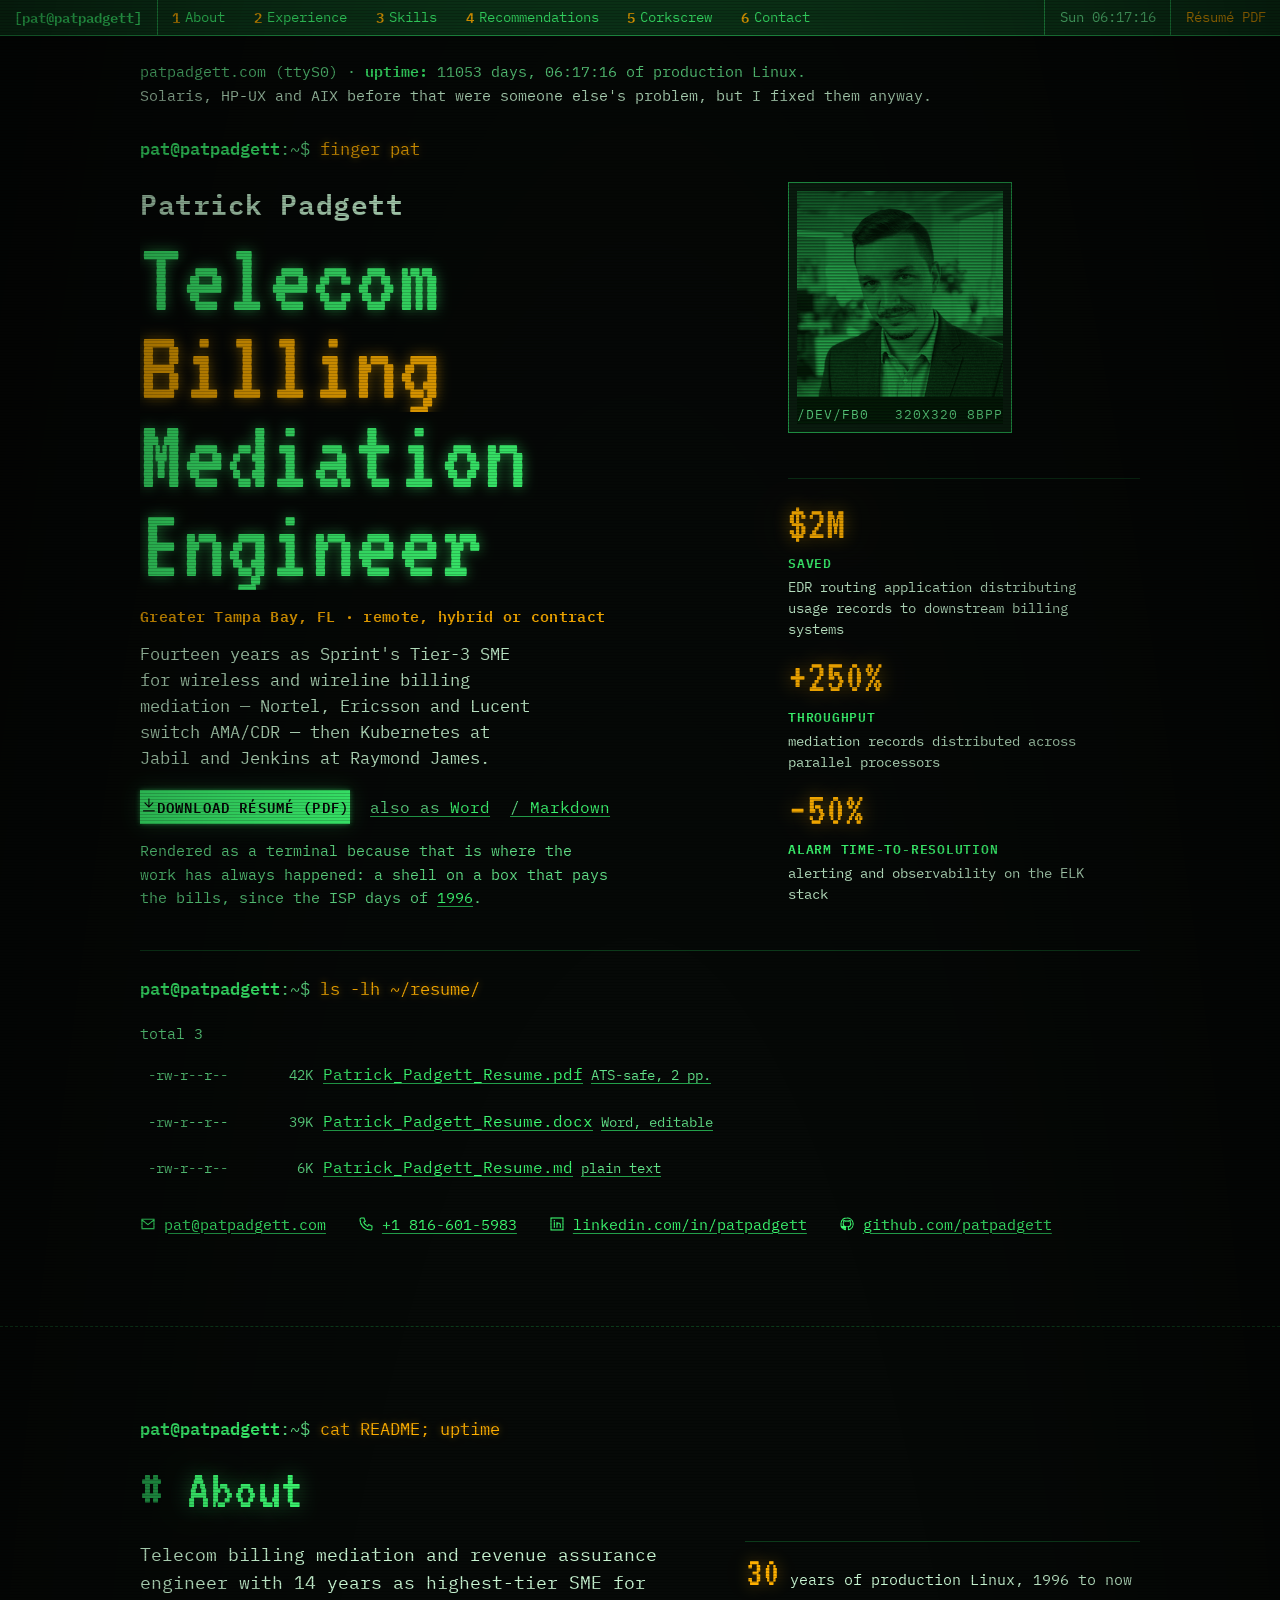
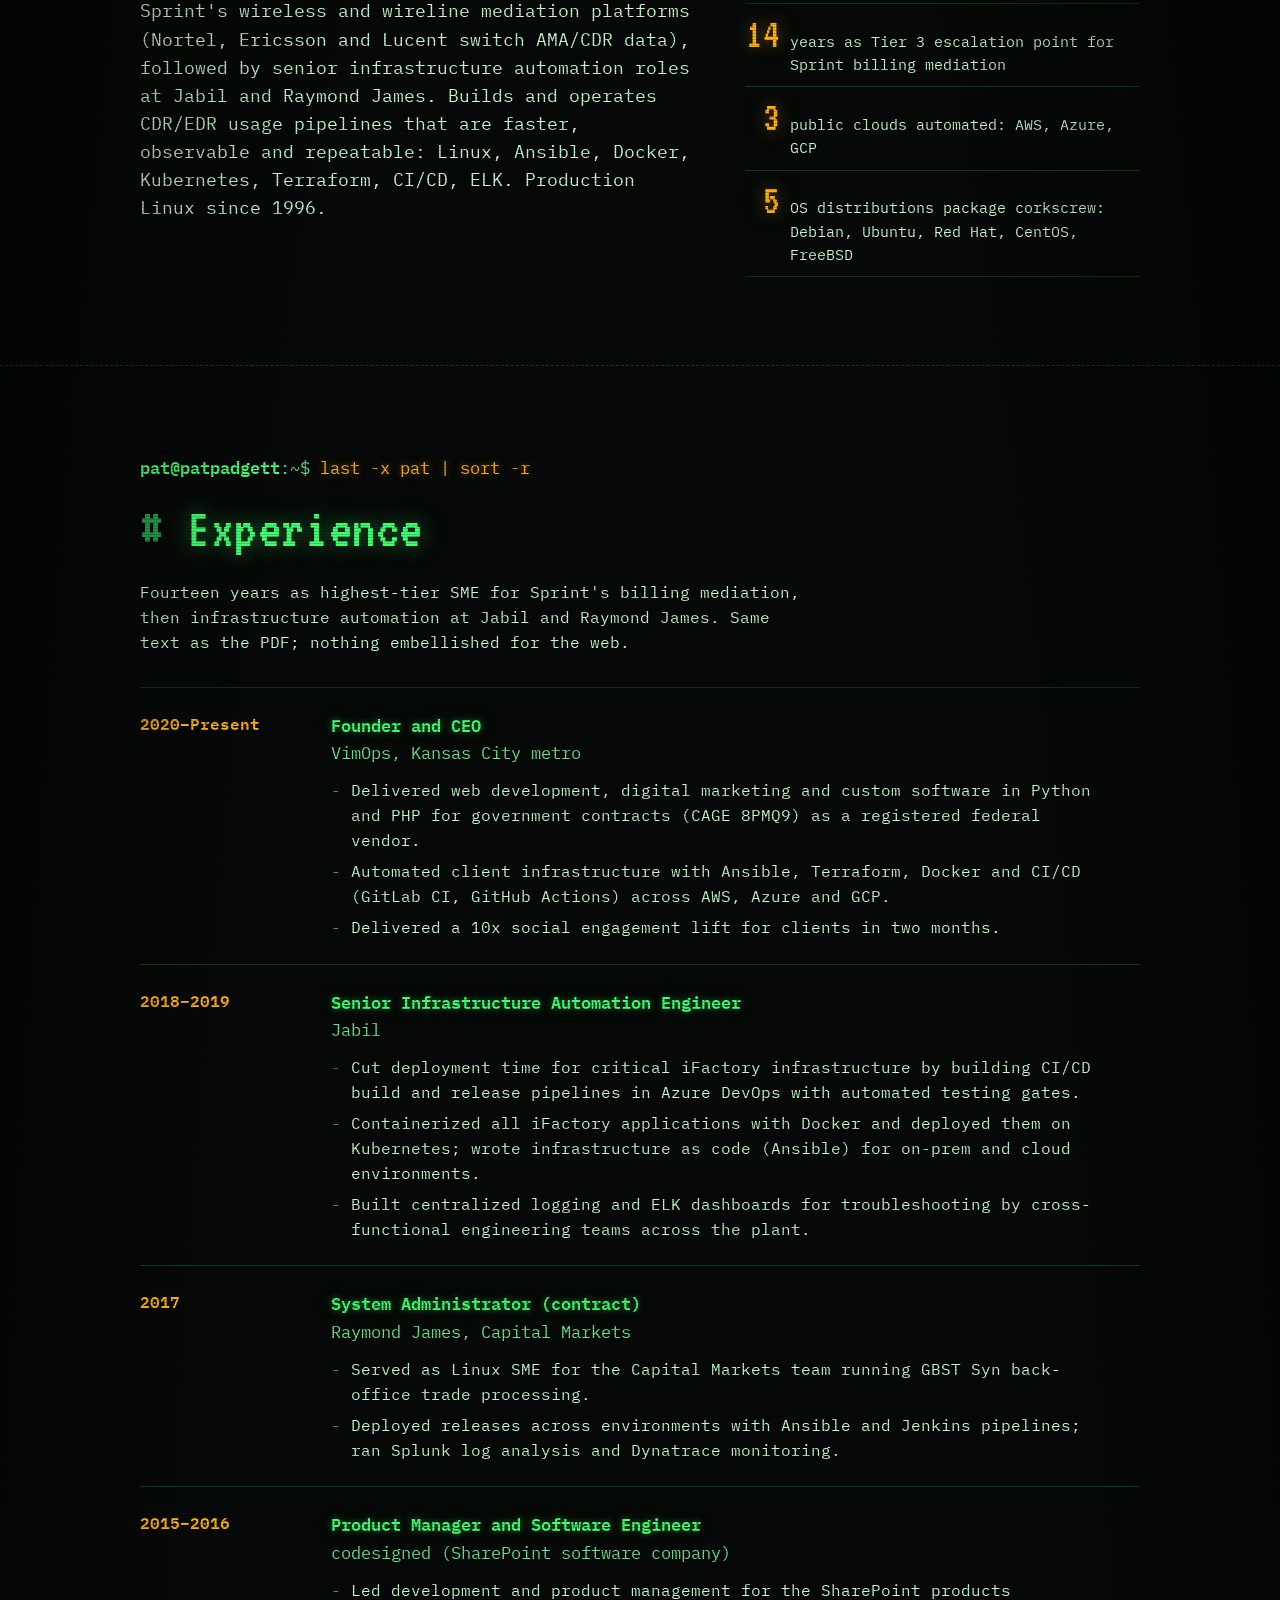
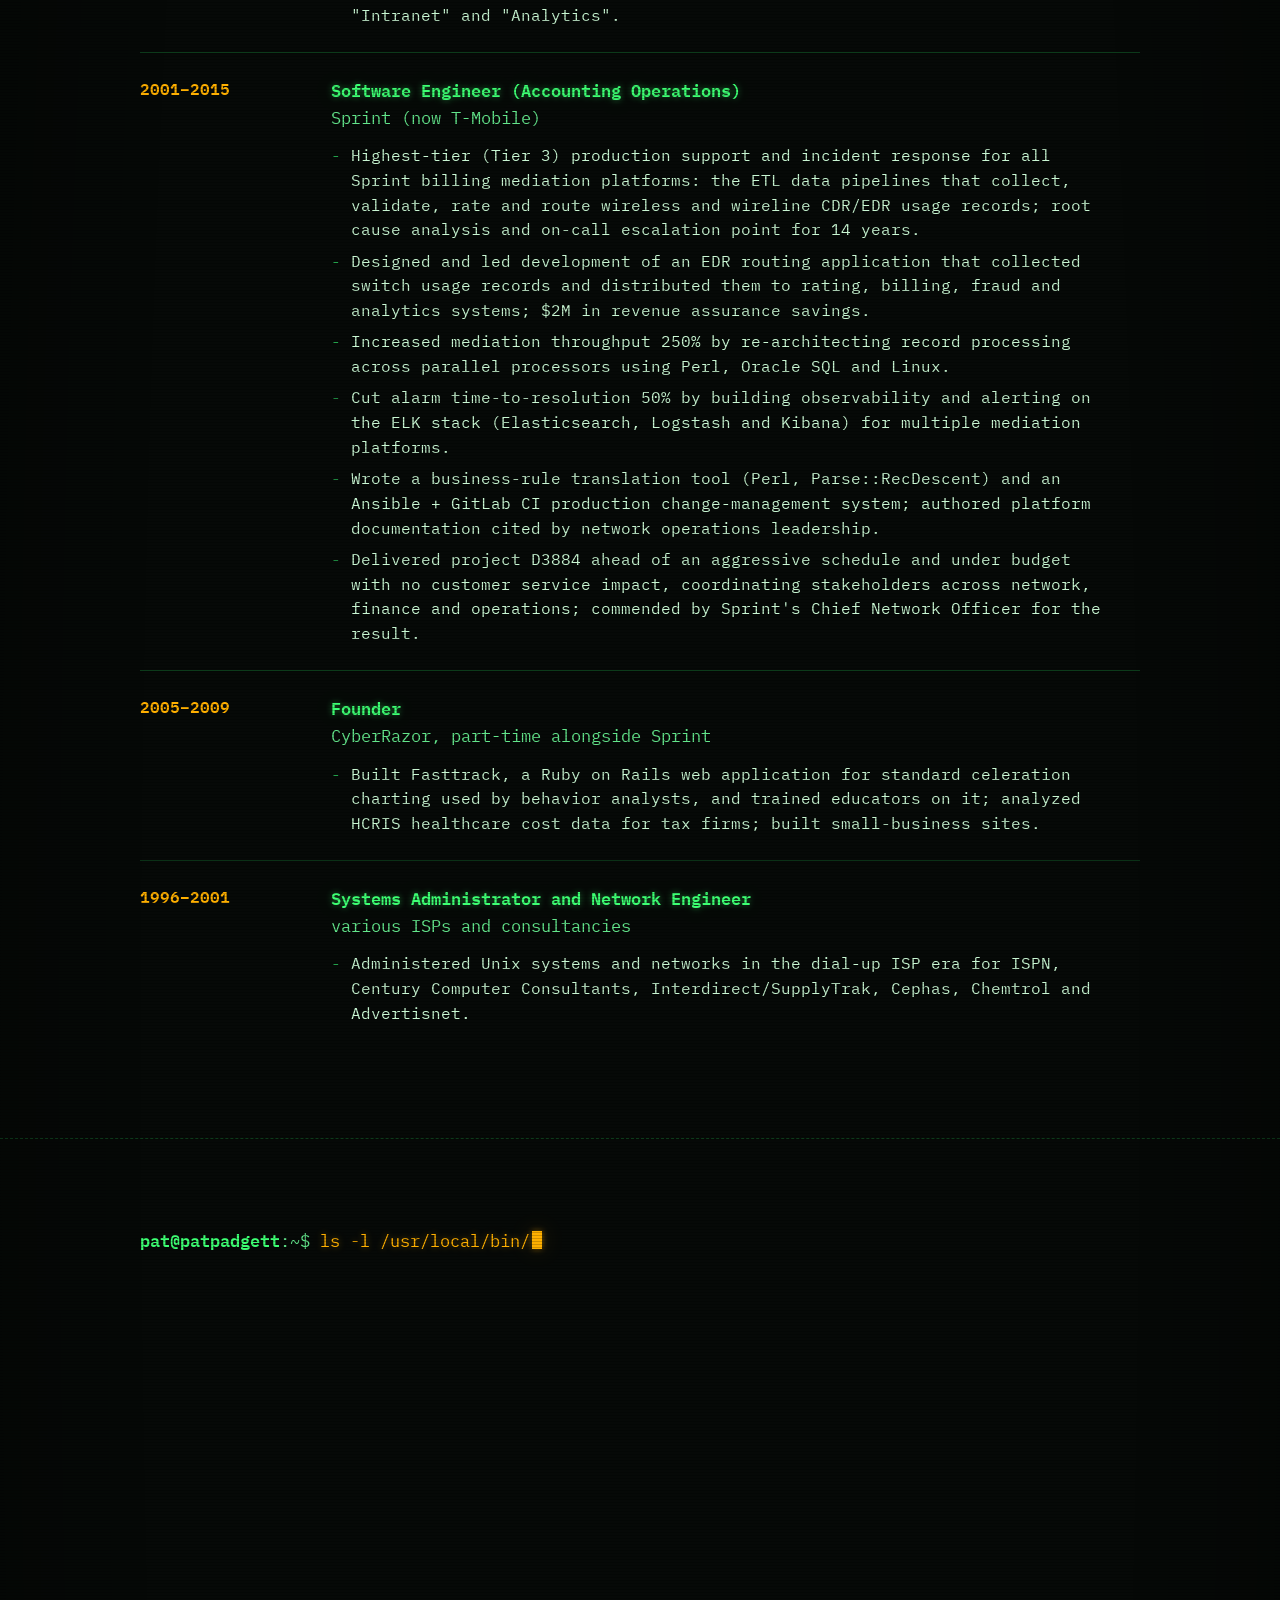
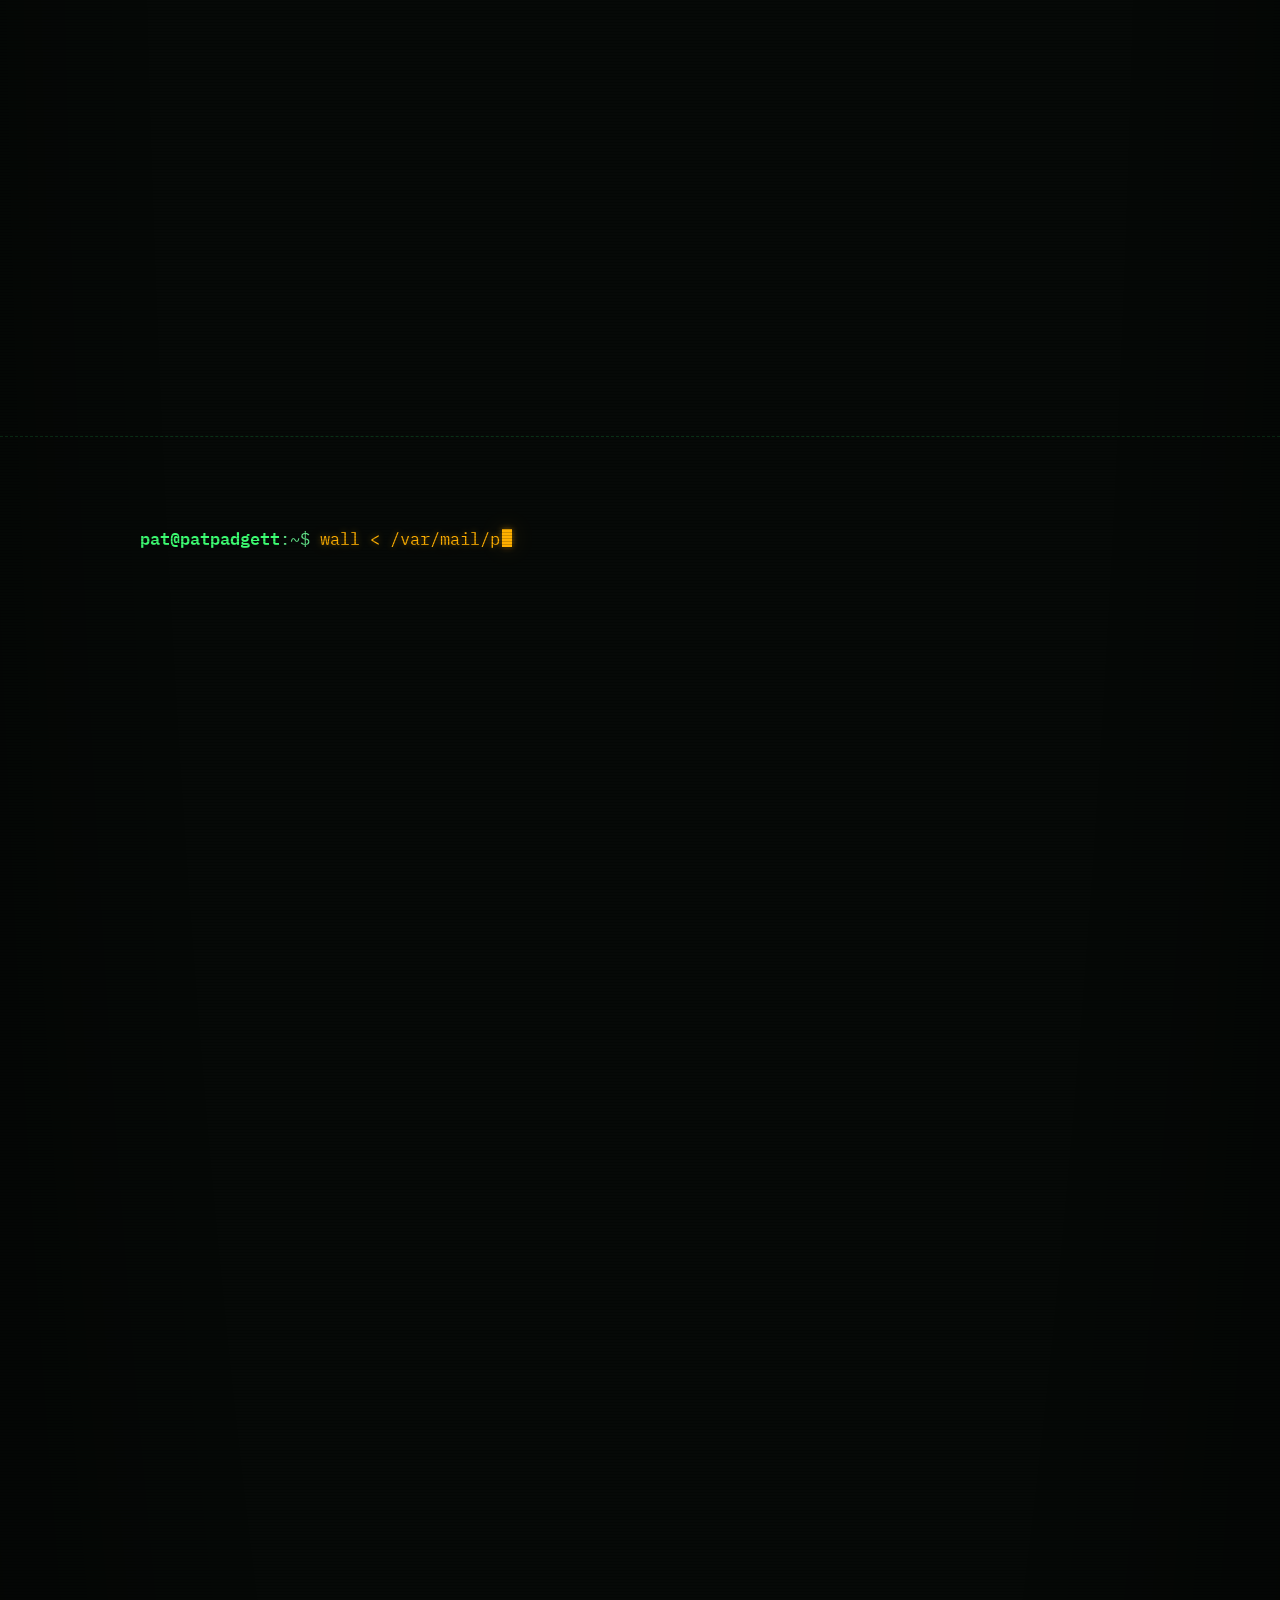
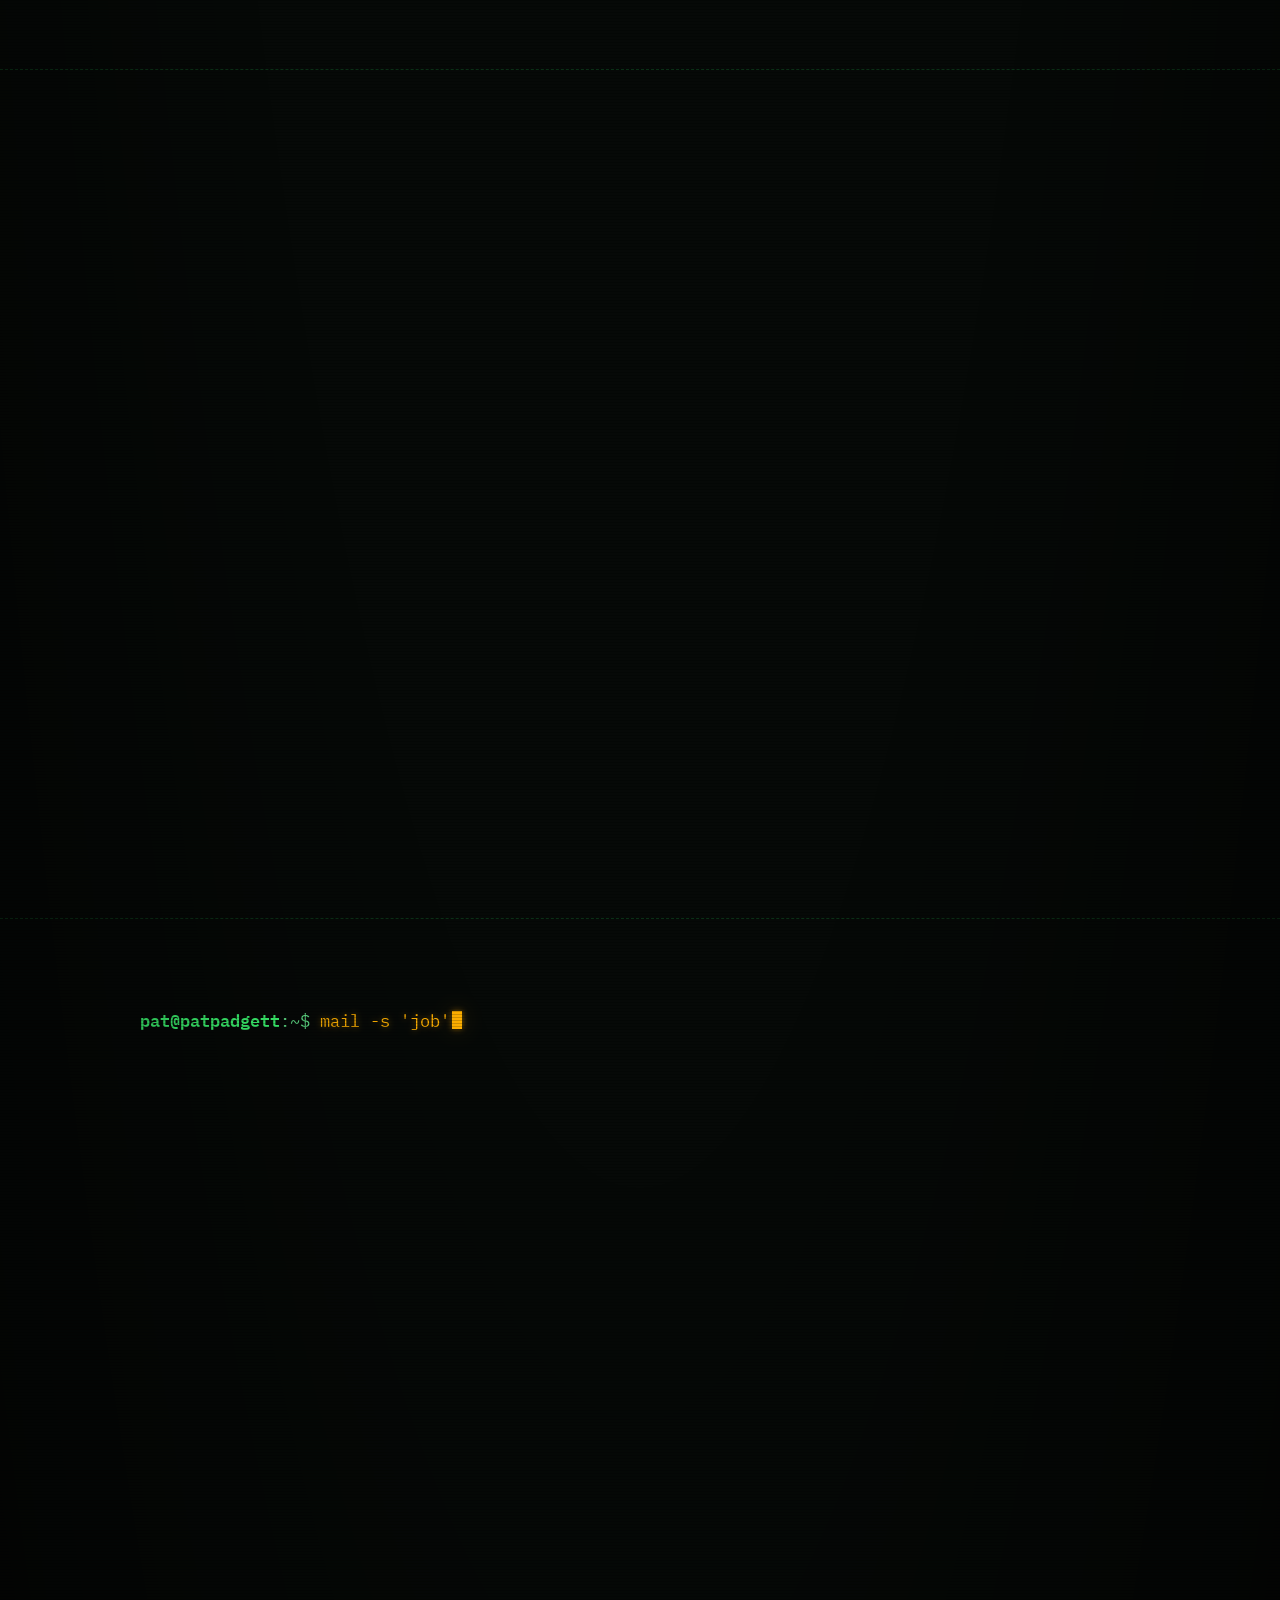
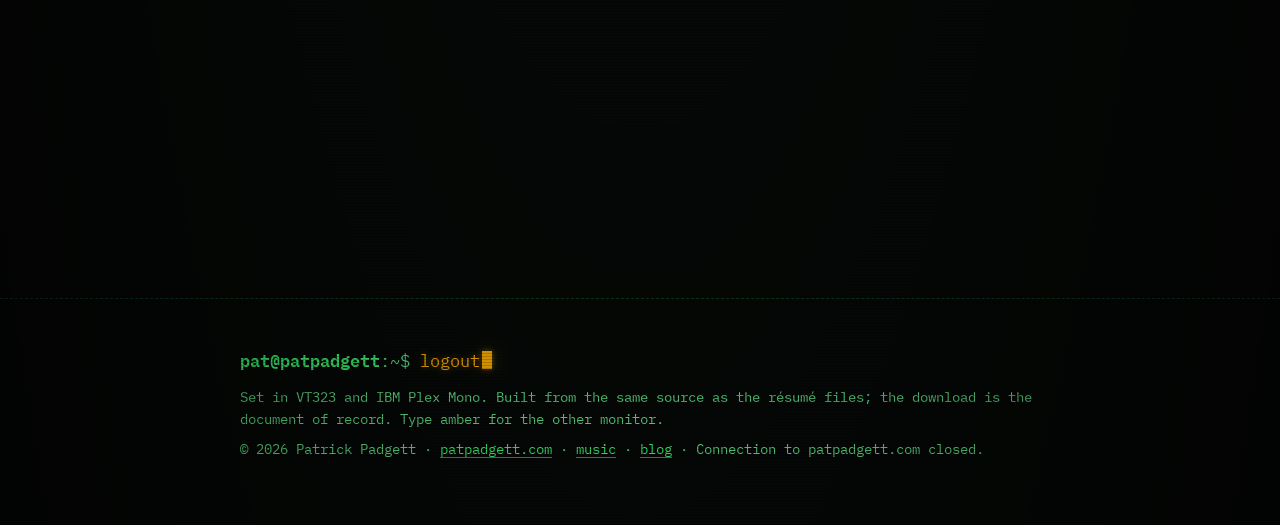
==== index.html @ c60d14aa "SEO floor: favicon set, 404, canonical/og/twitter/JSON-LD where missing, cross-links" ====
<!doctype html>
<html lang="en">
<head>
<meta charset="utf-8">
<meta name="viewport" content="width=device-width, initial-scale=1">
<title>Patrick Padgett — Telecom Billing Mediation &amp; Infrastructure Automation Engineer</title>
<meta name="description" content="Telecom billing mediation engineer: 14 years as Sprint's top-tier SME (Nortel, Ericsson, Lucent AMA). $2M saved, +250% throughput. Résumé in PDF, DOCX, Markdown.">
<meta property="og:title" content="Patrick Padgett — Telecom Billing Mediation Engineer">
<meta property="og:description" content="Patrick Padgett: telecom billing mediation engineer (14 years, Sprint) and infrastructure automation engineer. $2M saved, +250% throughput, -50% alarm time-to-resolution. Résumé in PDF, DOCX and Markdown.">
<meta property="og:image" content="https://work.patpadgett.com/assets/avatar@2x.jpg">
<meta property="og:url" content="https://work.patpadgett.com/">
<meta name="twitter:card" content="summary">
<meta name="twitter:title" content="Patrick Padgett — Telecom Billing Mediation Engineer">
<meta name="twitter:image" content="https://work.patpadgett.com/assets/avatar@2x.jpg">
<meta property="og:type" content="profile">
<link rel="icon" href="/favicon.ico" sizes="32x32"><link rel="icon" type="image/png" sizes="512x512" href="/assets/icon-512.png"><link rel="apple-touch-icon" href="/assets/apple-touch-icon.png"><link rel="icon" href="/assets/favicon.svg" type="image/svg+xml"><link rel="canonical" href="https://work.patpadgett.com/">

<script type="application/ld+json">{"@context": "https://schema.org", "@type": "Person", "name": "Patrick Padgett", "jobTitle": "Telecom Billing Mediation Engineer", "email": "mailto:pat@patpadgett.com", "telephone": "+1-816-601-5983", "url": "https://work.patpadgett.com/", "mainEntityOfPage": "https://work.patpadgett.com/", "image": "https://work.patpadgett.com/assets/avatar@2x.jpg", "address": {"@type": "PostalAddress", "addressRegion": "FL", "addressLocality": "Tampa Bay", "addressCountry": "US"}, "sameAs": ["https://patpadgett.com", "https://www.linkedin.com/in/patpadgett", "https://github.com/patpadgett", "https://music.patpadgett.com", "https://blog.patpadgett.com", "https://en.wikipedia.org/wiki/Corkscrew_(program)"], "hasOccupation": [{"@type": "Occupation", "name": "Telecom Billing Mediation Engineer", "skills": "Billing mediation, revenue assurance, CDR/AMA processing, Nortel DMS, Ericsson AXE, Lucent 5ESS, Perl, Python, shell"}, {"@type": "Occupation", "name": "Infrastructure Automation Engineer", "skills": "Kubernetes, Jenkins, Ansible, Linux, Ruby on Rails, CI/CD"}], "knowsAbout": ["Telecom billing mediation", "Revenue assurance", "AMA / CDR data", "Nortel DMS switch data", "Ericsson AXE", "Lucent 5ESS", "Kubernetes", "Jenkins", "Linux systems administration", "corkscrew (SSH over HTTP proxy)"], "worksFor": {"@type": "Organization", "name": "VimOps"}, "alumniOf": [{"@type": "EducationalOrganization", "name": "Lake Area Vo-Tech, Camdenton MO"}, {"@type": "Organization", "name": "Sprint / T-Mobile"}, {"@type": "Organization", "name": "Jabil"}, {"@type": "Organization", "name": "Raymond James"}], "subjectOf": {"@type": "SoftwareApplication", "name": "corkscrew", "url": "https://github.com/patpadgett/corkscrew", "sameAs": "https://en.wikipedia.org/wiki/Corkscrew_(program)", "applicationCategory": "Networking", "operatingSystem": "Linux, BSD, Unix", "author": {"@type": "Person", "name": "Patrick Padgett"}}}</script>
<style>
@font-face {
  font-family: 'VT323';
  font-style: normal;
  font-weight: 400;
  font-display: swap;
  src: url(assets/fonts/VT323-normal-400.woff2) format('woff2');
  unicode-range: U+0000-00FF, U+0131, U+0152-0153, U+02BB-02BC, U+02C6, U+02DA, U+02DC, U+0304, U+0308, U+0329, U+2000-206F, U+20AC, U+2122, U+2191, U+2193, U+2212, U+2215, U+FEFF, U+FFFD;
}
@font-face {
  font-family: 'IBM Plex Mono';
  font-style: italic;
  font-weight: 400;
  font-display: swap;
  src: url(assets/fonts/IBMPlexMono-italic-400.woff2) format('woff2');
  unicode-range: U+0000-00FF, U+0131, U+0152-0153, U+02BB-02BC, U+02C6, U+02DA, U+02DC, U+0304, U+0308, U+0329, U+2000-206F, U+20AC, U+2122, U+2191, U+2193, U+2212, U+2215, U+FEFF, U+FFFD;
}
@font-face {
  font-family: 'IBM Plex Mono';
  font-style: normal;
  font-weight: 400;
  font-display: swap;
  src: url(assets/fonts/IBMPlexMono-normal-400.woff2) format('woff2');
  unicode-range: U+0000-00FF, U+0131, U+0152-0153, U+02BB-02BC, U+02C6, U+02DA, U+02DC, U+0304, U+0308, U+0329, U+2000-206F, U+20AC, U+2122, U+2191, U+2193, U+2212, U+2215, U+FEFF, U+FFFD;
}
@font-face {
  font-family: 'IBM Plex Mono';
  font-style: normal;
  font-weight: 600;
  font-display: swap;
  src: url(assets/fonts/IBMPlexMono-normal-600.woff2) format('woff2');
  unicode-range: U+0000-00FF, U+0131, U+0152-0153, U+02BB-02BC, U+02C6, U+02DA, U+02DC, U+0304, U+0308, U+0329, U+2000-206F, U+20AC, U+2122, U+2191, U+2193, U+2212, U+2215, U+FEFF, U+FFFD;
}

/* patpadgett.com — The Session. A UNIX terminal on a machine Patrick has been root on since 1996.
   Generated into index.html by build_site.py. */
:root {
  --crt: #060907;
  --crt-2: #0a0f0b;
  --ph: #3dff73;          /* P1 phosphor, bright */
  --ph-70: #63e68b;
  --ph-40: #22a04a;
  --ph-15: #0c3a1a;
  --ph-06: #0a1f10;
  --fg: #c9f7d3;          /* body text: green-white */
  --amber: #ffb000;       /* P3 phosphor, the other monitor */
  --amber-dim: #a86f00;
  --mono: 'IBM Plex Mono', ui-monospace, Menlo, Consolas, monospace;
  --vt: 'VT323', var(--mono);
  --col: 100ch;
  --pad: clamp(1rem, 4vw, 3.5rem);
  --glow: 0 0 .35em rgba(61, 255, 115, .45), 0 0 1.4em rgba(61, 255, 115, .18);
  --aglow: 0 0 .35em rgba(255, 176, 0, .45), 0 0 1.4em rgba(255, 176, 0, .18);
}
* { box-sizing: border-box; margin: 0; }
html { color-scheme: dark; scroll-behavior: smooth; scroll-padding-top: 3.25rem; -webkit-text-size-adjust: 100%; background: var(--crt); }
body {
  font-family: var(--mono); font-size: 1rem; line-height: 1.55; color: var(--fg); background: var(--crt);
  font-variant-numeric: tabular-nums; min-height: 100vh;
}
::selection { background: var(--ph); color: var(--crt); }
a { color: var(--ph); text-decoration: underline; text-decoration-color: var(--ph-40); text-underline-offset: .2em; text-decoration-thickness: 1px; }
a:hover { color: var(--crt); background: var(--ph); text-decoration: none; text-shadow: none; }
:focus-visible { outline: 2px solid var(--amber); outline-offset: 2px; }
img { display: block; max-width: 100%; }
ul, ol { padding: 0; list-style: none; }
h1, h2, h3, p, dl, pre { margin: 0; }
pre, code, kbd { font-family: inherit; }
.nowrap { white-space: nowrap; }
.skip { position: absolute; left: 1rem; top: -4rem; padding: .5rem 1rem; background: var(--amber); color: #000; z-index: 60; }
.skip:focus { top: 3.5rem; }

/* ---- the tube: scanlines, vignette, refresh band, power-on ---- */
.tube::before {
  content: ""; position: fixed; inset: 0; z-index: 50; pointer-events: none;
  background:
    repeating-linear-gradient(0deg, rgba(0, 0, 0, .18) 0 1px, transparent 1px 3px),
    radial-gradient(ellipse at center, transparent 55%, rgba(0, 0, 0, .55) 100%);
  mix-blend-mode: multiply;
}
.tube::after {
  content: ""; position: fixed; left: 0; right: 0; top: -20%; height: 18%; z-index: 51; pointer-events: none;
  background: linear-gradient(180deg, transparent, rgba(61, 255, 115, .045) 50%, transparent);
  animation: refresh 9s linear infinite;
}
@keyframes refresh { to { transform: translateY(700%); } }
.js .tube { animation: poweron 1.1s cubic-bezier(.2, .9, .3, 1) both; transform-origin: 50% 50%; }
@keyframes poweron {
  0% { transform: scaleY(.004) scaleX(.6); filter: brightness(6); }
  35% { transform: scaleY(.006) scaleX(1); filter: brightness(4); }
  60% { transform: scaleY(1) scaleX(1); filter: brightness(1.8); }
  100% { transform: none; filter: none; }
}

/* ---- status line (nav), screen/tmux style ---- */
.status {
  position: sticky; top: 0; z-index: 40; display: flex; align-items: stretch; gap: 0; height: 2.25rem;
  background: var(--ph-15); color: var(--ph); border-bottom: 1px solid var(--ph-40); font-size: .9rem; overflow: hidden;
}
.status ul { display: flex; flex: 1; min-width: 0; overflow-x: auto; scrollbar-width: none; -webkit-overflow-scrolling: touch; }
@media (max-width: 62rem) {
  .status { height: 2.75rem; }
  html { scroll-padding-top: 3.75rem; }
  .status ul { overflow-x: auto; scroll-snap-type: x proximity; }
  .status ul.is-overflowing::after { content: '\203A'; flex: none; display: flex; align-items: center; padding: 0 .5rem 0 .2rem; color: var(--amber); position: sticky; right: 0; background: linear-gradient(90deg, transparent, var(--ph-15) 40%); }
  .status ul a { padding: 0 .7rem; font-size: .85rem; scroll-snap-align: start; }
  .status .win-home { display: none; }
  .status .win-dl { padding: 0 .9rem 0 .7rem; }
}
.status ul li { flex: none; }
.status ul::-webkit-scrollbar { display: none; }
.status a { display: flex; align-items: center; padding: 0 .9rem; color: var(--ph); text-decoration: none; white-space: nowrap; height: 100%; position: relative; }
.status a b { font-weight: 600; margin-right: .35em; color: var(--amber); }
.status a:hover, .status a:focus-visible { background: var(--ph); color: var(--crt); outline: none; }
.status a:focus-visible { box-shadow: inset 0 -3px 0 var(--amber); }
.status a:hover b, .status a.is-active b { color: inherit; }
.status a.is-active { background: var(--ph); color: var(--crt); }
.status a.is-active::after { content: "*"; margin-left: .15em; }
.status .win-home { border-right: 1px solid var(--ph-40); font-weight: 600; }
.status .win-dl { border-left: 1px solid var(--ph-40); color: var(--amber); }
.status .clock { display: none; align-items: center; padding: 0 .9rem; color: var(--ph-70); border-left: 1px solid var(--ph-40); white-space: nowrap; }
@media (min-width: 60rem) { .status .clock { display: flex; } }

.wrap { width: min(100% - 2 * var(--pad), var(--col)); margin-inline: auto; }

/* ---- prompt + typed command ---- */
.cmd { display: block; font-size: 1.05rem; color: var(--amber); text-shadow: var(--aglow); margin-bottom: 1.25rem; overflow-wrap: anywhere; }
.cmd .ps1 { color: var(--ph-70); text-shadow: none; }
.cmd .ps1 b { color: var(--ph); font-weight: 600; }
.cmd .typed { color: var(--amber); }
.cur { display: inline-block; width: .6em; height: 1.1em; vertical-align: -.15em; background: var(--ph); margin-left: .1em; box-shadow: var(--glow); }
.js .cur { animation: blink 1.06s steps(1, end) infinite; }
.cmd .cur { background: var(--amber); box-shadow: var(--aglow); }
@keyframes blink { 50% { opacity: 0; } }
.js .cmd .typed { visibility: hidden; }
.js .cmd.is-typing .typed, .js .cmd.is-done .typed { visibility: visible; }
.js .cmd.is-done .cur { display: none; }

/* output reveal: lines print one after another */
.js .out > * { opacity: 0; }
.js .out.is-on > * { opacity: 1; animation: print .05s linear both; animation-delay: calc(var(--i, 0) * 55ms); }
@keyframes print { from { opacity: 0; } to { opacity: 1; } }
.js .out.is-on .ln-fx { animation: printfx .5s steps(6, end) both; animation-delay: calc(var(--i, 0) * 55ms); }
@keyframes printfx { 0% { opacity: 0; clip-path: inset(0 100% 0 0); } 1% { opacity: 1; } 100% { opacity: 1; clip-path: inset(0 0 0 0); } }

/* ---- sections ---- */
section, header.login { padding: clamp(3rem, 7vw, 5.5rem) 0; border-top: 1px dashed var(--ph-15); position: relative; }
h2 { font-family: var(--vt); font-weight: 400; font-size: clamp(2.6rem, 5vw, 3.6rem); line-height: .95; color: var(--ph); text-shadow: var(--glow); letter-spacing: .01em; margin-bottom: 1.5rem; }
h2::before { content: "# "; color: var(--ph-40); text-shadow: none; }
.section-note { max-width: 66ch; color: var(--fg); margin-bottom: 2rem; }
.dim { color: var(--ph-70); }
.k { color: var(--amber); }
.hi { color: var(--ph); text-shadow: var(--glow); }

/* ---- login / hero ---- */
header.login { border-top: 0; padding-top: 1.5rem; }
.banner { color: var(--ph-70); font-size: .95rem; line-height: 1.5; margin-bottom: 1.75rem; white-space: pre-wrap; }
.banner b { color: var(--ph); font-weight: 600; }
.banner .motd { color: var(--fg); }
.hero { display: grid; gap: 2.5rem var(--pad); grid-template-columns: 1fr; align-items: start; }
@media (min-width: 60rem) { .hero { grid-template-columns: minmax(0, 1fr) 22rem; } .hero .fb { grid-column: 2; grid-row: 1; } .hero .gauges { grid-column: 2; grid-row: 2; grid-template-columns: 1fr; gap: 1rem; margin-top: 0; } .hero-copy { grid-row: 1 / span 2; } }
h1 .name { display: block; color: var(--fg); font-size: clamp(1.35rem, 2.2vw, 1.75rem); font-weight: 600; letter-spacing: .02em; margin-bottom: .6rem; }
.display { display: block; font-family: var(--vt); font-weight: 400; line-height: .84; font-size: clamp(3.4rem, 9vw, 6.6rem); color: var(--ph); text-shadow: 0 0 .12em rgba(61, 255, 115, .55); letter-spacing: .01em; }
.display .w { display: block; }
.display .w:nth-child(2) { color: var(--amber); text-shadow: 0 0 .12em rgba(255, 176, 0, .55); }

.js .display .w { opacity: 0; animation: printfx .45s steps(8, end) both; animation-delay: calc(1.1s + var(--n) * .18s); }
.where { margin-top: 1rem; color: var(--amber); font-weight: 600; font-size: .95rem; letter-spacing: .02em; }
.subline { margin-top: .75rem; max-width: 48ch; font-size: 1.05rem; text-wrap: balance; }
.js .where { opacity: 0; animation: print .01s both; animation-delay: 1.9s; }
@media (max-width: 30rem) { .banner .motd { display: none; } .banner { margin-bottom: .75rem; font-size: .85rem; } .login .cmd { margin-bottom: .35rem; } h1 .name { margin-bottom: .3rem; } header.login { padding-top: 1rem; } .display { font-size: 2.85rem; } .display { font-size: 3rem; } .where { margin-top: .75rem; } .subline { font-size: .95rem; margin-top: .5rem; } .dl { margin-top: .85rem; } .dl .btn-dl { padding: .65rem 1rem; } }
.dl { margin-top: 1.5rem; display: flex; flex-wrap: wrap; align-items: center; gap: .75rem 1.25rem; }
.dl .btn-dl { text-decoration: none; }
.dl-alt { color: var(--ph); text-decoration: underline; text-decoration-color: var(--ph-40); text-underline-offset: .2em; padding: .5rem 0; display: inline-block; }
.dl-alt::before { content: "also as "; color: var(--ph-70); }
.dl-alt + .dl-alt::before { content: "/ "; }
.js .dl { opacity: 0; animation: print .01s both; animation-delay: 2.05s; }
.frame-note { margin-top: 1.25rem; max-width: 52ch; color: var(--ph-70); font-size: .95rem; }
.js .subline, .js .frame-note { opacity: 0; animation: print .01s both; animation-delay: 1.95s; }
.js .frame-note { animation-delay: 2.25s; }

/* portrait as a framebuffer dump */
.fb { position: relative; width: min(14rem, 100%); background: var(--ph-06); border: 1px solid var(--ph-40); padding: .5rem; }
.fb img { width: 100%; height: auto; filter: grayscale(1) contrast(1.15) brightness(.95); mix-blend-mode: screen; }
.fb::before { content: ""; position: absolute; inset: .5rem; background: linear-gradient(180deg, var(--ph-40), var(--ph)); mix-blend-mode: multiply; z-index: 1; pointer-events: none; }
.fb::after { content: ""; position: absolute; inset: .5rem; background: repeating-linear-gradient(0deg, rgba(0, 0, 0, .35) 0 1px, transparent 1px 3px); z-index: 2; pointer-events: none; }
.fb figcaption { position: relative; z-index: 3; margin-top: .5rem; font-size: .8rem; color: var(--ph-70); text-transform: uppercase; letter-spacing: .08em; display: flex; justify-content: space-between; }
.js .fb { animation: fbflicker 7s steps(1, end) infinite 3s; }
@keyframes fbflicker { 0%, 100% { opacity: 1; } 91% { opacity: .55; } 92% { opacity: 1; } 95% { opacity: .75; } 96% { opacity: 1; } }

/* gauges: the three headline results */
.gauges { display: grid; gap: 1.5rem var(--pad); grid-template-columns: repeat(auto-fit, minmax(14rem, 1fr)); margin-top: 1rem; padding-top: 1.5rem; border-top: 1px solid var(--ph-15); }
@media (min-width: 60rem) { .gauges { grid-column: 1; } }
.gauge .num { display: block; font-family: var(--vt); font-size: clamp(2.6rem, 4vw, 3rem); line-height: .9; color: var(--amber); text-shadow: var(--aglow); }
.gauge .bar { display: block; margin: .25rem 0; color: var(--ph); letter-spacing: -.02em; font-size: .95rem; white-space: nowrap; overflow: hidden; text-shadow: var(--glow); }
.gauge .bar .fill { display: inline-block; }
.gauge .bar .rest { color: var(--ph-40); text-shadow: none; }
.gauge .cap { display: block; font-size: .85rem; color: var(--fg); max-width: 40ch; margin-top: .5rem; }
.gauge .cap b { display: block; color: var(--ph); font-weight: 600; text-transform: uppercase; letter-spacing: .06em; font-size: .8rem; margin-bottom: .2rem; }
.js .gauge { opacity: 0; animation: print .01s both; animation-delay: calc(2.2s + var(--n) * .25s); }

/* file listing (downloads) */
.ls { margin-top: 2.5rem; padding-top: 1.5rem; border-top: 1px solid var(--ph-15); }
.ls-head { color: var(--ph-70); font-size: .95rem; margin-bottom: .5rem; }
.files { display: grid; gap: .25rem; }
.file { display: grid; grid-template-columns: 9.5ch 6ch minmax(0,1fr); gap: 1ch; align-items: baseline; padding: .55rem .5rem; margin: 0; color: var(--fg); text-decoration: none; white-space: nowrap; min-height: 2.5rem; }
.file .fn { min-width: 0; overflow-wrap: anywhere; white-space: normal; }
.file .perm { color: var(--ph-70); font-size: .9rem; }
.file .size { color: var(--ph-70); text-align: right; font-size: .9rem; }
.file .fn { color: var(--ph); text-decoration: underline; text-decoration-color: var(--ph-40); text-underline-offset: .2em; }
.file .fn small { color: var(--ph-70); text-decoration: none; margin-left: 1ch; font-size: .85rem; }
.file:hover, .file:focus-visible { background: var(--ph); color: var(--crt); outline: none; }
.file:hover * , .file:focus-visible * { color: var(--crt) !important; text-decoration-color: var(--crt); }
@media (max-width: 30rem) { .file { grid-template-columns: 5ch minmax(0,1fr); gap: 0 1ch; white-space: normal; } .file .perm { display: none; } .file .fn small { display: block; margin-left: 0; } }
.wires { display: flex; flex-wrap: wrap; gap: .5rem 2rem; margin-top: 1.5rem; font-size: .95rem; }
.wires a { display: inline-flex; align-items: center; gap: .5rem; min-height: 2rem; padding: .2rem 0; }
.logout a, .man p a, .form-note a, .hdrs a, .frame-note a, .hero-copy p a, .wires a, #contact > .wrap p a, .section-note a { display: inline-block; padding: .3rem 0; margin: -.3rem 0; line-height: 1.5; min-height: 24px; }
.wires a { display: inline-flex; }
.ic { width: 1.05em; height: 1.05em; flex: none; }

/* ---- proof: README + uptime ---- */
.proof-grid { display: grid; gap: 2rem var(--pad); grid-template-columns: 1fr; }
@media (min-width: 60rem) { .proof-grid { grid-template-columns: minmax(0, 1.4fr) minmax(0, 1fr); } }
.lede { font-size: 1.1rem; line-height: 1.6; max-width: 62ch; }
.uptime div { display: grid; grid-template-columns: 3.5ch 1fr; gap: 1ch; align-items: baseline; padding: .6rem 0; border-top: 1px solid var(--ph-15); }
.uptime div:last-child { border-bottom: 1px solid var(--ph-15); }
.uptime dt { font-family: var(--vt); font-size: 2.6rem; line-height: 1; color: var(--amber); text-shadow: var(--aglow); text-align: right; }
.uptime dd { font-size: .95rem; }

/* ---- record: last -x ---- */
.job { display: grid; grid-template-columns: 1fr; gap: .5rem var(--pad); padding: 1.5rem 0; border-top: 1px solid var(--ph-15); }
@media (min-width: 48rem) { .job { grid-template-columns: 14ch minmax(0, 1fr); } }
.job .dates { color: var(--amber); font-weight: 600; white-space: nowrap; }
.job h3 { font-size: 1.05rem; font-weight: 600; color: var(--ph); text-shadow: var(--glow); }
.job .org { display: block; font-weight: 400; color: var(--ph-70); text-shadow: none; margin-top: .15rem; }
.job ul { margin-top: .75rem; display: grid; gap: .4rem; }
.job li { padding-left: 2ch; position: relative; max-width: 78ch; }
.job li::before { content: "-"; position: absolute; left: 0; color: var(--ph-40); }
.job:hover .dates { text-shadow: var(--aglow); }

/* ---- skills: ls -l ---- */
.skills { display: grid; gap: 0; border-top: 1px solid var(--ph-15); }
.skill-row { display: grid; grid-template-columns: 1fr; gap: .25rem 2ch; padding: .85rem 0; border-bottom: 1px solid var(--ph-15); }
@media (min-width: 48rem) { .skill-row { grid-template-columns: 11ch 22ch minmax(0, 1fr); } }
.skill-row .perm { color: var(--ph-70); font-size: .9rem; display: none; }
@media (min-width: 48rem) { .skill-row .perm { display: block; } }
.skill-row dt { color: var(--amber); font-weight: 600; }
.skill-row dd { color: var(--fg); text-wrap: pretty; }
.skill-row:hover { background: var(--ph-06); }

/* ---- wall: quotes ---- */
.quotes { display: grid; gap: 2rem var(--pad); grid-template-columns: 1fr; }
@media (min-width: 60rem) { .quotes { grid-template-columns: 1fr 1fr; } .quote:nth-child(3), .quote:last-child { grid-column: 1 / -1; } .quote:nth-child(3) p, .quote:last-child p { max-width: 80ch; } }
.quote { border: 1px solid var(--ph-15); padding: 1.25rem 1.5rem; background: var(--crt-2); position: relative; }
.quote .from { font-size: .85rem; color: var(--ph-70); margin-bottom: .85rem; text-wrap: balance; }
.quote .from b { color: var(--amber); font-weight: 600; }
.quote p { font-size: 1.05rem; line-height: 1.55; color: var(--fg); text-wrap: pretty; }
.quote p::before { content: "\201C"; color: var(--ph-40); } .quote p::after { content: "\201D"; color: var(--ph-40); }
.quote figcaption { margin-top: 1rem; font-size: .85rem; color: var(--ph-70); }
.quote::after { content: "^G"; position: absolute; right: .75rem; top: .6rem; color: var(--ph-40); font-size: .8rem; }
.js .quote { opacity: 0; }
.js .quote.is-inked { animation: printfx .7s steps(10, end) both; animation-delay: calc(var(--n) * .15s); }

/* ---- man corkscrew / finger pat ---- */
.cols { display: grid; gap: 3rem var(--pad); grid-template-columns: minmax(0, 1fr); }
.cols > * { min-width: 0; }
@media (min-width: 60rem) { .cols { grid-template-columns: minmax(0, 1fr) minmax(0, 1fr); } }
.man .sh { color: var(--amber); font-weight: 600; margin-top: 1.25rem; letter-spacing: .06em; }
.man .sh:first-child { margin-top: 0; }
.man p, .man pre { padding-left: 4ch; margin-top: .35rem; max-width: 62ch; overflow-wrap: anywhere; }
.man pre { white-space: pre-wrap; overflow-wrap: anywhere; color: var(--ph); text-shadow: var(--glow); }
.man .manhead { display: flex; flex-wrap: wrap; gap: 0 1ch; justify-content: space-between; color: var(--ph-70); font-size: .9rem; margin-bottom: 1.25rem; }
.finger div { display: grid; grid-template-columns: 11ch 1fr; gap: 1ch; padding: .3rem 0; }
.finger dt { color: var(--ph-70); }
.finger dt::after { content: ":"; }
.finger .plan dt::after { content: ""; }
.finger dd { color: var(--fg); }
.finger .plan { margin-top: 1.25rem; grid-template-columns: 1fr; }
.finger .plan dt { display: block; color: var(--amber); font-weight: 600; margin-bottom: .35rem; }
.finger .plan dd { max-width: 62ch; }
.finger .plan dd + dd { margin-top: .5rem; }

/* ---- mail: contact ---- */
.mail { border: 1px solid var(--ph-15); background: var(--crt-2); padding: 1.5rem; }
.mail .hdrs { display: grid; gap: .35rem; color: var(--ph-70); font-size: .95rem; padding-bottom: 1rem; border-bottom: 1px solid var(--ph-15); margin-bottom: 1rem; }
.mail .hdrs b { color: var(--amber); font-weight: 600; }
.mail .field { display: grid; gap: .35rem; margin-bottom: 1.35rem; }
.mail label { display: block; color: var(--ph-70); font-size: .9rem; text-transform: uppercase; letter-spacing: .06em; }
.mail .req { color: var(--amber); }
.mail .opt { text-transform: none; letter-spacing: 0; color: var(--ph-40); margin-left: .5ch; }
.mail .hdrs span:last-child::after { content: " · * required"; color: var(--ph-40); }
.mail input, .mail textarea {
  font: inherit; font-size: 1rem; text-transform: none; letter-spacing: 0; color: var(--ph); background: var(--crt); border: 1px solid var(--ph-15); padding: .6rem .75rem;
  border-radius: 0; caret-color: var(--amber); width: 100%; text-shadow: var(--glow);
}
.mail input:focus, .mail textarea:focus { outline: none; border-color: var(--ph); box-shadow: 0 0 0 1px var(--ph), var(--glow); }
.mail textarea { resize: vertical; min-height: 8rem; }
.mail input:user-invalid, .mail textarea:user-invalid { border-color: var(--amber); }
.mail .err { display: none; text-transform: none; letter-spacing: 0; color: var(--amber); font-size: .9rem; }
.mail.was-submitted input:invalid + .err, .mail.was-submitted textarea:invalid + .err { display: block; }
.form-note { font-size: .95rem; color: var(--fg); margin-bottom: 1.25rem; }
.form-status { font-size: .95rem; color: var(--amber); margin: .85rem 0 0; min-height: 0; }
.form-status:empty { display: none; }
.btn {
  display: inline-flex; align-items: center; gap: .6rem; font: inherit; font-weight: 600; text-transform: uppercase; letter-spacing: .08em; font-size: .9rem;
  color: var(--crt); background: var(--ph); border: 1px solid var(--ph); padding: .75rem 1.25rem; cursor: pointer; text-shadow: none; box-shadow: var(--glow);
}
.btn:hover { background: var(--amber); border-color: var(--amber); box-shadow: var(--aglow); }
.btn:active { transform: translateY(1px); }
.btn .ic { width: 1.1em; height: 1.1em; }

/* ---- logout ---- */
.logout { padding: 3rem 0 4rem; color: var(--ph-70); font-size: .9rem; border-top: 1px dashed var(--ph-15); }
.logout p + p { margin-top: .5rem; }
.logout .cmd { margin-bottom: .75rem; }

/* ---- amber mode: type "amber" anywhere to swap the tube ---- */
html.amber { --ph: #ffb000; --ph-70: #c98a00; --ph-40: #8a5f00; --ph-15: #3a2800; --ph-06: #1f1500; --fg: #ffd98a; --amber: #3dff73; --amber-dim: #178a3a;
  --glow: 0 0 .35em rgba(255, 176, 0, .45), 0 0 1.4em rgba(255, 176, 0, .18); --aglow: 0 0 .35em rgba(61, 255, 115, .45), 0 0 1.4em rgba(61, 255, 115, .18); }
html.amber .tube::after { background: linear-gradient(180deg, transparent, rgba(255, 176, 0, .045) 50%, transparent); }

/* ---- reduced motion: everything visible, nothing moves ---- */
@media (prefers-reduced-motion: reduce) {
  html { scroll-behavior: auto; }
  .js .tube, .js .fb, .js .cur, .tube::after { animation: none !important; }
  .js .out > *, .js .display .w, .js .subline, .js .where, .js .dl, .js .frame-note, .js .gauge, .js .quote { opacity: 1 !important; animation: none !important; clip-path: none !important; }
  .js .cmd .typed { visibility: visible !important; }
  .js .cmd .cur { display: none; }
}

</style>
<link rel="stylesheet" href="print.css" media="print">
</head>
<body>
<a class="skip" href="#proof">Skip to content</a>
<div class="tube">

<nav class="status" aria-label="Sections">
  <a class="win-home" href="#top">[pat@patpadgett]</a>
  <ul><li><a href="#proof" data-target="proof"><b>1</b>About</a></li><li><a href="#record" data-target="record"><b>2</b>Experience</a></li><li><a href="#skills" data-target="skills"><b>3</b>Skills</a></li><li><a href="#vouched" data-target="vouched"><b>4</b>Recommendations</a></li><li><a href="#more" data-target="more"><b>5</b>Corkscrew</a></li><li><a href="#contact" data-target="contact"><b>6</b>Contact</a></li></ul>
  <span class="clock" aria-hidden="true"></span>
  <a class="win-dl" href="assets/Patrick_Padgett_Resume.pdf" download>Résumé PDF</a>
</nav>
<main>

<header class="login" id="top" data-run>
 <div class="wrap">
  <pre class="banner" aria-label="Login banner">patpadgett.com (ttyS0) · <b>uptime:</b> <span data-uptime aria-hidden="true">29 years</span> of production Linux.
<span class="motd">Solaris, HP-UX and AIX before that were someone else's problem, but I fixed them anyway.</span></pre>
  <span class="cmd" aria-hidden="true"><span class="ps1"><b>pat@patpadgett</b>:~$ </span><span class="typed" data-text="finger pat">finger pat</span><span class="cur"></span></span>
  <div class="hero out">
    <div class="hero-copy">
      <h1>
        <span class="name">Patrick Padgett</span>
        <span class="display" aria-label="Telecom billing mediation engineer"><span class="w" style="--n:0">Telecom</span><span class="w" style="--n:1">Billing</span><span class="w" style="--n:2">Mediation</span><span class="w" style="--n:3">Engineer</span></span>
      </h1>
      <p class="where"><span class="nowrap">Greater Tampa Bay, FL</span> · remote, hybrid or contract</p>
      <p class="subline">Fourteen years as Sprint's <span class="nowrap">Tier-3</span> SME for wireless and wireline billing mediation — Nortel, Ericsson and Lucent switch AMA/CDR — then Kubernetes at Jabil and Jenkins at Raymond James.</p>
      <p class="dl" aria-label="Download résumé"><a class="btn btn-dl" href="assets/Patrick_Padgett_Resume.pdf" download><svg class="ic" viewBox="0 0 24 24" fill="none" stroke="currentColor" stroke-width="1.6" stroke-linecap="square" stroke-linejoin="miter" aria-hidden="true"><path d="M12 3v12M6 9l6 6 6-6M4 21h16"/></svg><span>Download résumé (PDF)</span></a><a class="dl-alt" href="assets/Patrick_Padgett_Resume.docx" download>Word</a><a class="dl-alt" href="assets/Patrick_Padgett_Resume.md" download>Markdown</a></p>
      <p class="frame-note">Rendered as a terminal because that is where the work has always happened: a shell on a box that pays the bills, since the ISP days of <a href="#job-6">1996</a>.</p>
    </div>
    <figure class="fb">
      <img src="assets/avatar.jpg" srcset="assets/avatar.jpg 1x, assets/avatar@2x.jpg 2x" width="320" height="320" alt="Portrait of Patrick Padgett">
      <figcaption><span>/dev/fb0</span><span>320x320 8bpp</span></figcaption>
    </figure>
    <ol class="gauges" aria-label="Headline results at Sprint, 2001 to 2015">
      <li class="gauge" style="--n:0">
  <span class="num">$2M</span>
  <span class="cap"><b>saved</b> EDR routing application distributing usage records to downstream billing systems</span>
</li><li class="gauge" style="--n:1">
  <span class="num">+250%</span>
  <span class="cap"><b>throughput</b> mediation records distributed across parallel processors</span>
</li><li class="gauge" style="--n:2">
  <span class="num">−50%</span>
  <span class="cap"><b>alarm time-to-resolution</b> alerting and observability on the ELK stack</span>
</li>
    </ol>
  </div>
  <div class="ls">
    <span class="cmd" aria-hidden="true"><span class="ps1"><b>pat@patpadgett</b>:~$ </span><span class="typed" data-text="ls -lh ~/resume/">ls -lh ~/resume/</span><span class="cur"></span></span>
    <div class="out">
      <p class="ls-head">total 3</p>
      <div class="files"><a class="file" href="assets/Patrick_Padgett_Resume.pdf" download><span class="perm">-rw-r--r--</span><span class="size">42K</span><span class="fn">Patrick_Padgett_Resume.pdf<small>ATS-safe, 2 pp.</small></span></a><a class="file" href="assets/Patrick_Padgett_Resume.docx" download><span class="perm">-rw-r--r--</span><span class="size">39K</span><span class="fn">Patrick_Padgett_Resume.docx<small>Word, editable</small></span></a><a class="file" href="assets/Patrick_Padgett_Resume.md" download><span class="perm">-rw-r--r--</span><span class="size">6K</span><span class="fn">Patrick_Padgett_Resume.md<small>plain text</small></span></a></div>
      <ul class="wires">
        <li><a href="mailto:pat@patpadgett.com"><svg class="ic" viewBox="0 0 24 24" fill="none" stroke="currentColor" stroke-width="1.6" stroke-linecap="square" stroke-linejoin="miter" aria-hidden="true"><path d="M3 5h18v14H3z"/><path d="M3 6l9 7 9-7"/></svg>pat@patpadgett.com</a></li>
        <li><a href="tel:+18166015983"><svg class="ic" viewBox="0 0 24 24" fill="none" stroke="currentColor" stroke-width="1.6" stroke-linecap="square" stroke-linejoin="miter" aria-hidden="true"><path d="M5 3h4l2 5-2.5 1.5a11 11 0 0 0 6 6L16 13l5 2v4a2 2 0 0 1-2 2A16 16 0 0 1 3 5a2 2 0 0 1 2-2z"/></svg>+1 816-601-5983</a></li>
        <li><a href="https://linkedin.com/in/patpadgett" rel="me noopener"><svg class="ic" viewBox="0 0 24 24" fill="none" stroke="currentColor" stroke-width="1.6" stroke-linecap="square" stroke-linejoin="miter" aria-hidden="true"><rect x="3" y="3" width="18" height="18"/><path d="M8 10v7M8 7v.5M12 17v-4a2.5 2.5 0 0 1 5 0v4M12 10v7"/></svg>linkedin.com/in/patpadgett</a></li>
        <li><a href="https://github.com/patpadgett" rel="me noopener"><svg class="ic" viewBox="0 0 24 24" fill="none" stroke="currentColor" stroke-width="1.6" stroke-linecap="square" stroke-linejoin="miter" aria-hidden="true"><path d="M12 3a9 9 0 0 0-2.85 17.54c.45.08.6-.2.6-.43v-1.6c-2.5.54-3.03-1.06-3.03-1.06-.4-1.04-1-1.32-1-1.32-.82-.56.06-.55.06-.55.9.06 1.38.93 1.38.93.8 1.38 2.1.98 2.62.75.08-.58.31-.98.57-1.2-2-.23-4.1-1-4.1-4.45 0-.98.35-1.79.93-2.42-.1-.23-.4-1.15.09-2.4 0 0 .75-.24 2.47.92a8.6 8.6 0 0 1 4.5 0c1.72-1.16 2.47-.92 2.47-.92.49 1.25.18 2.17.09 2.4.58.63.93 1.44.93 2.42 0 3.46-2.1 4.22-4.11 4.44.32.28.61.83.61 1.67v2.48c0 .24.15.52.61.43A9 9 0 0 0 12 3z"/></svg>github.com/patpadgett</a></li>
      </ul>
    </div>
  </div>
 </div>
</header>

<section id="proof" aria-labelledby="h-proof" data-run>
  <div class="wrap">
    <span class="cmd" aria-hidden="true"><span class="ps1"><b>pat@patpadgett</b>:~$ </span><span class="typed" data-text="cat README; uptime">cat README; uptime</span><span class="cur"></span></span>
    <div class="out">
      <h2 id="h-proof">About</h2>
      <div class="proof-grid">
        <p class="lede">Telecom billing mediation and revenue assurance engineer with 14 years as highest-tier SME for Sprint&#x27;s wireless and wireline mediation platforms (Nortel, Ericsson and Lucent switch AMA/CDR data), followed by senior infrastructure automation roles at Jabil and Raymond James. Builds and operates CDR/EDR usage pipelines that are faster, observable and repeatable: Linux, Ansible, Docker, Kubernetes, Terraform, CI/CD, ELK. Production Linux since 1996.</p>
        <dl class="uptime" aria-label="Tenure">
          <div><dt data-years-since="1996">30</dt><dd>years of production Linux, 1996 to now</dd></div>
          <div><dt>14</dt><dd>years as Tier 3 escalation point for Sprint billing mediation</dd></div>
          <div><dt>3</dt><dd>public clouds automated: AWS, Azure, GCP</dd></div>
          <div><dt>5</dt><dd>OS distributions package corkscrew: Debian, Ubuntu, Red Hat, CentOS, FreeBSD</dd></div>
        </dl>
      </div>
    </div>
  </div>
</section>

<section id="record" aria-labelledby="h-record" data-run>
  <div class="wrap">
    <span class="cmd" aria-hidden="true"><span class="ps1"><b>pat@patpadgett</b>:~$ </span><span class="typed" data-text="last -x pat | sort -r">last -x pat | sort -r</span><span class="cur"></span></span>
    <div class="out">
      <h2 id="h-record">Experience</h2>
      <p class="section-note">Fourteen years as highest-tier SME for Sprint's billing mediation, then infrastructure automation at Jabil and Raymond James. Same text as the PDF; nothing embellished for the web.</p>
      <div class="jobs">
      <article class="job" id="job-0">
        <p class="dates"><time><span class="nowrap">2020–Present</span></time></p>
        <div class="job-body">
          <h3>Founder and CEO <span class="org">VimOps, Kansas City metro</span></h3>
          <ul><li>Delivered web development, digital marketing and custom software in Python and PHP for government contracts (CAGE 8PMQ9) as a registered federal vendor.</li><li>Automated client infrastructure with Ansible, Terraform, Docker and CI/CD (GitLab CI, GitHub Actions) across AWS, Azure and GCP.</li><li>Delivered a 10x social engagement lift for clients in two months.</li></ul>
        </div>
      </article>
      <article class="job" id="job-1">
        <p class="dates"><time><span class="nowrap">2018–2019</span></time></p>
        <div class="job-body">
          <h3>Senior Infrastructure Automation Engineer <span class="org">Jabil</span></h3>
          <ul><li>Cut deployment time for critical iFactory infrastructure by building CI/CD build and release pipelines in Azure DevOps with automated testing gates.</li><li>Containerized all iFactory applications with Docker and deployed them on Kubernetes; wrote infrastructure as code (Ansible) for on-prem and cloud environments.</li><li>Built centralized logging and ELK dashboards for troubleshooting by cross-functional engineering teams across the plant.</li></ul>
        </div>
      </article>
      <article class="job" id="job-2">
        <p class="dates"><time><span class="nowrap">2017</span></time></p>
        <div class="job-body">
          <h3>System Administrator (contract) <span class="org">Raymond James, Capital Markets</span></h3>
          <ul><li>Served as Linux SME for the Capital Markets team running GBST Syn back-office trade processing.</li><li>Deployed releases across environments with Ansible and Jenkins pipelines; ran Splunk log analysis and Dynatrace monitoring.</li></ul>
        </div>
      </article>
      <article class="job" id="job-3">
        <p class="dates"><time><span class="nowrap">2015–2016</span></time></p>
        <div class="job-body">
          <h3>Product Manager and Software Engineer <span class="org">codesigned (SharePoint software company)</span></h3>
          <ul><li>Led development and product management for the SharePoint products &quot;Intranet&quot; and &quot;Analytics&quot;.</li></ul>
        </div>
      </article>
      <article class="job" id="job-5">
        <p class="dates"><time><span class="nowrap">2001–2015</span></time></p>
        <div class="job-body">
          <h3>Software Engineer (Accounting Operations) <span class="org">Sprint (now T-Mobile)</span></h3>
          <ul><li>Highest-tier (Tier 3) production support and incident response for all Sprint billing mediation platforms: the ETL data pipelines that collect, validate, rate and route wireless and wireline CDR/EDR usage records; root cause analysis and on-call escalation point for 14 years.</li><li>Designed and led development of an EDR routing application that collected switch usage records and distributed them to rating, billing, fraud and analytics systems; $2M in revenue assurance savings.</li><li>Increased mediation throughput 250% by re-architecting record processing across parallel processors using Perl, Oracle SQL and Linux.</li><li>Cut alarm time-to-resolution 50% by building observability and alerting on the ELK stack (Elasticsearch, Logstash and Kibana) for multiple mediation platforms.</li><li>Wrote a business-rule translation tool (Perl, Parse::RecDescent) and an Ansible + GitLab CI production change-management system; authored platform documentation cited by network operations leadership.</li><li>Delivered project D3884 ahead of an aggressive schedule and under budget with no customer service impact, coordinating stakeholders across network, finance and operations; commended by Sprint&#x27;s Chief Network Officer for the result.</li></ul>
        </div>
      </article>
      <article class="job" id="job-4">
        <p class="dates"><time><span class="nowrap">2005–2009</span></time></p>
        <div class="job-body">
          <h3>Founder <span class="org">CyberRazor, part-time alongside Sprint</span></h3>
          <ul><li>Built Fasttrack, a Ruby on Rails web application for standard celeration charting used by behavior analysts, and trained educators on it; analyzed HCRIS healthcare cost data for tax firms; built small-business sites.</li></ul>
        </div>
      </article>
      <article class="job" id="job-6">
        <p class="dates"><time><span class="nowrap">1996–2001</span></time></p>
        <div class="job-body">
          <h3>Systems Administrator and Network Engineer <span class="org">various ISPs and consultancies</span></h3>
          <ul><li>Administered Unix systems and networks in the dial-up ISP era for ISPN, Century Computer Consultants, Interdirect/SupplyTrak, Cephas, Chemtrol and Advertisnet.</li></ul>
        </div>
      </article></div>
    </div>
  </div>
</section>

<section id="skills" aria-labelledby="h-skills" data-run>
  <div class="wrap">
    <span class="cmd" aria-hidden="true"><span class="ps1"><b>pat@patpadgett</b>:~$ </span><span class="typed" data-text="ls -l /usr/local/bin/">ls -l /usr/local/bin/</span><span class="cur"></span></span>
    <div class="out">
      <h2 id="h-skills">Skills</h2>
      <dl class="skills"><div class="skill-row"><span class="perm">drwxr-xr-x</span><dt>Telecom billing</dt><dd>billing mediation, revenue assurance, CDR/EDR/AMA usage records, ETL data pipelines, Nortel/Ericsson/Lucent switch data, rating, order-to-cash, BSS/OSS</dd></div><div class="skill-row"><span class="perm">drwxr-xr-x</span><dt>Automation and IaC</dt><dd>Ansible, Terraform, CloudFormation, Docker, Kubernetes, GitLab CI, Azure DevOps, GitHub Actions, Jenkins, AWS CodePipeline</dd></div><div class="skill-row"><span class="perm">drwxr-xr-x</span><dt>Observability</dt><dd>ELK (Elasticsearch, Logstash, Kibana), Splunk, Dynatrace, Prometheus</dd></div><div class="skill-row"><span class="perm">drwxr-xr-x</span><dt>Platforms</dt><dd>Linux (RHEL, CentOS, Debian, Ubuntu), Solaris, AWS, Azure, GCP, OpenStack, SAN storage</dd></div><div class="skill-row"><span class="perm">drwxr-xr-x</span><dt>Programming</dt><dd>Perl, Python, PHP, Ruby on Rails, JavaScript, Bash, PowerShell, C/C++, Oracle SQL</dd></div><div class="skill-row"><span class="perm">drwxr-xr-x</span><dt>Networking</dt><dd>TCP/IP, IPv4/IPv6, routing and firewalls, packet analysis (libpcap, sockets), SIP/Asterisk</dd></div><div class="skill-row"><span class="perm">drwxr-xr-x</span><dt>Practices</dt><dd>production support, incident response, root cause analysis, on-call, CI/CD, infrastructure as code, technical documentation, Agile</dd></div></dl>
    </div>
  </div>
</section>

<section id="vouched" aria-labelledby="h-vouched" data-run>
  <div class="wrap">
    <span class="cmd" aria-hidden="true"><span class="ps1"><b>pat@patpadgett</b>:~$ </span><span class="typed" data-text="wall &lt; /var/mail/pat">wall &lt; /var/mail/pat</span><span class="cur"></span></span>
    <div class="out">
      <h2 id="h-vouched">Recommendations</h2>
      <p class="section-note">Verbatim. The first two are from Sprint leadership; the last is a Linux Magazine review of corkscrew.</p>
      <div class="quotes">
      <figure class="quote" style="--n:0">
        <p class="from">Message from <b>Kathryn Walker</b> (Chief Network Officer, Sprint):</p>
        <blockquote><p>Patrick, your display of tenacity, creativity, and dedication through your perseverance and hard work for project D3884 delivered exemplary results! You beat the aggressive schedule, total costs were less than budgeted and service impacts to current customers were avoided.</p></blockquote>
        <figcaption>EOF</figcaption>
      </figure>
      <figure class="quote" style="--n:1">
        <p class="from">Message from <b>Renee Keffer</b> (Director Network Operations, Sprint):</p>
        <blockquote><p>Pat, thanks for the quick response for implementing an alarming solution for the ProDiff files. You have been instrumental in maintaining this project, and your documentation has helped others gain an understanding of the processes involved. Your ingenuity is well known among many here at Sprint and is not going unnoticed.</p></blockquote>
        <figcaption>EOF</figcaption>
      </figure>
      <figure class="quote" style="--n:2">
        <p class="from">Message from <b>Jake Weaver</b> (Founder &amp; CEO, codesigned):</p>
        <blockquote><p>Along with his impressive technical skill set, Pat has been great to work with. He is a positive, upbeat personality that complements any team he is a part of.</p></blockquote>
        <figcaption>EOF</figcaption>
      </figure>
      <figure class="quote" style="--n:3">
        <p class="from">Message from <b>Charly Kühnast</b> (Linux Magazine, September 2014):</p>
        <blockquote><p>The right tool for tunneling SSH through a proxy like Squid, Gauntlet, CacheFlow, Junkbuster, or Apache mod_proxy is Corkscrew. Why? Because the name corkscrew is well chosen, and because the program author introduces himself like this: &#x27;My name is Pat Padgett. I&#x27;m a dork.&#x27; In my experience, such laconic people are great programmers.</p></blockquote>
        <figcaption>EOF</figcaption>
      </figure></div>
    </div>
  </div>
</section>

<section id="more" aria-labelledby="h-more" data-run>
  <div class="wrap cols out">
    <div class="man">
      <span class="cmd" aria-hidden="true"><span class="ps1"><b>pat@patpadgett</b>:~$ </span><span class="typed" data-text="man corkscrew">man corkscrew</span><span class="cur"></span></span>
      <p class="manhead"><span>CORKSCREW(1)</span><span>User Commands</span><span>CORKSCREW(1)</span></p>
      <h2 id="h-more">Corkscrew</h2>
      <p class="sh">NAME</p>
      <p>corkscrew - tunnel OpenSSH through HTTP and HTTPS proxies</p>
      <p class="sh">SYNOPSIS</p>
      <pre aria-label="corkscrew usage line">ProxyCommand corkscrew proxy.example.com 8080 %h %p</pre>
      <p class="sh">DESCRIPTION</p>
      <p>C program that tunnels OpenSSH through HTTP and HTTPS proxies. Packaged in Debian, Ubuntu, Red Hat, CentOS and FreeBSD; reviewed in Linux Magazine and 2600: The Hacker&rsquo;s Quarterly (Vol. 19, Issue&nbsp;2, Summer 2002); has its own <a href="https://en.wikipedia.org/wiki/Corkscrew_(program)" rel="noopener">Wikipedia article</a>. Maintained 2000 to present.</p>
      <p class="sh">SEE ALSO</p>
      <p><a href="https://github.com/patpadgett/corkscrew" rel="noopener"><svg class="ic" viewBox="0 0 24 24" fill="none" stroke="currentColor" stroke-width="1.6" stroke-linecap="square" stroke-linejoin="miter" aria-hidden="true"><path d="M12 3a9 9 0 0 0-2.85 17.54c.45.08.6-.2.6-.43v-1.6c-2.5.54-3.03-1.06-3.03-1.06-.4-1.04-1-1.32-1-1.32-.82-.56.06-.55.06-.55.9.06 1.38.93 1.38.93.8 1.38 2.1.98 2.62.75.08-.58.31-.98.57-1.2-2-.23-4.1-1-4.1-4.45 0-.98.35-1.79.93-2.42-.1-.23-.4-1.15.09-2.4 0 0 .75-.24 2.47.92a8.6 8.6 0 0 1 4.5 0c1.72-1.16 2.47-.92 2.47-.92.49 1.25.18 2.17.09 2.4.58.63.93 1.44.93 2.42 0 3.46-2.1 4.22-4.11 4.44.32.28.61.83.61 1.67v2.48c0 .24.15.52.61.43A9 9 0 0 0 12 3z"/></svg> github.com/patpadgett/corkscrew</a> &middot; <a href="https://en.wikipedia.org/wiki/Corkscrew_(program)" rel="noopener">Corkscrew (program) on Wikipedia</a></p>
    </div>
    <div class="finger">
      <span class="cmd" aria-hidden="true"><span class="ps1"><b>pat@patpadgett</b>:~$ </span><span class="typed" data-text="finger -l pat | tail">finger -l pat | tail</span><span class="cur"></span></span>
      <h2>Education</h2>
      <dl>
        <div><dt>Cert</dt><dd>Certificate, Graphic Arts</dd></div>
        <div><dt>School</dt><dd>Lake Area Vocational Technical School, Camdenton,&nbsp;MO</dd></div>
        <div><dt>Years</dt><dd><span class="nowrap">1996–1998</span></dd></div>
        <div><dt>Langs</dt><dd>English (native); Indonesian (professional working proficiency).</dd></div>
        <div class="plan"><dt>Plan:</dt><dd>2nd place, State of Missouri, VICA (Vocational Industrial Clubs of America) competition in offset lithography, running AB Dick and Ryobi presses.</dd><dd>Learned to keep a press registered before learning to keep a mediation pipeline registered. Same instinct.</dd></div>
      </dl>
    </div>
  </div>
</section>

<section id="contact" aria-labelledby="h-contact" data-run>
  <div class="wrap">
    <span class="cmd" aria-hidden="true"><span class="ps1"><b>pat@patpadgett</b>:~$ </span><span class="typed" data-text="mail -s &#x27;job&#x27; pat@patpadgett.com">mail -s &#x27;job&#x27; pat@patpadgett.com</span><span class="cur"></span></span>
    <div class="cols out">
      <div>
        <h2 id="h-contact">Contact</h2>
        <p class="section-note">Telecom billing mediation, revenue assurance, or infrastructure automation. Remote, hybrid, contract, or full-time. Tampa Bay based.</p>
        <p><a href="mailto:pat@patpadgett.com"><svg class="ic" viewBox="0 0 24 24" fill="none" stroke="currentColor" stroke-width="1.6" stroke-linecap="square" stroke-linejoin="miter" aria-hidden="true"><path d="M3 5h18v14H3z"/><path d="M3 6l9 7 9-7"/></svg> pat@patpadgett.com</a><br><a href="tel:+18166015983"><svg class="ic" viewBox="0 0 24 24" fill="none" stroke="currentColor" stroke-width="1.6" stroke-linecap="square" stroke-linejoin="miter" aria-hidden="true"><path d="M5 3h4l2 5-2.5 1.5a11 11 0 0 0 6 6L16 13l5 2v4a2 2 0 0 1-2 2A16 16 0 0 1 3 5a2 2 0 0 1 2-2z"/></svg> +1 816-601-5983</a></p>
        <p class="ls-head" style="margin-top:1.5rem">Or grab the file and skip the form:</p>
        <div class="files">
          <a class="file" href="assets/Patrick_Padgett_Resume.pdf" download><span class="perm">-rw-r--r--</span><span class="size">42K</span><span class="fn">Patrick_Padgett_Resume.pdf</span></a>
          <a class="file" href="assets/Patrick_Padgett_Resume.docx" download><span class="perm">-rw-r--r--</span><span class="size">39K</span><span class="fn">Patrick_Padgett_Resume.docx</span></a>
          <a class="file" href="assets/Patrick_Padgett_Resume.md" download><span class="perm">-rw-r--r--</span><span class="size">6K</span><span class="fn">Patrick_Padgett_Resume.md</span></a>
        </div>
      </div>
      <form class="mail" method="post" action="#" novalidate aria-describedby="form-note">
        <div class="hdrs"><span><b>To:</b> pat@patpadgett.com</span><span><b>Subject:</b> job</span></div>
        <p class="form-note" id="form-note">Fill this in and it opens a ready-to-send draft in your mail app — or just email <a href="mailto:pat@patpadgett.com">pat@patpadgett.com</a>.</p>
        <div class="field"><label for="f-name">From (name) <span class="req" aria-hidden="true">*</span></label><input id="f-name" type="text" name="name" autocomplete="name" required aria-describedby="e-name"><span class="err" id="e-name">Add your name so the reply has a greeting.</span></div>
        <div class="field"><label for="f-email">Reply-To <span class="req" aria-hidden="true">*</span></label><input id="f-email" type="email" name="email" autocomplete="email" required aria-describedby="e-email"><span class="err" id="e-email">A working email address, so the reply can reach you.</span></div>
        <div class="field"><label for="f-role">Role or company <small class="opt">optional</small></label><input id="f-role" type="text" name="role" autocomplete="organization"></div>
        <div class="field"><label for="f-msg">Body <span class="req" aria-hidden="true">*</span></label><textarea id="f-msg" name="message" rows="5" required aria-describedby="e-msg"></textarea><span class="err" id="e-msg">A line or two about the role is enough.</span></div>
        <button type="submit" class="btn"><svg class="ic" viewBox="0 0 24 24" fill="none" stroke="currentColor" stroke-width="1.6" stroke-linecap="square" stroke-linejoin="miter" aria-hidden="true"><path d="M5 12h14M13 6l6 6-6 6"/></svg><span>Compose email</span></button>
        <p class="form-status" id="form-status" role="status" aria-live="polite"></p>
      </form>
    </div>
  </div>
</section>
</main>

<footer class="logout" data-run>
  <div class="wrap">
    <span class="cmd" aria-hidden="true"><span class="ps1"><b>pat@patpadgett</b>:~$ </span><span class="typed" data-text="logout">logout</span><span class="cur"></span></span>
    <p>Set in VT323 and IBM Plex Mono. Built from the same source as the résumé files; the download is the document of record. Type <kbd>amber</kbd> for the other monitor.</p>
    <p>&copy; 2026 Patrick Padgett &middot; <a href="https://patpadgett.com" rel="noopener">patpadgett.com</a> &middot; <a href="https://music.patpadgett.com" rel="noopener">music</a> &middot; <a href="https://blog.patpadgett.com" rel="noopener">blog</a> &middot; Connection to patpadgett.com closed.</p>
  </div>
</footer>
</div>
<script>
(function () {
  var root = document.documentElement;
  root.classList.add('js');
  var reduce = window.matchMedia && window.matchMedia('(prefers-reduced-motion: reduce)').matches;

  /* ---- clock in the status line, `date` style ---- */
  var clock = document.querySelector('.status .clock');
  function tick() {
    if (!clock) return;
    var d = new Date();
    var p = function (n) { return (n < 10 ? '0' : '') + n; };
    clock.textContent = ['Sun','Mon','Tue','Wed','Thu','Fri','Sat'][d.getDay()] + ' ' + p(d.getHours()) + ':' + p(d.getMinutes()) + ':' + p(d.getSeconds());
  }
  tick(); setInterval(tick, 1000);

  /* ---- nav: end-cap only when the cells overflow; focused cell scrolls into view ---- */
  var navUl = document.querySelector('.status ul');
  function navOverflow() { navUl.classList.toggle('is-overflowing', navUl.scrollWidth > navUl.clientWidth + 1); }
  navOverflow(); addEventListener('resize', navOverflow);
  document.querySelectorAll('.status ul a').forEach(function (a) { a.addEventListener('focus', function () { a.scrollIntoView({ block: 'nearest', inline: 'center' }); }); });

  /* ---- tenure: years since 1996, computed so the copy never goes stale ---- */
  document.querySelectorAll('[data-years-since]').forEach(function (el) { el.textContent = String(new Date().getFullYear() - parseInt(el.getAttribute('data-years-since'), 10)); });

  /* ---- uptime counter in the banner: seconds since 1996-09-01 ---- */
  var up = document.querySelector('[data-uptime]');
  function uptime() {
    if (!up) return;
    var s = Math.floor((Date.now() - Date.UTC(1996, 8, 1)) / 1000);
    var days = Math.floor(s / 86400); s -= days * 86400;
    var h = Math.floor(s / 3600); s -= h * 3600;
    var m = Math.floor(s / 60); s -= m * 60;
    var p = function (n) { return (n < 10 ? '0' : '') + n; };
    up.textContent = days + ' days, ' + p(h) + ':' + p(m) + ':' + p(s);
  }
  uptime(); setInterval(uptime, 1000);

  /* ---- typed commands: each section has a .cmd; type it when the section scrolls in, then print the .out ---- */
  function typeCmd(cmd, done) {
    var typed = cmd.querySelector('.typed');
    if (!typed) { done(); return; }
    var text = typed.getAttribute('data-text') || typed.textContent;
    if (reduce) { typed.textContent = text; cmd.classList.add('is-done'); done(); return; }
    typed.textContent = '';
    cmd.classList.add('is-typing');
    var i = 0;
    (function step() {
      if (i <= text.length) {
        typed.textContent = text.slice(0, i++);
        setTimeout(step, 28 + Math.random() * 46);
      } else {
        setTimeout(function () { cmd.classList.add('is-done'); done(); }, 220);
      }
    })();
  }
  function runSection(sec) {
    if (sec.classList.contains('is-run')) return;
    sec.classList.add('is-run');
    var cmd = sec.querySelector('.cmd');
    var cmds = Array.prototype.slice.call(sec.querySelectorAll('.cmd'));
    var outs = Array.prototype.slice.call(sec.querySelectorAll('.out'));
    var reveal = function (out) {
      Array.prototype.forEach.call(out.children, function (el, i) { el.style.setProperty('--i', i); });
      out.classList.add('is-on');
    };
    /* pair each command with the .out that follows it; extra outs reveal with the last command */
    var k = 0;
    (function next() {
      if (k >= cmds.length) { outs.slice(k).forEach(reveal); fillGauges(sec); return; }
      var c = cmds[k], o = outs[k]; k++;
      typeCmd(c, function () { if (o) reveal(o); if (k === cmds.length) fillGauges(sec); setTimeout(next, reduce ? 0 : 400); });
    })();
    if (!cmds.length) { outs.forEach(reveal); fillGauges(sec); }
  }

  /* ---- gauges: ASCII progress bars fill ---- */
  function fillGauges(scope) {
    var bars = scope.querySelectorAll('.bar[data-pct]');
    Array.prototype.forEach.call(bars, function (bar) {
      var pct = parseFloat(bar.getAttribute('data-pct'));
      var width = parseInt(bar.getAttribute('data-width') || '24', 10);
      var fill = bar.querySelector('.fill'), rest = bar.querySelector('.rest');
      var target = Math.round(width * pct / 100);
      var n = reduce ? target : 0;
      function draw() {
        fill.textContent = '[' + '#'.repeat(n);
        rest.textContent = '.'.repeat(width - n) + '] ' + Math.round(pct * n / Math.max(target, 1)) + '%';
        if (n < target) { n++; setTimeout(draw, 40); }
      }
      draw();
    });
  }

  var sections = Array.prototype.slice.call(document.querySelectorAll('[data-run]'));
  if ('IntersectionObserver' in window) {
    var io = new IntersectionObserver(function (entries) {
      entries.forEach(function (en) { if (en.isIntersecting) { runSection(en.target); io.unobserve(en.target); } });
    }, { rootMargin: '0px 0px -20% 0px', threshold: 0.05 });
    sections.forEach(function (s) { io.observe(s); });
  } else {
    sections.forEach(runSection);
  }
  /* hero runs after power-on */
  var hero = document.querySelector('header.login');
  if (hero) setTimeout(function () { runSection(hero); }, reduce ? 0 : 900);

  /* ---- quotes ink in when seen ---- */
  var quotes = document.querySelectorAll('.quote');
  if ('IntersectionObserver' in window) {
    var qo = new IntersectionObserver(function (entries) {
      entries.forEach(function (en) { if (en.isIntersecting) { en.target.classList.add('is-inked'); qo.unobserve(en.target); } });
    }, { threshold: 0.2 });
    Array.prototype.forEach.call(quotes, function (q) { qo.observe(q); });
  } else {
    Array.prototype.forEach.call(quotes, function (q) { q.classList.add('is-inked'); });
  }

  /* ---- active window in the status line ---- */
  var cells = Array.prototype.slice.call(document.querySelectorAll('.status a[data-target]'));
  var targets = cells.map(function (c) { return document.getElementById(c.getAttribute('data-target')); });
  function setActive(id) {
    cells.forEach(function (c) {
      var on = c.getAttribute('data-target') === id;
      c.classList.toggle('is-active', on);
      if (on) c.setAttribute('aria-current', 'location'); else c.removeAttribute('aria-current');
    });
  }
  if ('IntersectionObserver' in window) {
    var visible = {};
    var so = new IntersectionObserver(function (entries) {
      entries.forEach(function (en) { visible[en.target.id] = en.isIntersecting ? en.intersectionRatio : 0; });
      var best = null, bestV = 0;
      targets.forEach(function (s) { if (s && visible[s.id] > bestV) { bestV = visible[s.id]; best = s.id; } });
      if (best) setActive(best); else if (window.scrollY < 200) setActive(null);
    }, { rootMargin: '-33% 0px -50% 0px', threshold: [0, 0.1, 0.25, 0.5] });
    targets.forEach(function (s) { if (s) so.observe(s); });
  }

  /* ---- konami-lite: typing "root" anywhere flips the phosphor to amber ---- */
  var buf = '';
  document.addEventListener('keydown', function (ev) {
    if (ev.target && /INPUT|TEXTAREA/.test(ev.target.tagName)) return;
    buf = (buf + ev.key).slice(-5);
    if (/amber$/.test(buf)) root.classList.toggle('amber');
  });

  /* ---- mail form ---- */
  var form = document.querySelector('.mail');
  if (form) form.addEventListener('submit', function (ev) {
    form.classList.add('was-submitted');
    if (!form.checkValidity()) { ev.preventDefault(); var bad = form.querySelector(':invalid'); if (bad) bad.focus(); return; }
    if (form.getAttribute('action') === '#') {
      ev.preventDefault();
      var status = form.querySelector('.form-status');
      status.innerHTML = 'Opening a draft in your mail app. If nothing happens, email <a href="mailto:pat@patpadgett.com">pat@patpadgett.com</a> — your text is still here.';
      var d = new FormData(form);
      var body = 'From: ' + d.get('name') + ' <' + d.get('email') + '>\nRole/company: ' + d.get('role') + '\n\n' + d.get('message');
      window.location.href = 'mailto:pat@patpadgett.com?subject=' + encodeURIComponent('[patpadgett.com] ' + (d.get('role') || 'hello from ' + d.get('name'))) + '&body=' + encodeURIComponent(body);
    }
  });
})();

</script>
</body>
</html>
---- print.css ----
/* work.patpadgett.com — print: the résumé as a document */
.tube::before, .tube::after, .status, .skip, .cmd, .clock, .mail, .fb figcaption, .frame-note, .logout .cmd { display: none !important; }
html, body, .tube, main, section, header, footer { background: #fff !important; color: #111 !important; text-shadow: none !important; box-shadow: none !important; animation: none !important; filter: none !important; }
* { color: #111 !important; text-shadow: none !important; box-shadow: none !important; }
.js .out > *, .js .display .w, .js .subline, .js .dl, .js .frame-note, .js .gauge, .js .quote, .out, .quote { opacity: 1 !important; animation: none !important; clip-path: none !important; visibility: visible !important; transform: none !important; }
.wrap { max-width: none; padding: 0; }
section, header { padding: 0 0 1.25rem; border: 0; page-break-inside: auto; }
h2 { page-break-after: avoid; border-bottom: 1px solid #111; padding-bottom: .15rem; }
.job, .quote, .gauge { page-break-inside: avoid; }
.hero { grid-template-columns: 1fr 9rem; gap: 1rem; }
.fb img { width: 9rem; height: 9rem; filter: none; }
.gauges { grid-template-columns: repeat(3, 1fr); }
.btn { border: 1px solid #111; background: #fff; }
a { text-decoration: underline; }
.wires a::after, .dl a::after, .man p a[href^="http"]::after, .logout a::after { content: " (" attr(href) ")"; font-size: .8em; }
.wires a[href^="mailto:"]::after, .wires a[href^="tel:"]::after, .dl a::after { content: none; }
.file .perm, .file .size { display: none; }
.file { grid-template-columns: 1fr; }
.fb img { filter: grayscale(1) contrast(1.1); }
.banner { font-size: .8rem; margin-bottom: .5rem; }
h1 .name { font-size: 1.4rem; font-weight: 700; text-transform: none; letter-spacing: 0; }
h1 .name::before { content: none; }

/* header as a document head, not a landing hero */
.hero { display: grid !important; grid-template-columns: minmax(0,1fr) 8rem !important; grid-template-rows: auto auto !important; gap: 0 1.5rem !important; align-items: start !important; }
.hero-copy { grid-column: 1; grid-row: 1; }
.fb { grid-column: 2 !important; grid-row: 1 !important; width: 8rem; margin: 0; padding: 0 !important; border: 0 !important; background: none !important; }
.gauges { grid-column: 1 / -1 !important; grid-row: 2 !important; }
.fb::before, .fb::after, .tube::before, .tube::after { display: none !important; content: none !important; }
.fb img { width: 8rem !important; height: 8rem !important; filter: grayscale(1) contrast(1.1) !important; mix-blend-mode: normal !important; }
.display { font-size: 2.6rem !important; line-height: .9 !important; text-shadow: none !important; }
.display .w { display: inline !important; }
.display .w + .w::before { content: " "; }
.where { font-weight: 700; }
.dl { display: none !important; }
.gauges { display: flex !important; gap: 2rem; border: 0; padding: .5rem 0 0; }
.gauge .num { font-size: 1.6rem !important; text-shadow: none !important; }
.btn, .btn-dl { display: none !important; }
.wires { margin-top: .5rem; }

/* print: no download furniture; URLs only where the text isn't already the URL */
.ls, #contact .ls-head, #contact .files { display: none !important; }
.wires a::after { content: none !important; }

/* recommendations readable on paper */
.quote { background: #fff !important; border: 1px solid #111 !important; }
.quote::after { display: none !important; }
.quote p::before, .quote p::after { color: #111 !important; }
h2::before { color: #111 !important; }
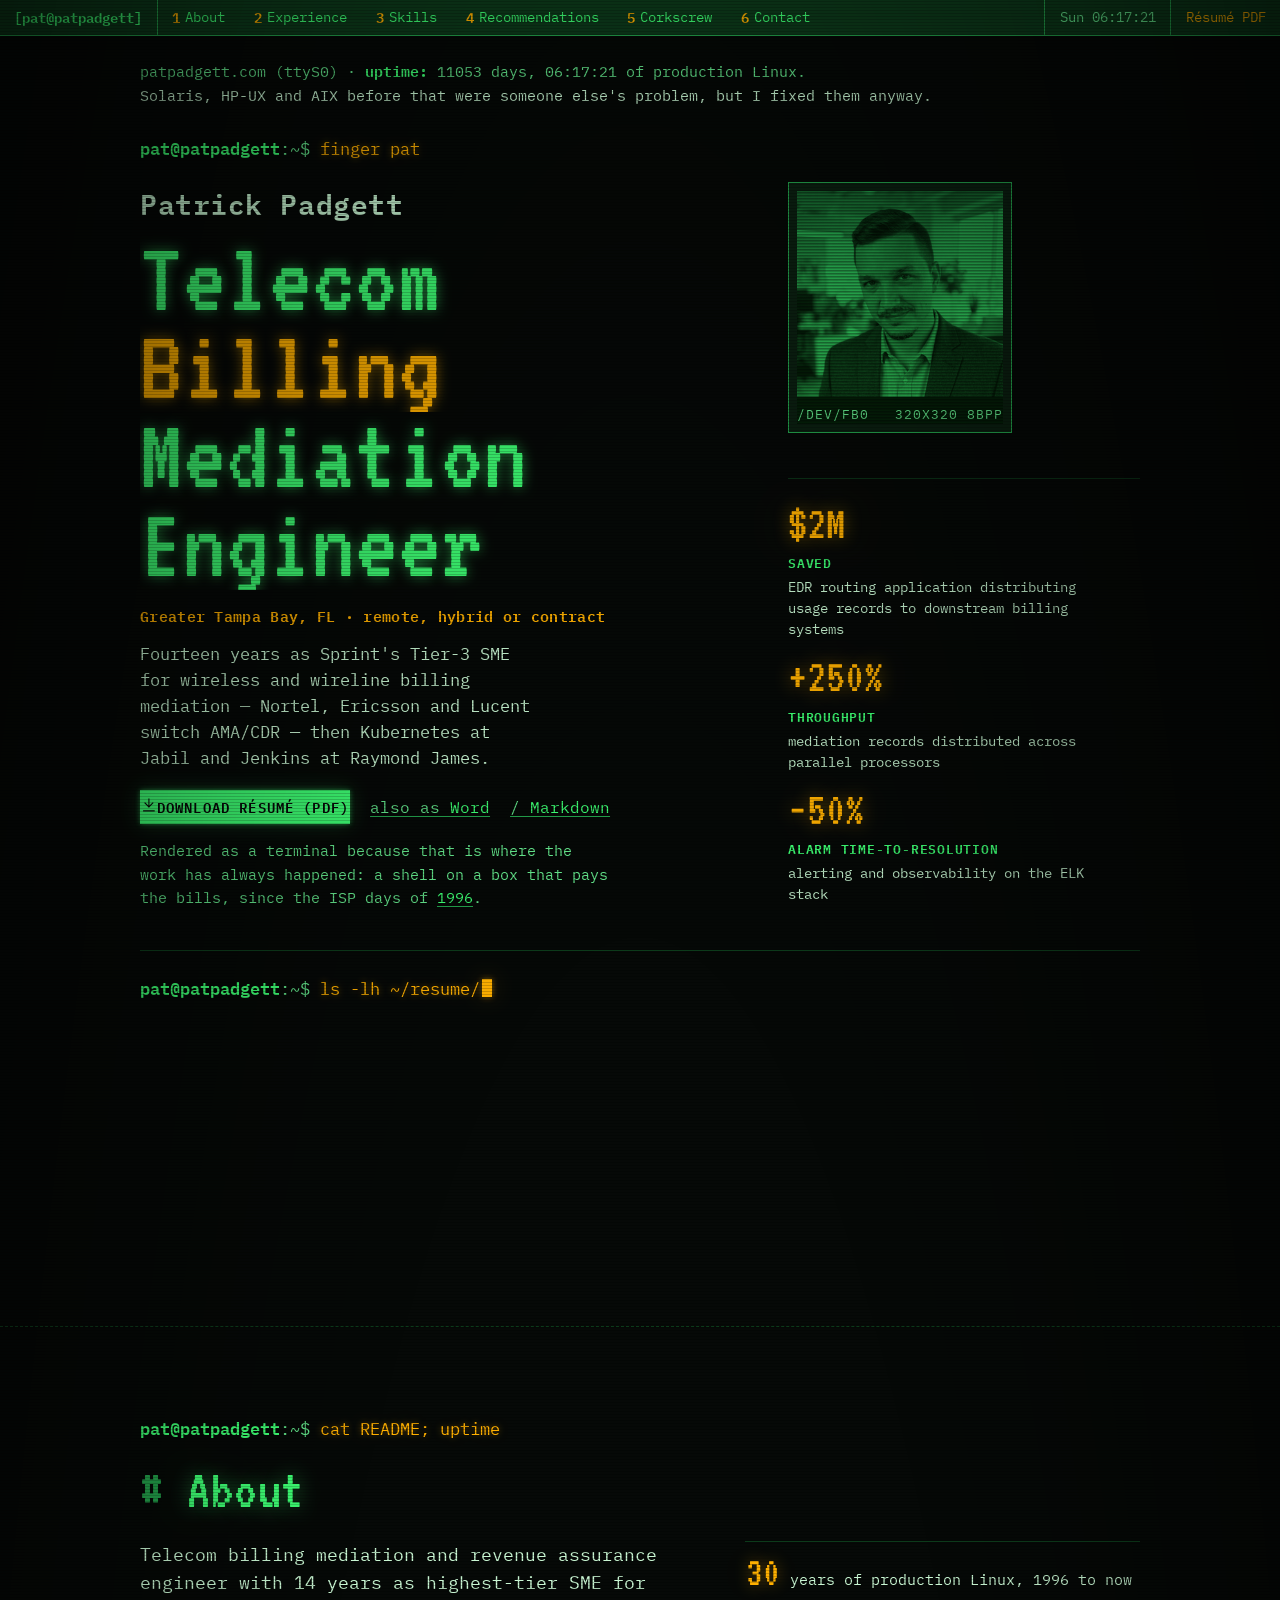
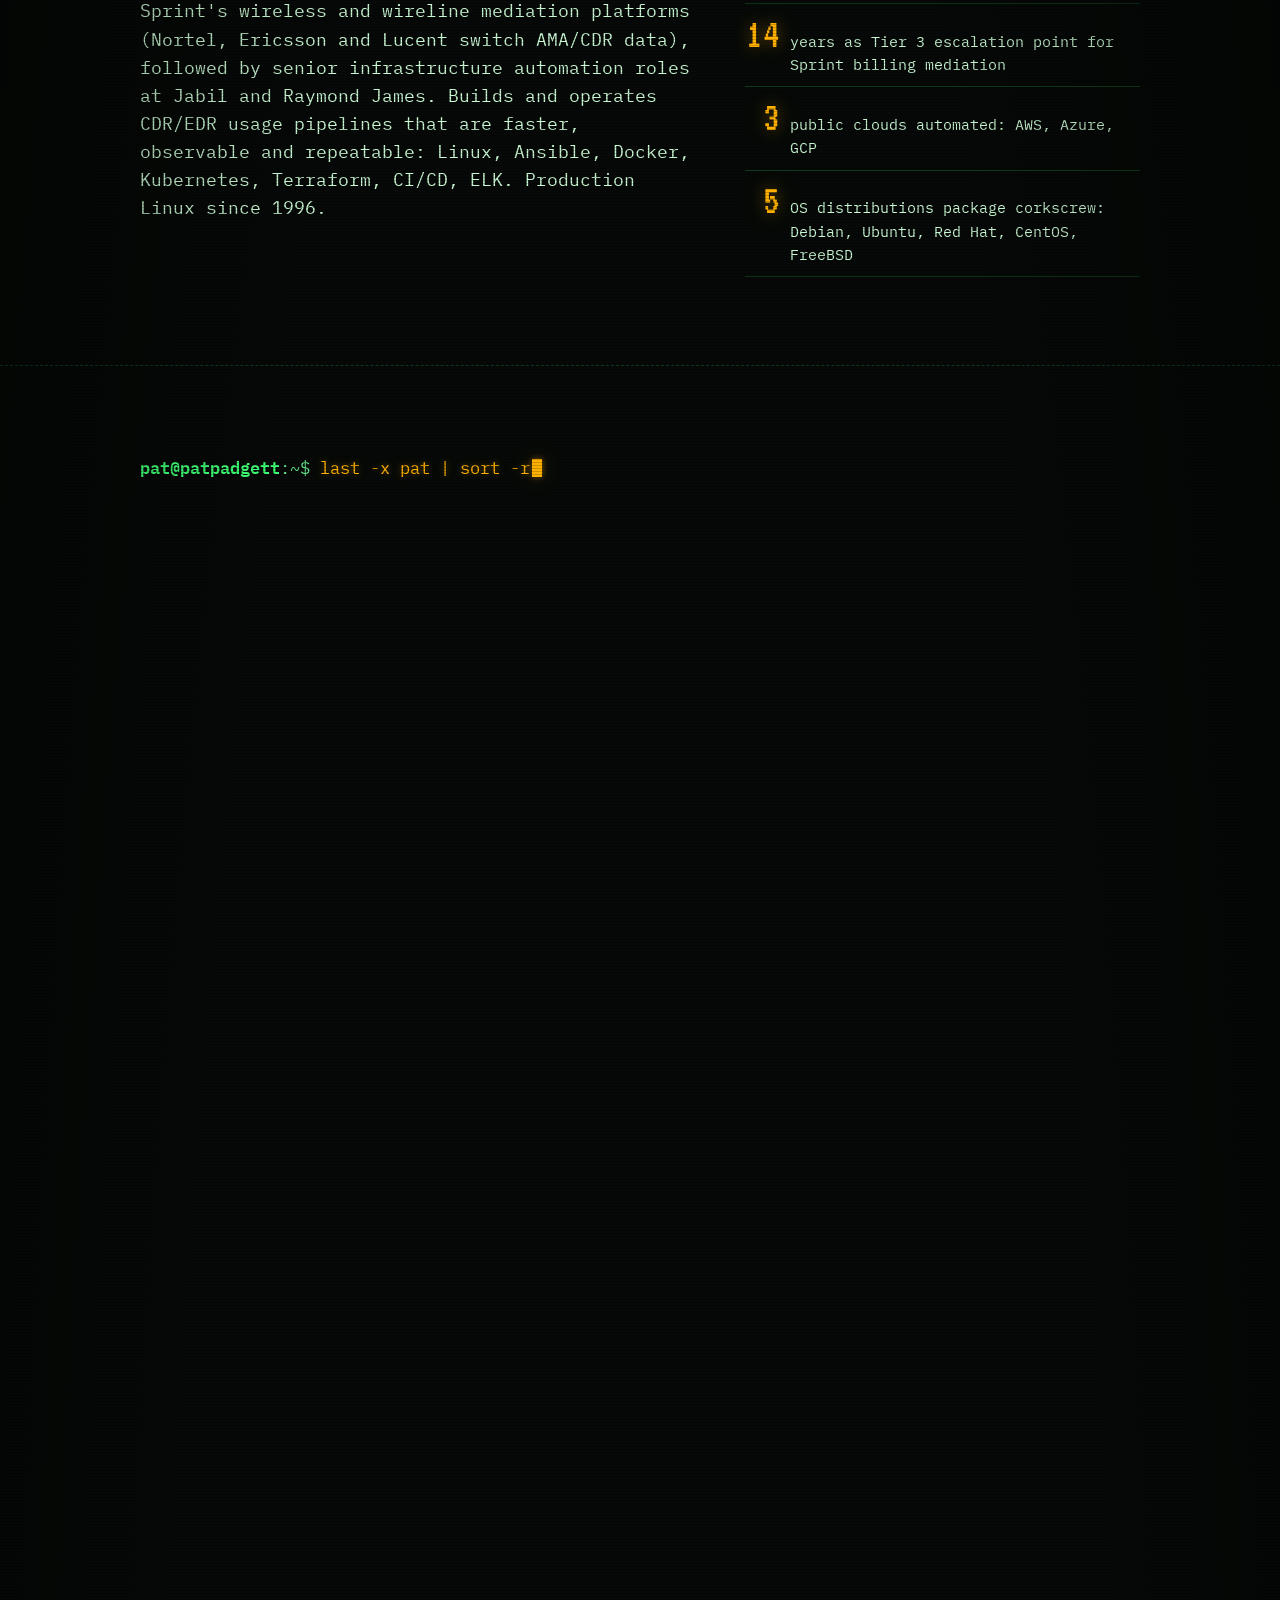
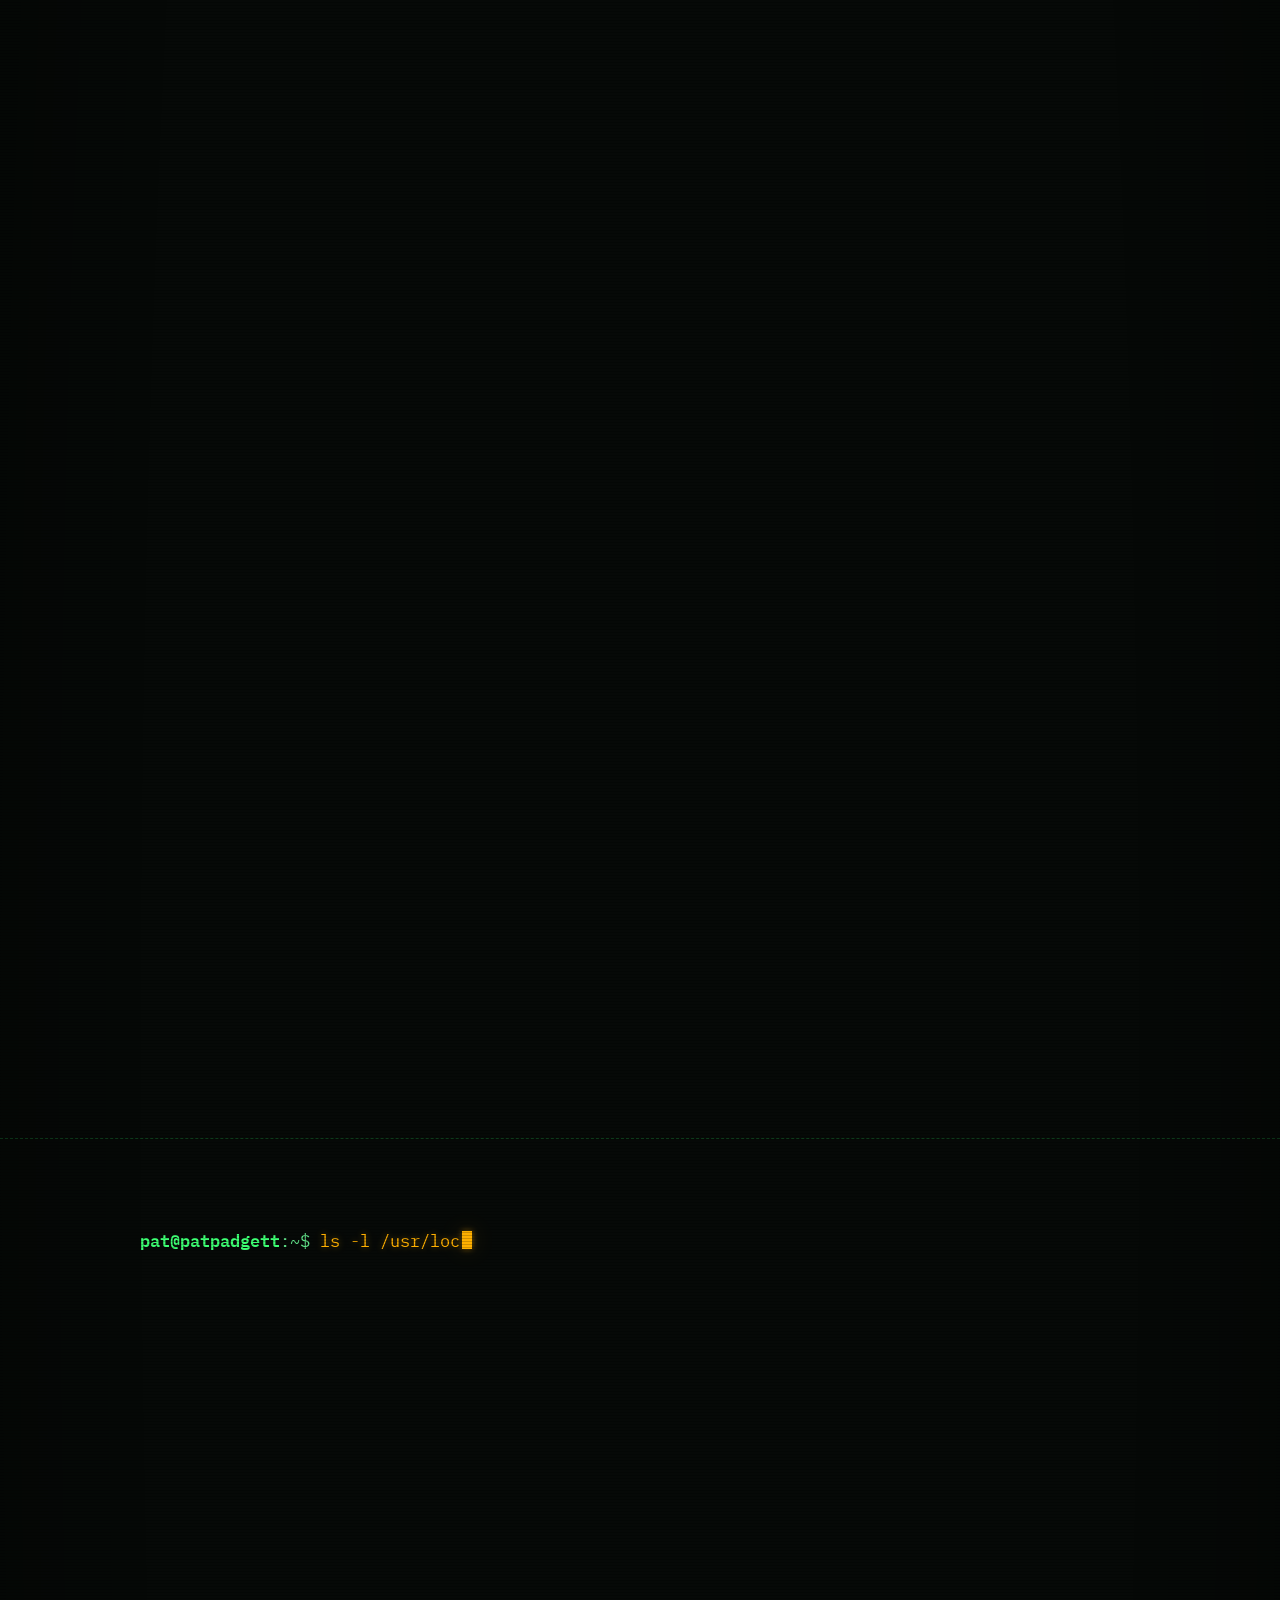
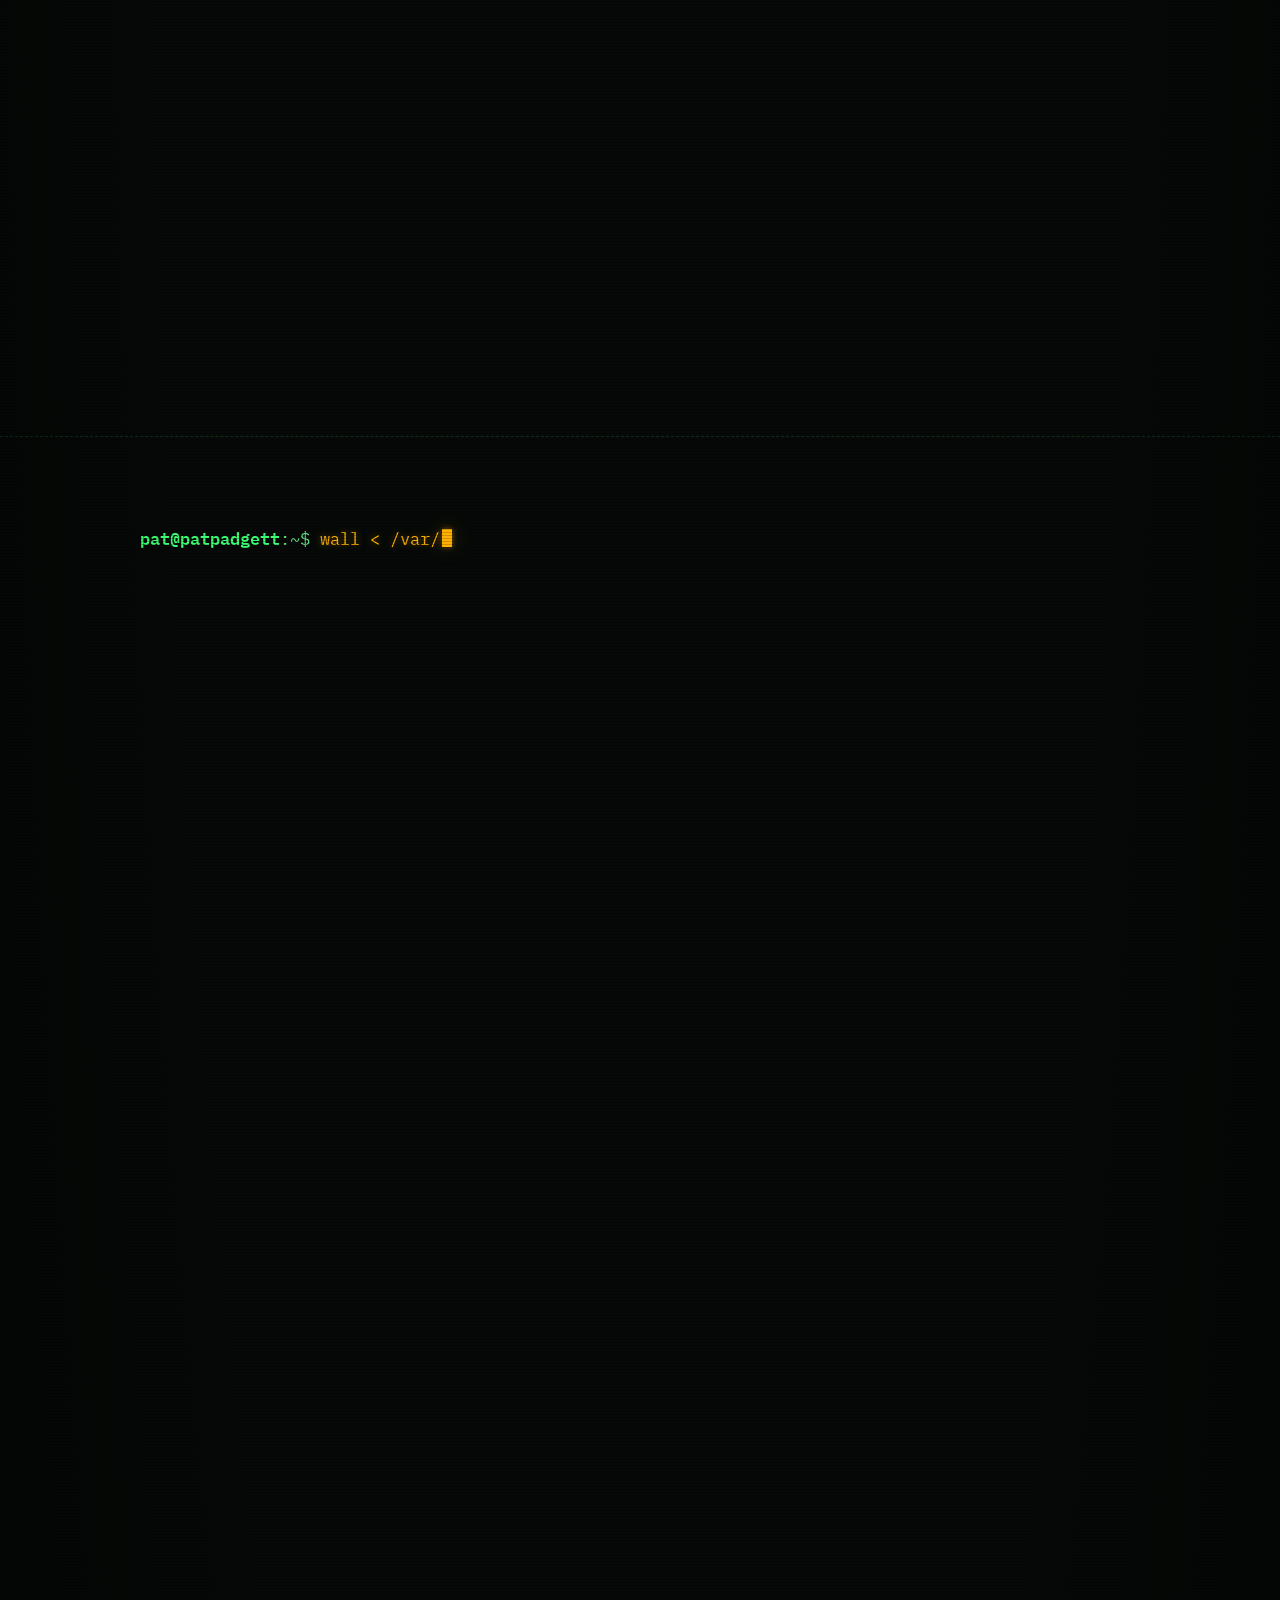
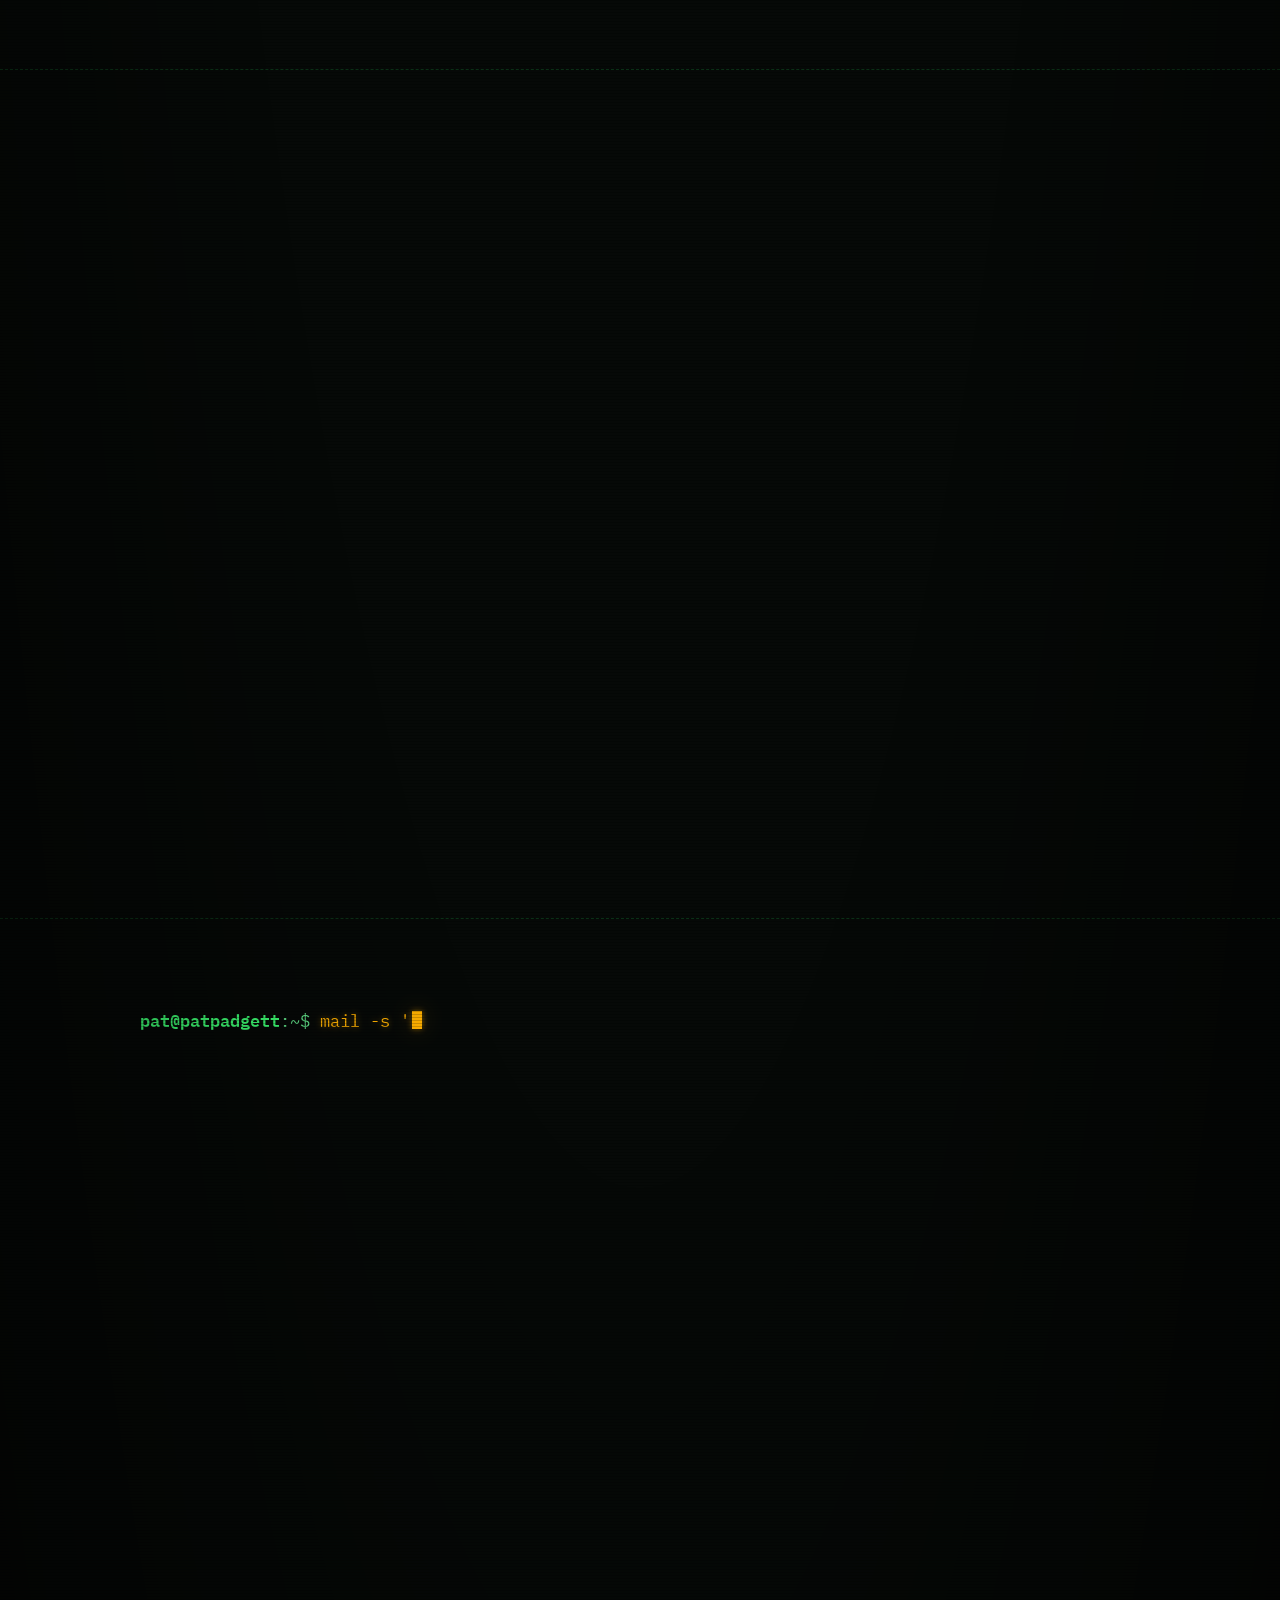
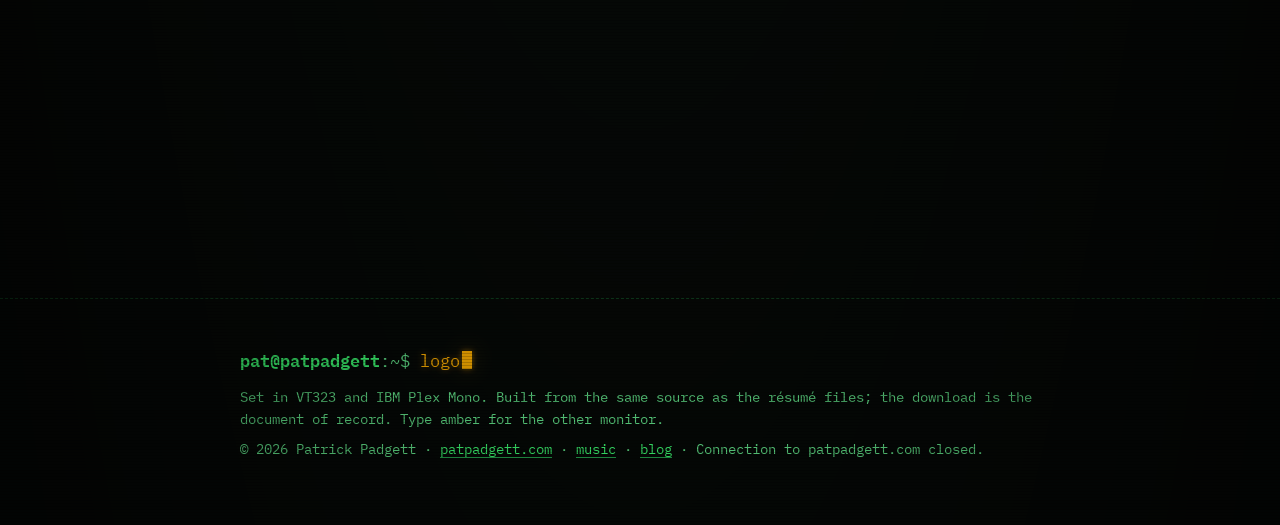
==== commit ae99aa0d: "Add Google Analytics (G-F128M4WQ57)" ====
--- a/index.html
+++ b/index.html
@@ -1,6 +1,9 @@
 <!doctype html>
 <html lang="en">
 <head>
+<!-- Google tag (gtag.js) -->
+<script async src="https://www.googletagmanager.com/gtag/js?id=G-F128M4WQ57"></script>
+<script>window.dataLayer=window.dataLayer||[];function gtag(){dataLayer.push(arguments);}gtag('js',new Date());gtag('config','G-F128M4WQ57');</script>
 <meta charset="utf-8">
 <meta name="viewport" content="width=device-width, initial-scale=1">
 <title>Patrick Padgett — Telecom Billing Mediation &amp; Infrastructure Automation Engineer</title>
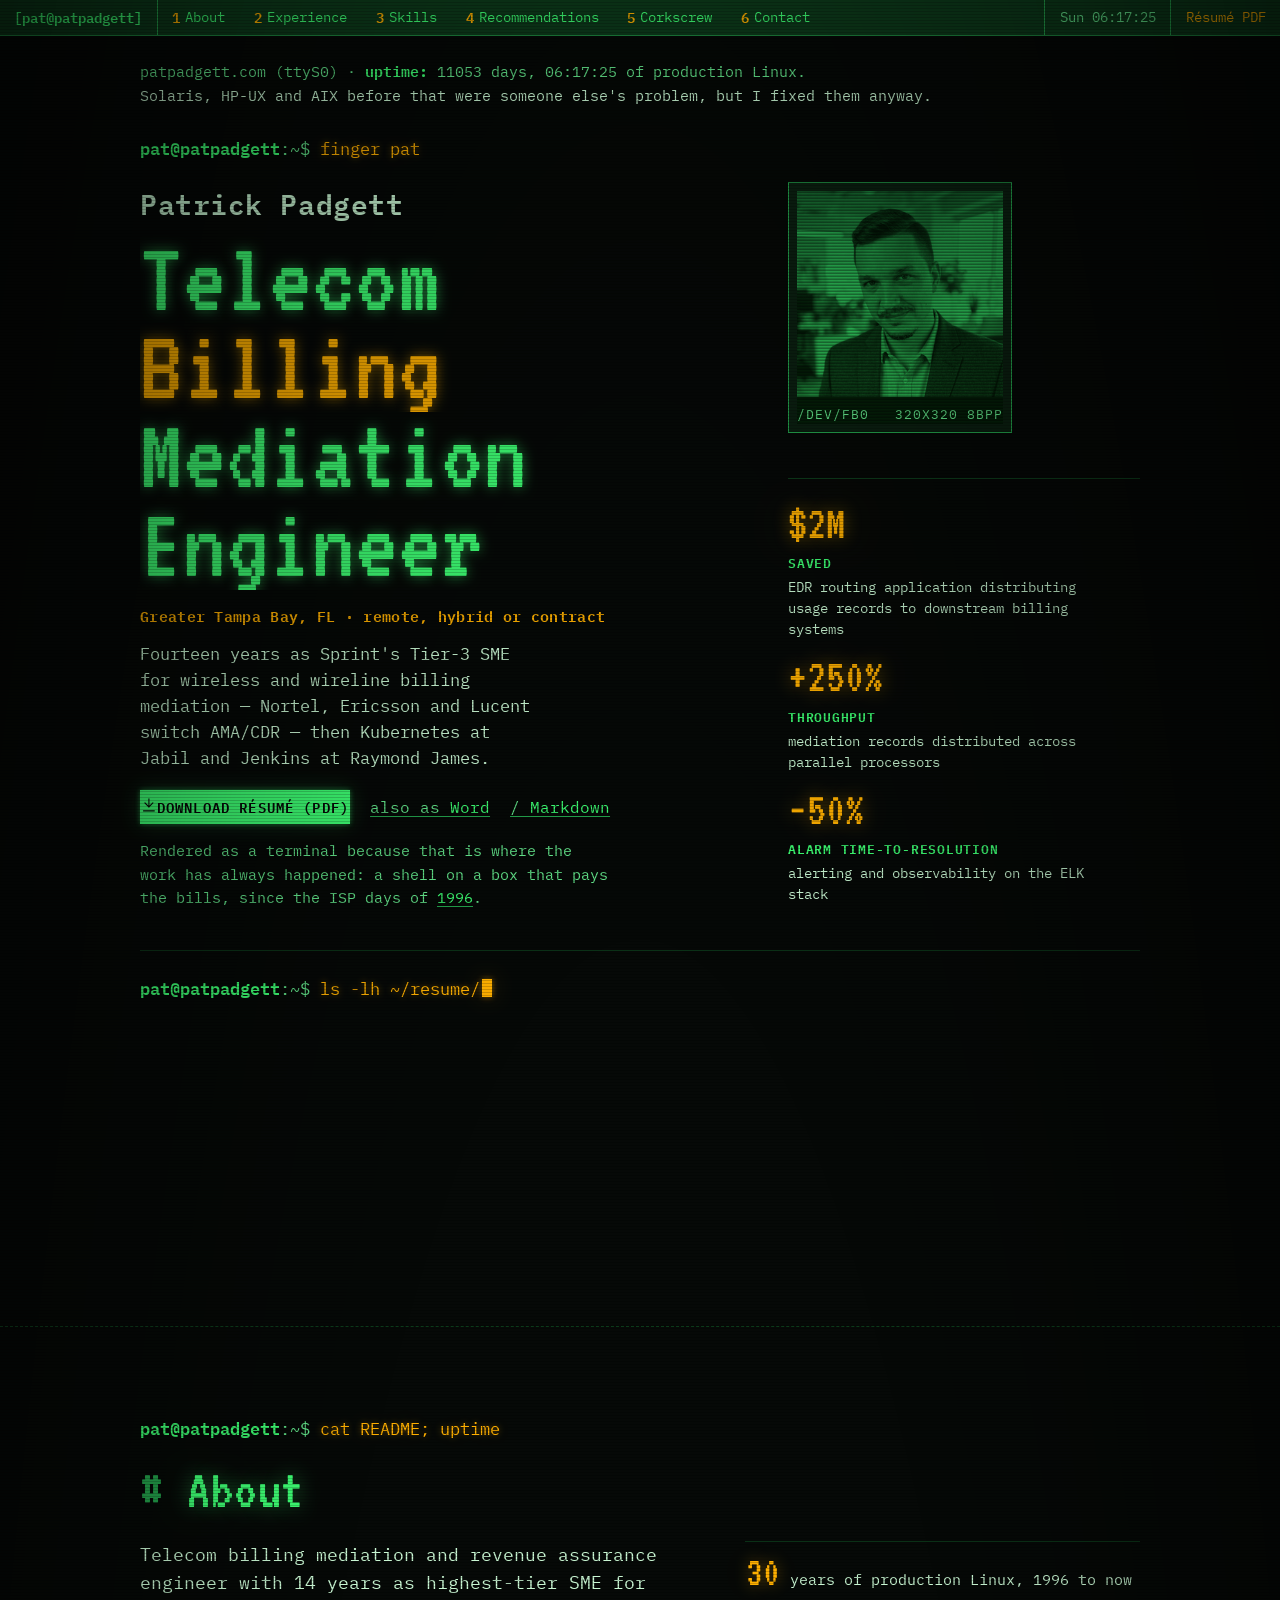
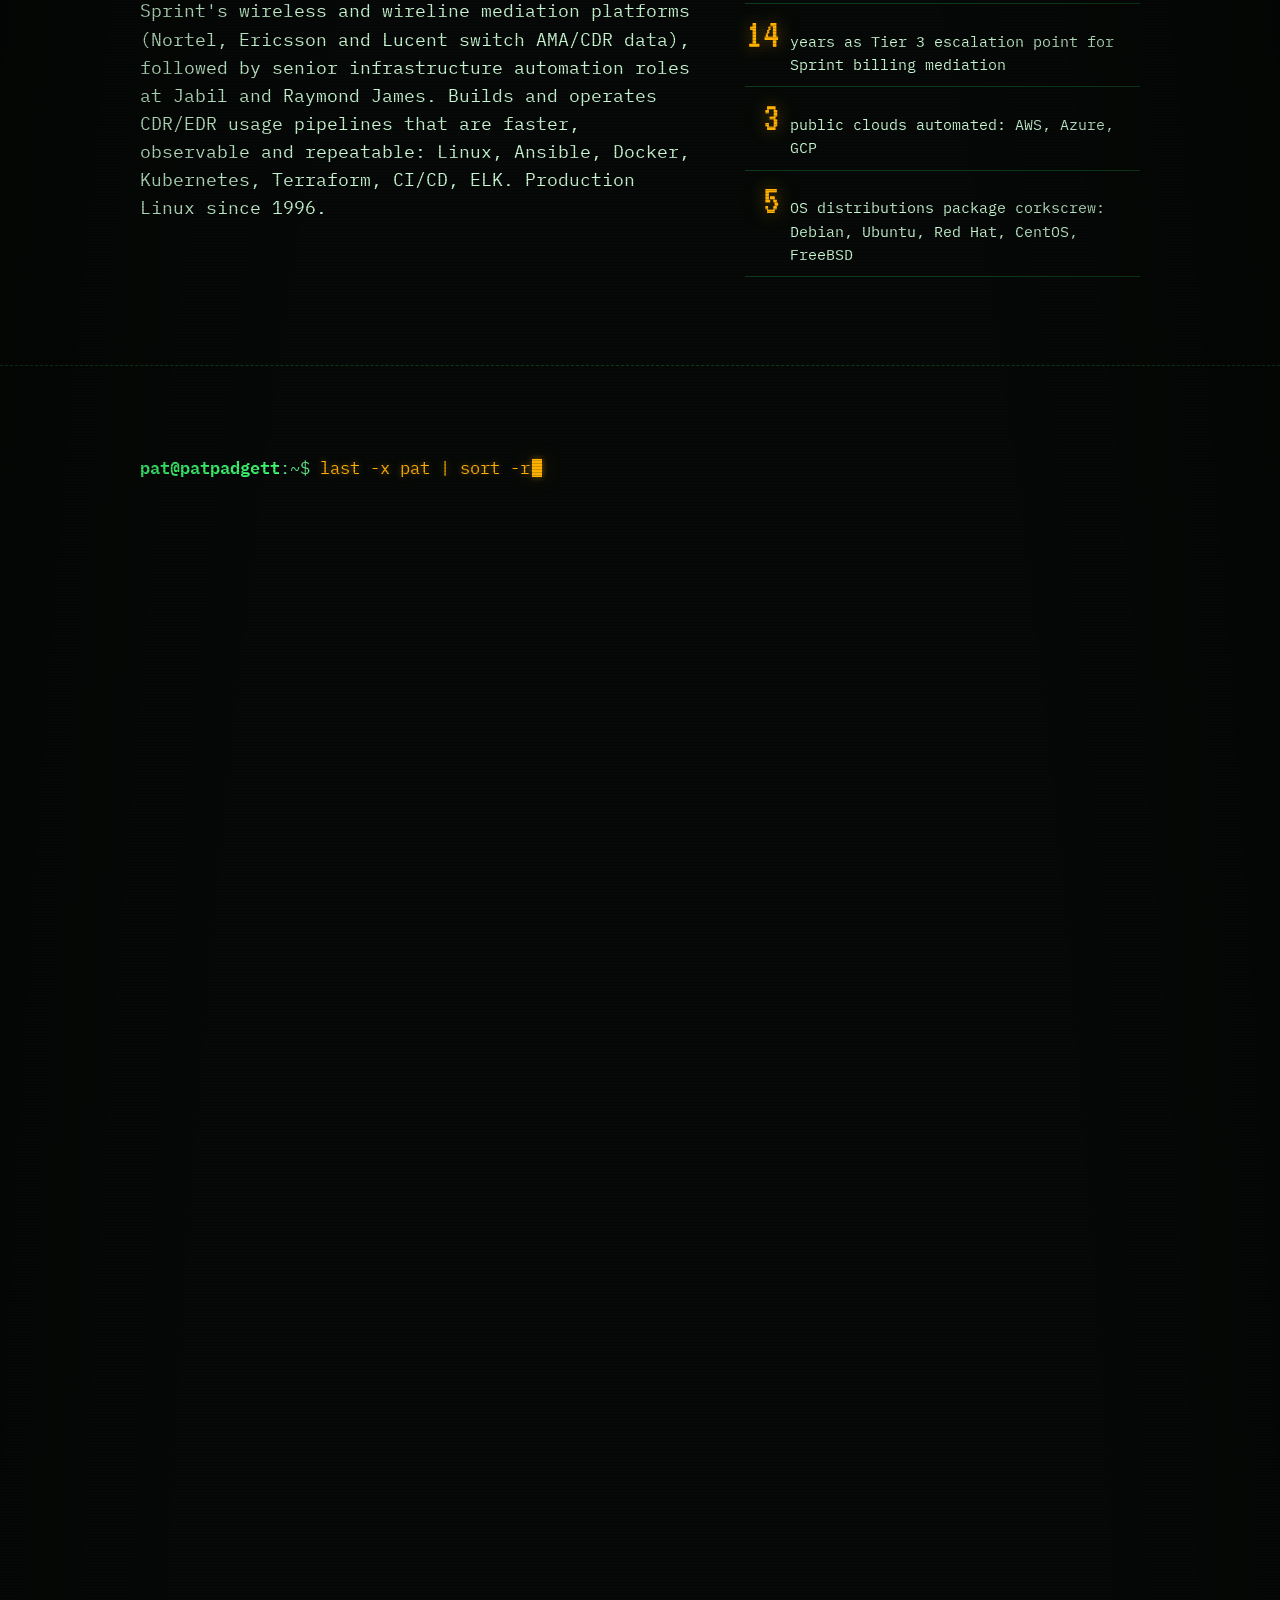
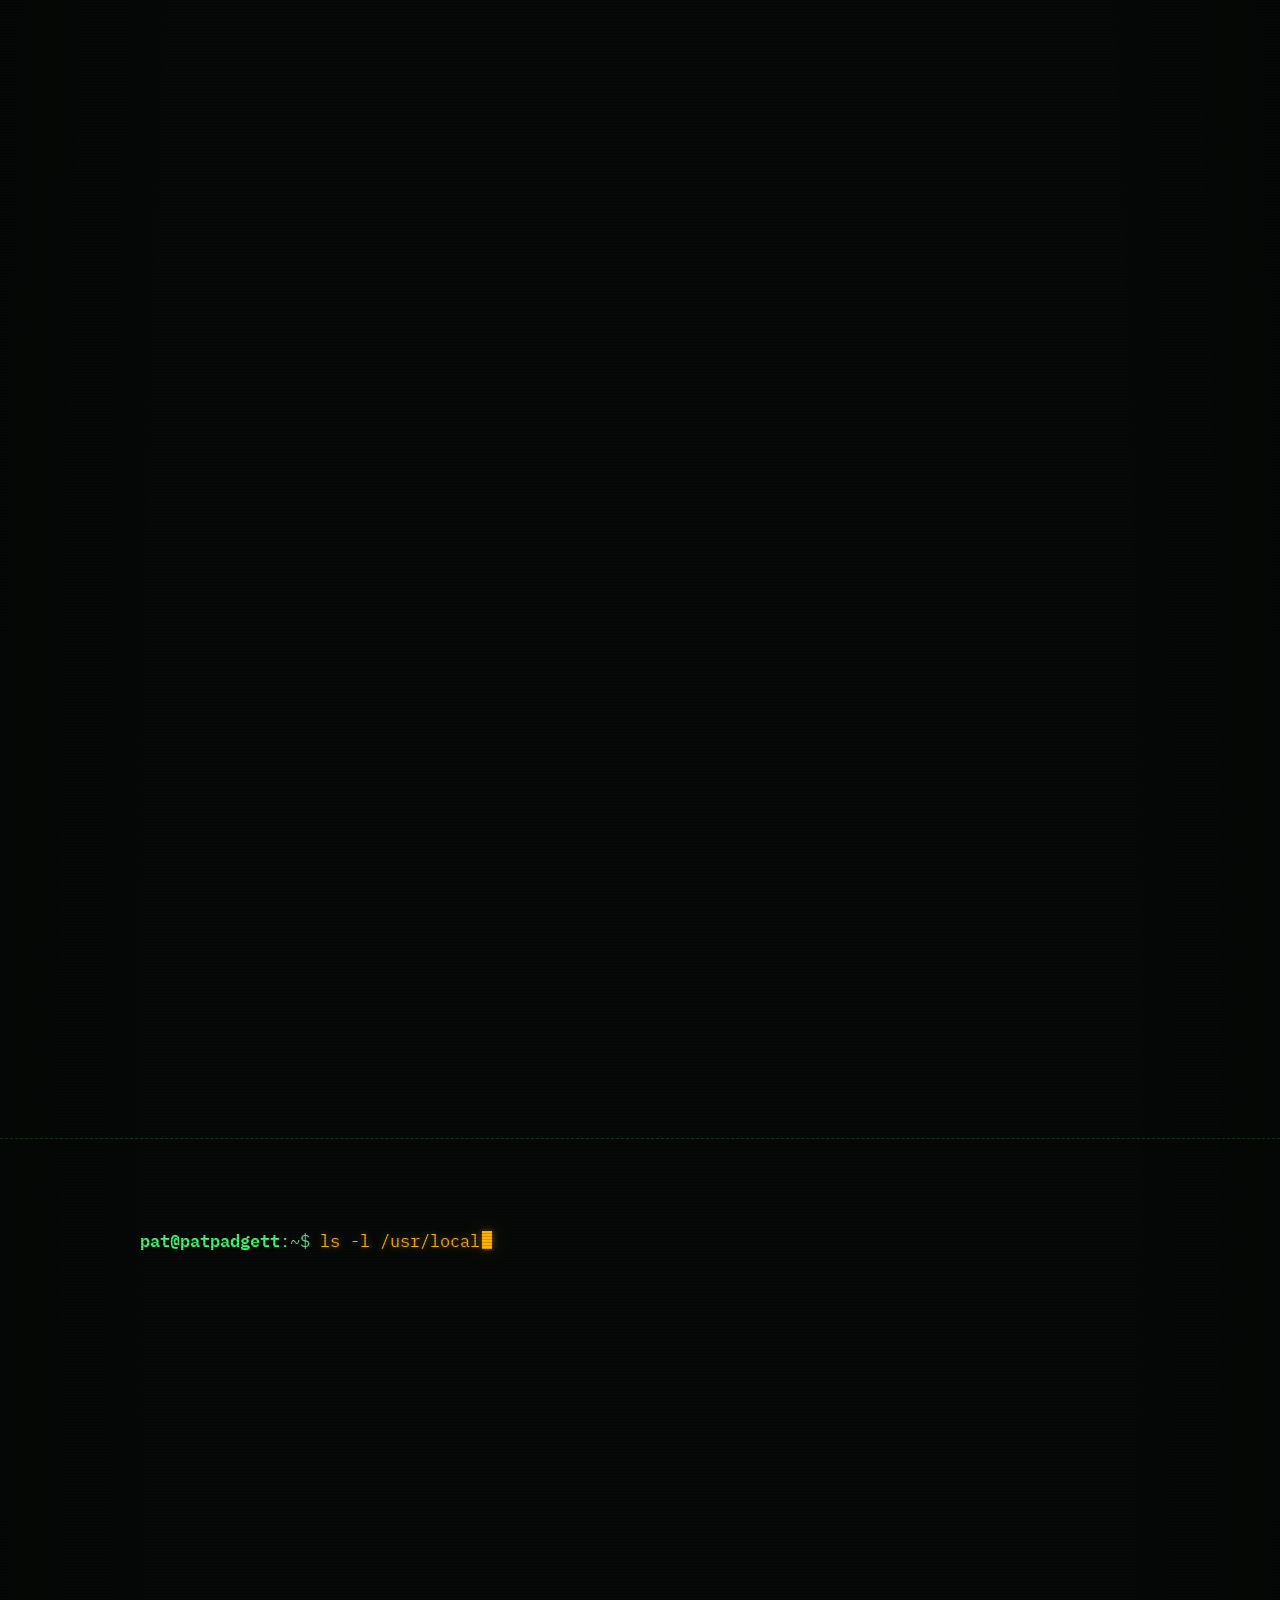
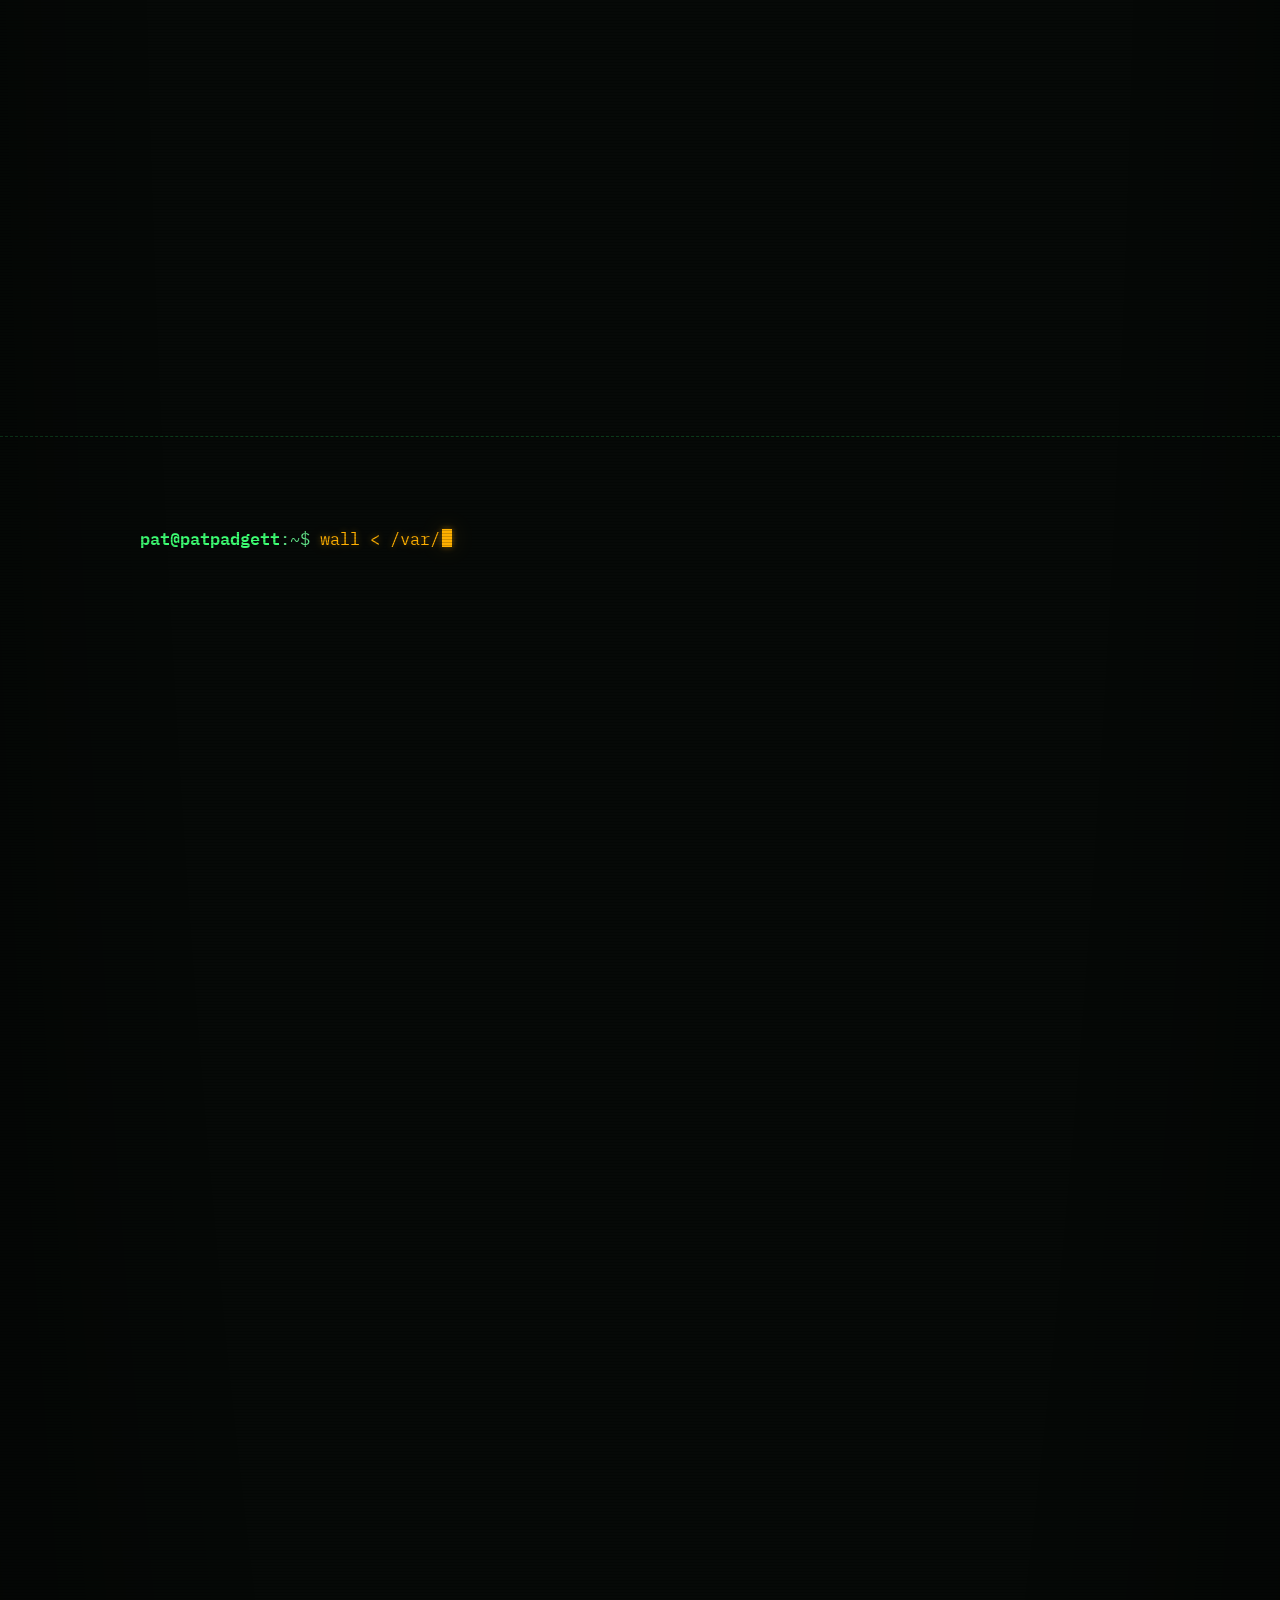
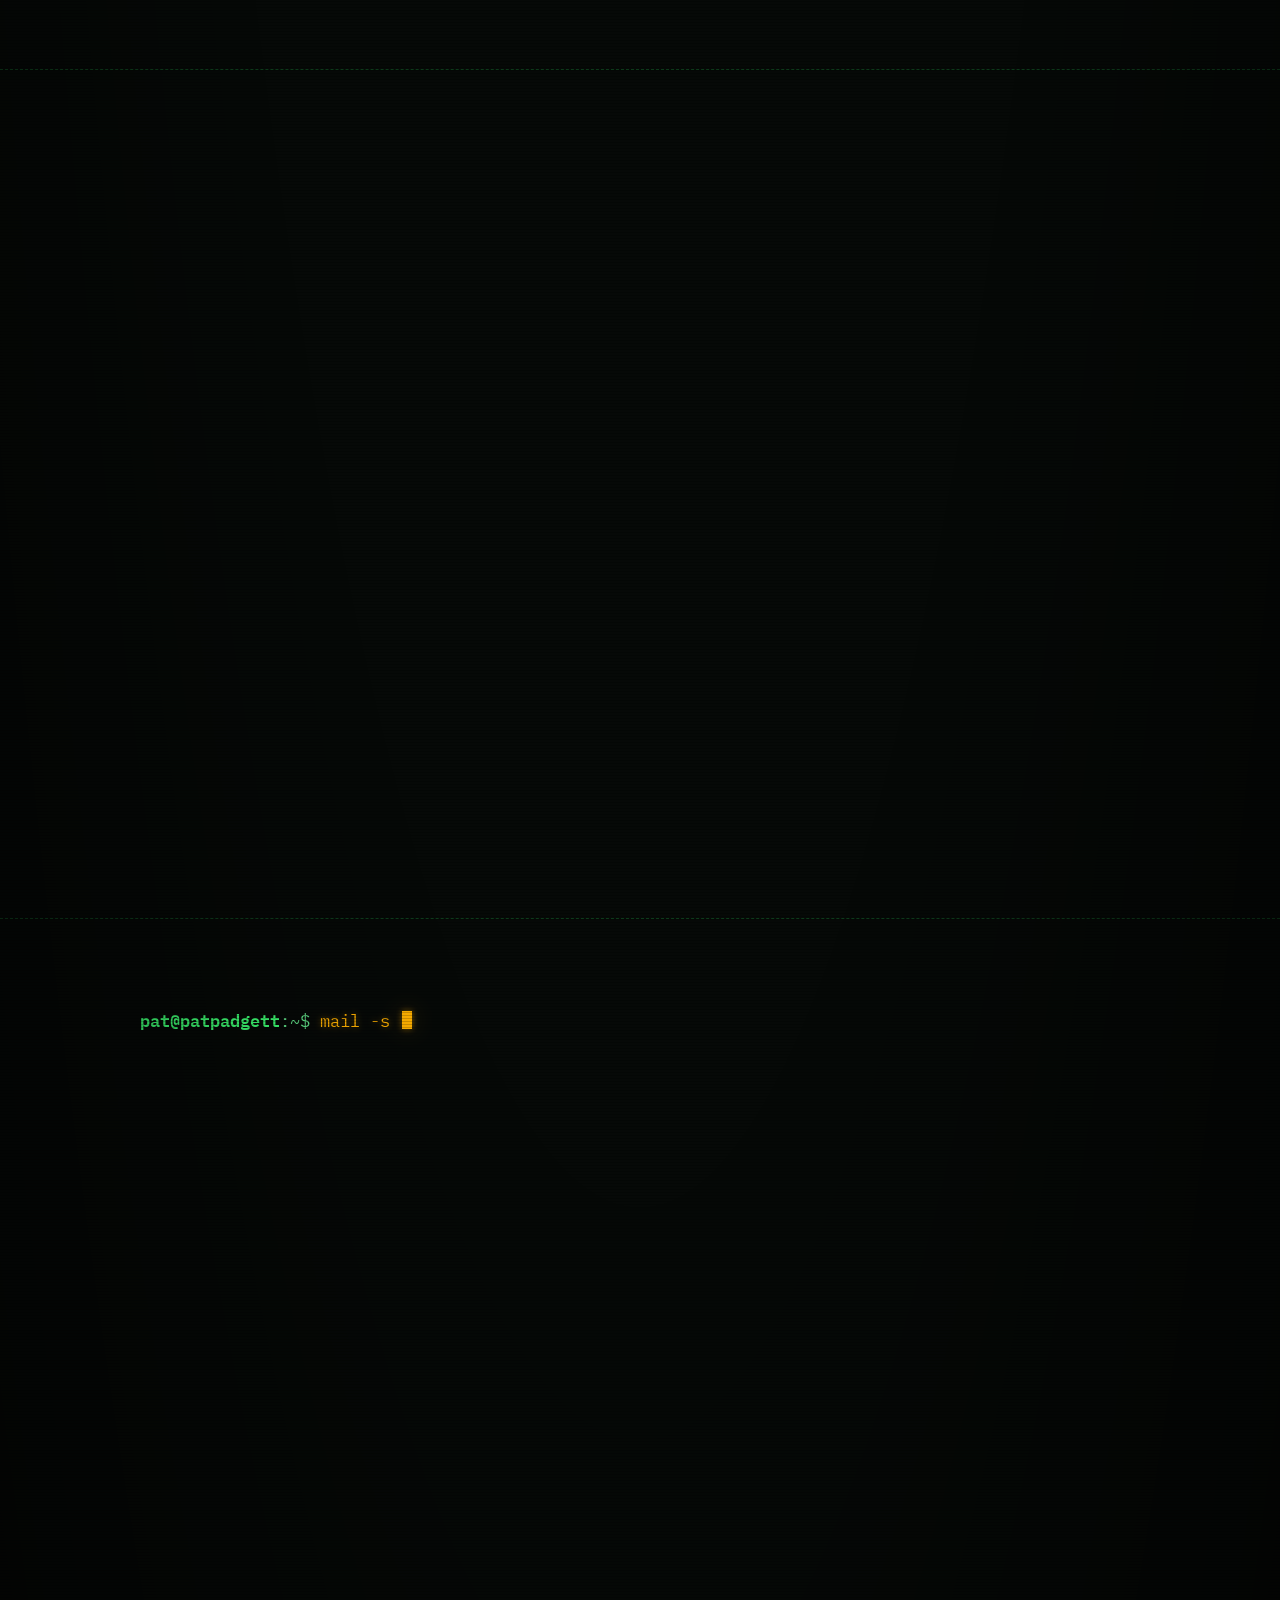
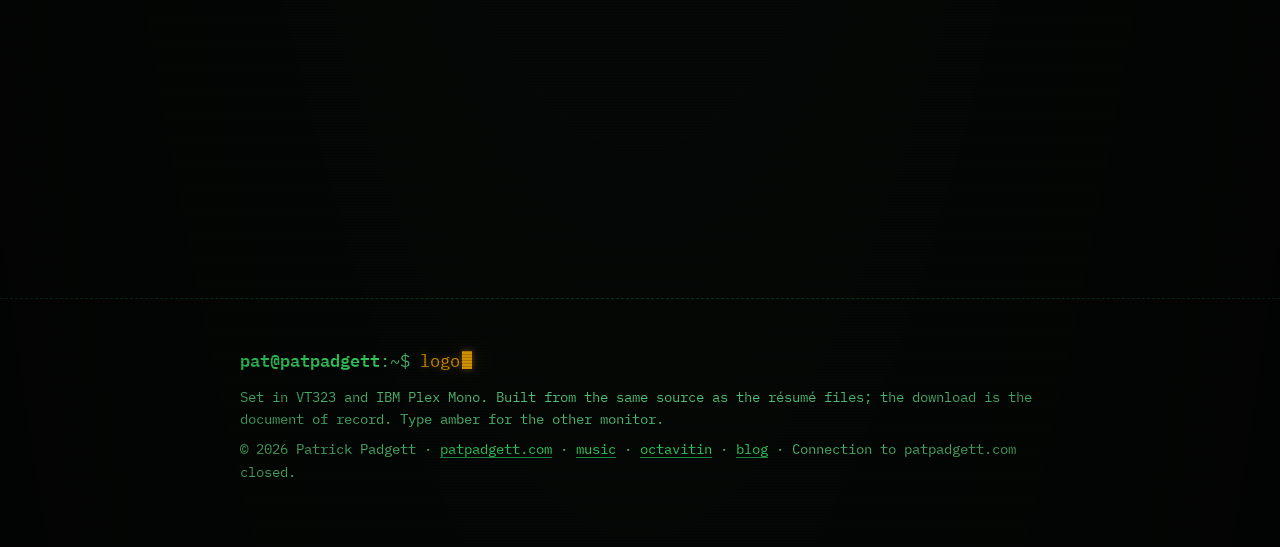
==== commit 30620097: "SEO re-check: octavitin cross-link, description length" ====
--- a/index.html
+++ b/index.html
@@ -595,7 +595,7 @@
   <div class="wrap">
     <span class="cmd" aria-hidden="true"><span class="ps1"><b>pat@patpadgett</b>:~$ </span><span class="typed" data-text="logout">logout</span><span class="cur"></span></span>
     <p>Set in VT323 and IBM Plex Mono. Built from the same source as the résumé files; the download is the document of record. Type <kbd>amber</kbd> for the other monitor.</p>
-    <p>&copy; 2026 Patrick Padgett &middot; <a href="https://patpadgett.com" rel="noopener">patpadgett.com</a> &middot; <a href="https://music.patpadgett.com" rel="noopener">music</a> &middot; <a href="https://blog.patpadgett.com" rel="noopener">blog</a> &middot; Connection to patpadgett.com closed.</p>
+    <p>&copy; 2026 Patrick Padgett &middot; <a href="https://patpadgett.com" rel="noopener">patpadgett.com</a> &middot; <a href="https://music.patpadgett.com" rel="noopener">music</a> · <a href="https://octavitin.patpadgett.com/" rel="noopener">octavitin</a> &middot; <a href="https://blog.patpadgett.com" rel="noopener">blog</a> &middot; Connection to patpadgett.com closed.</p>
   </div>
 </footer>
 </div>
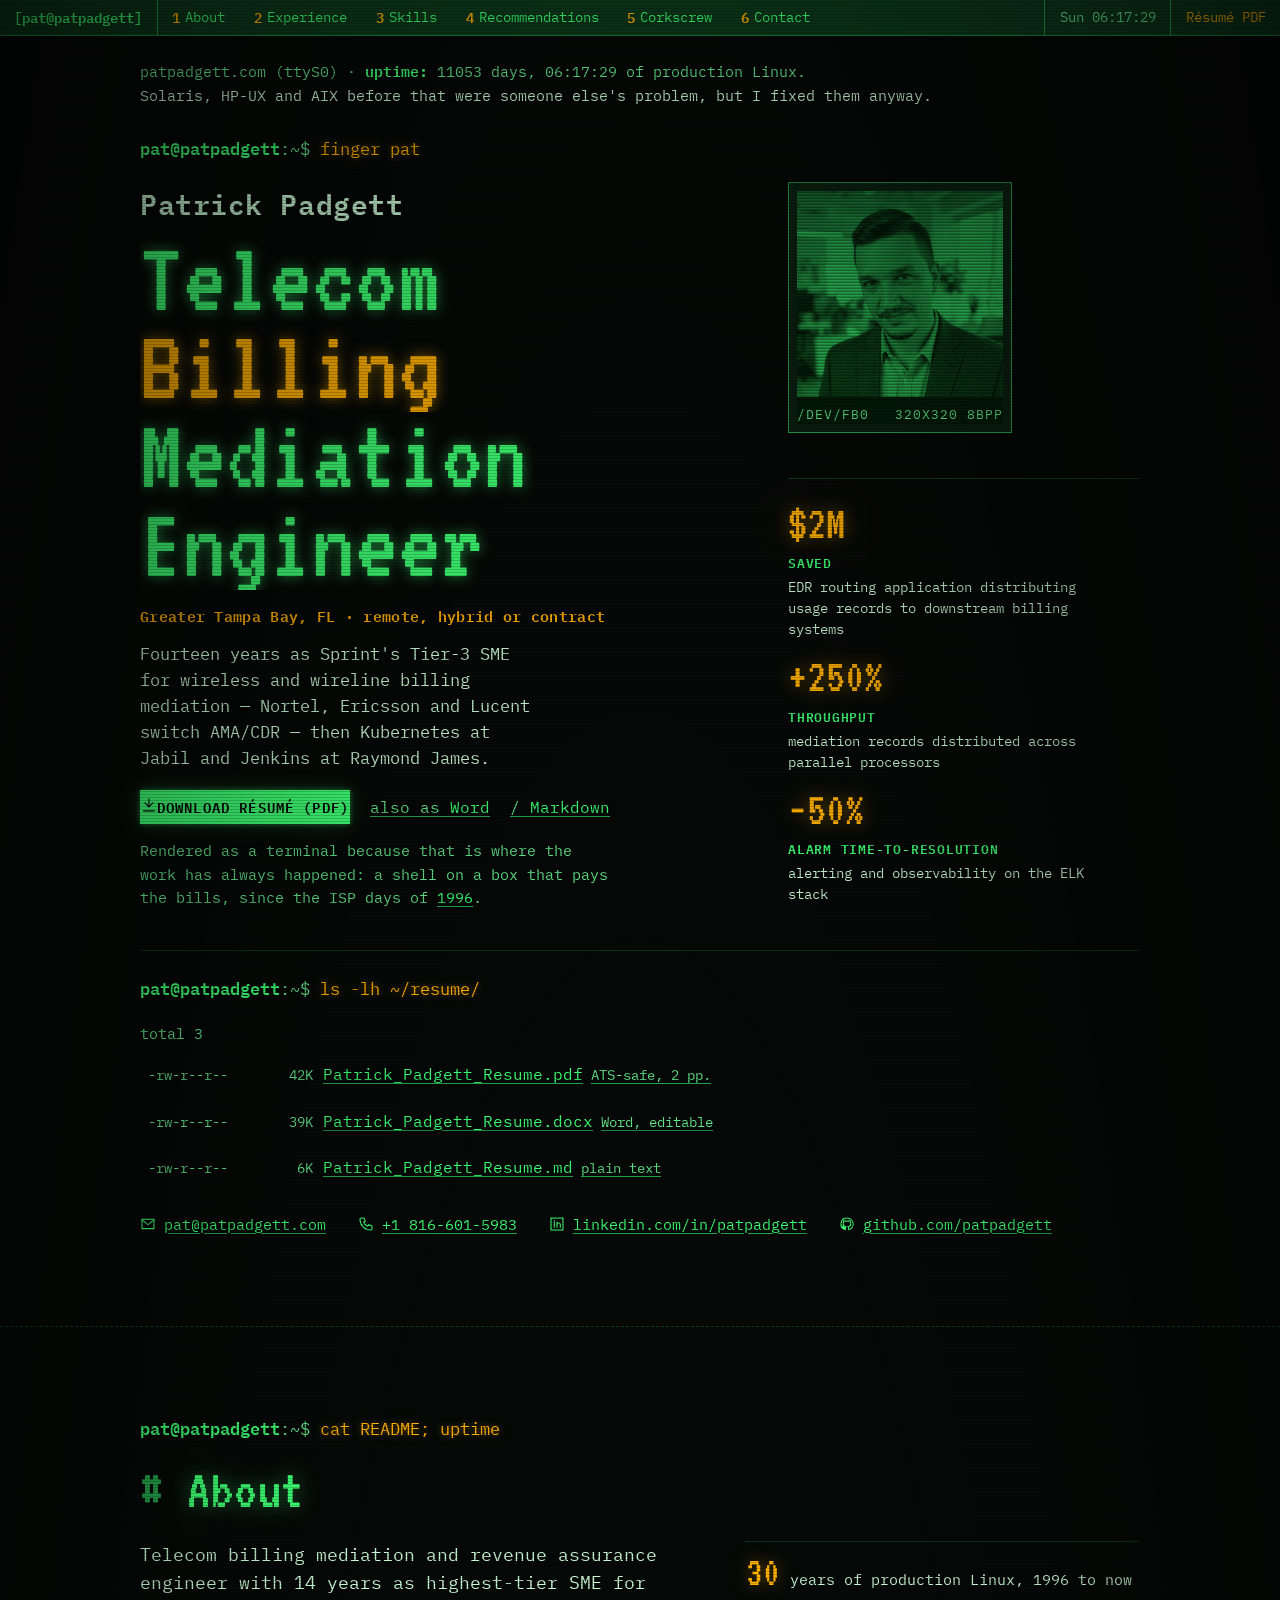
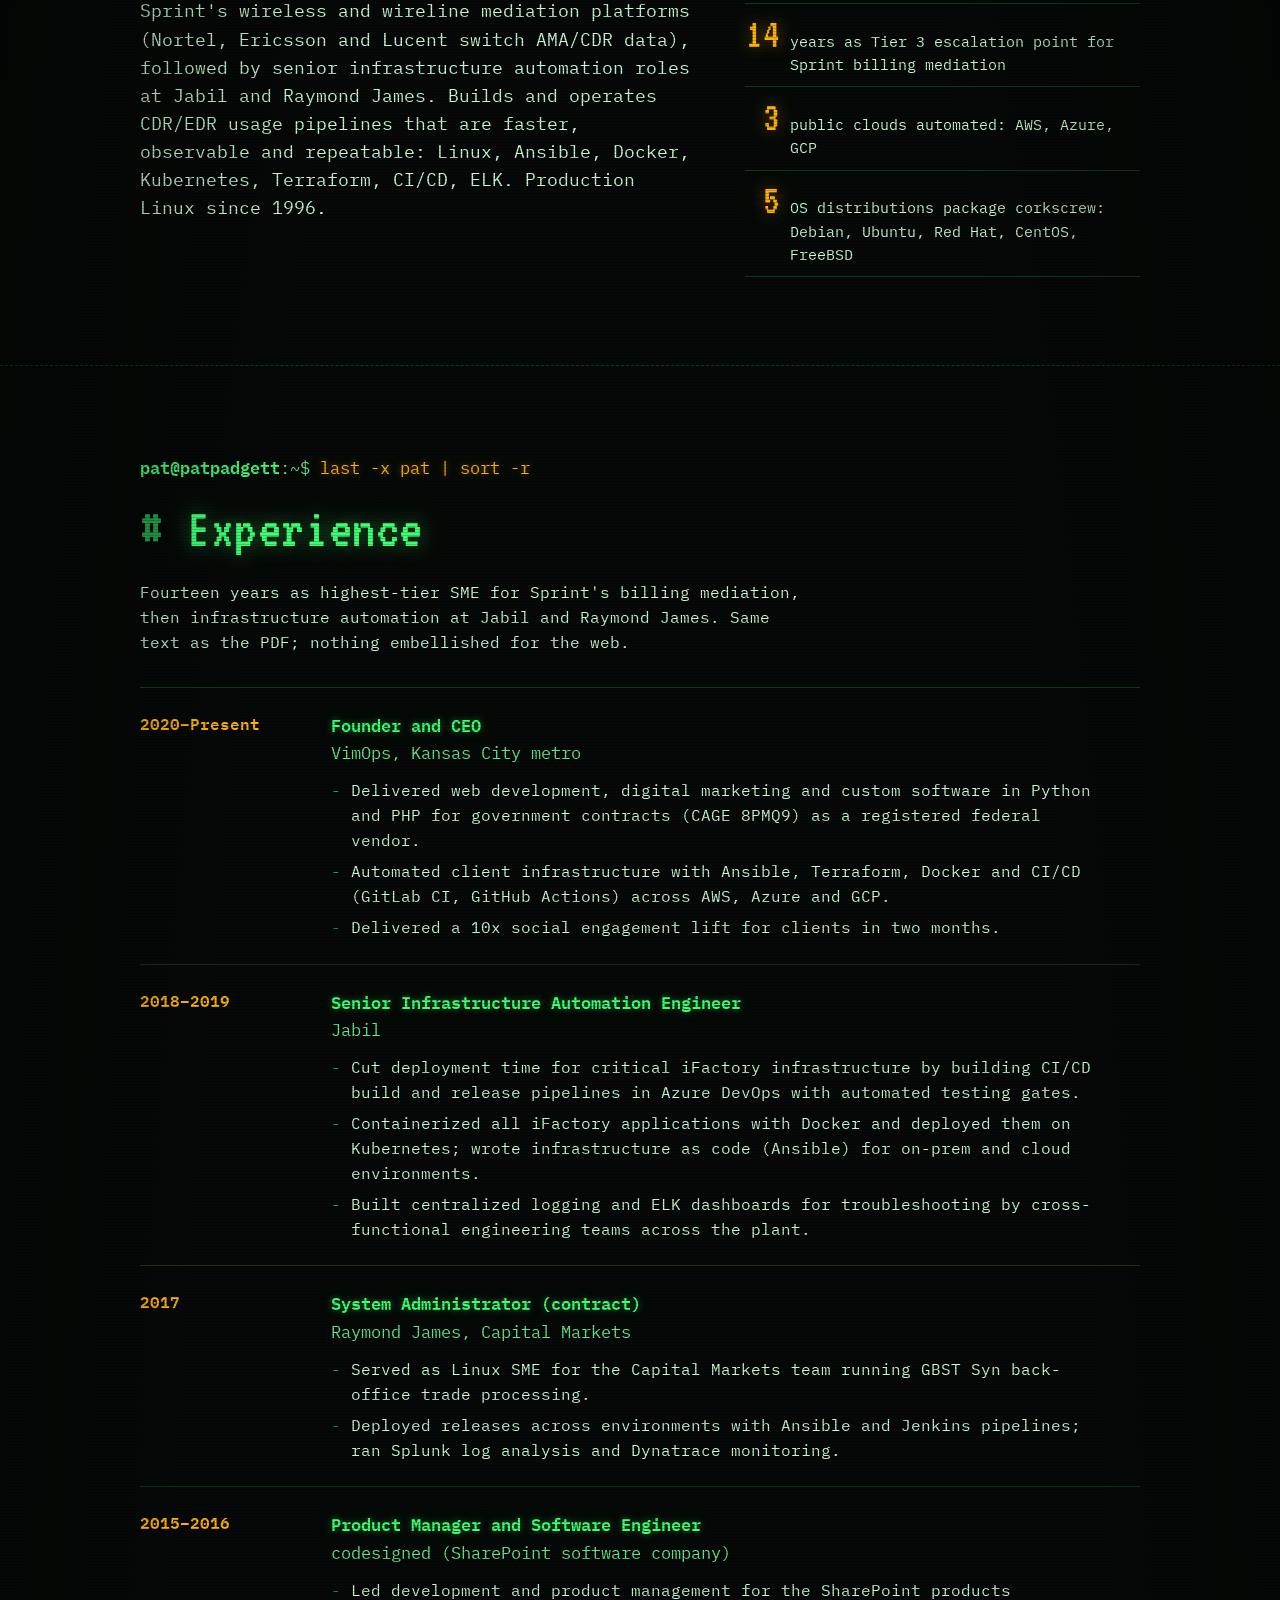
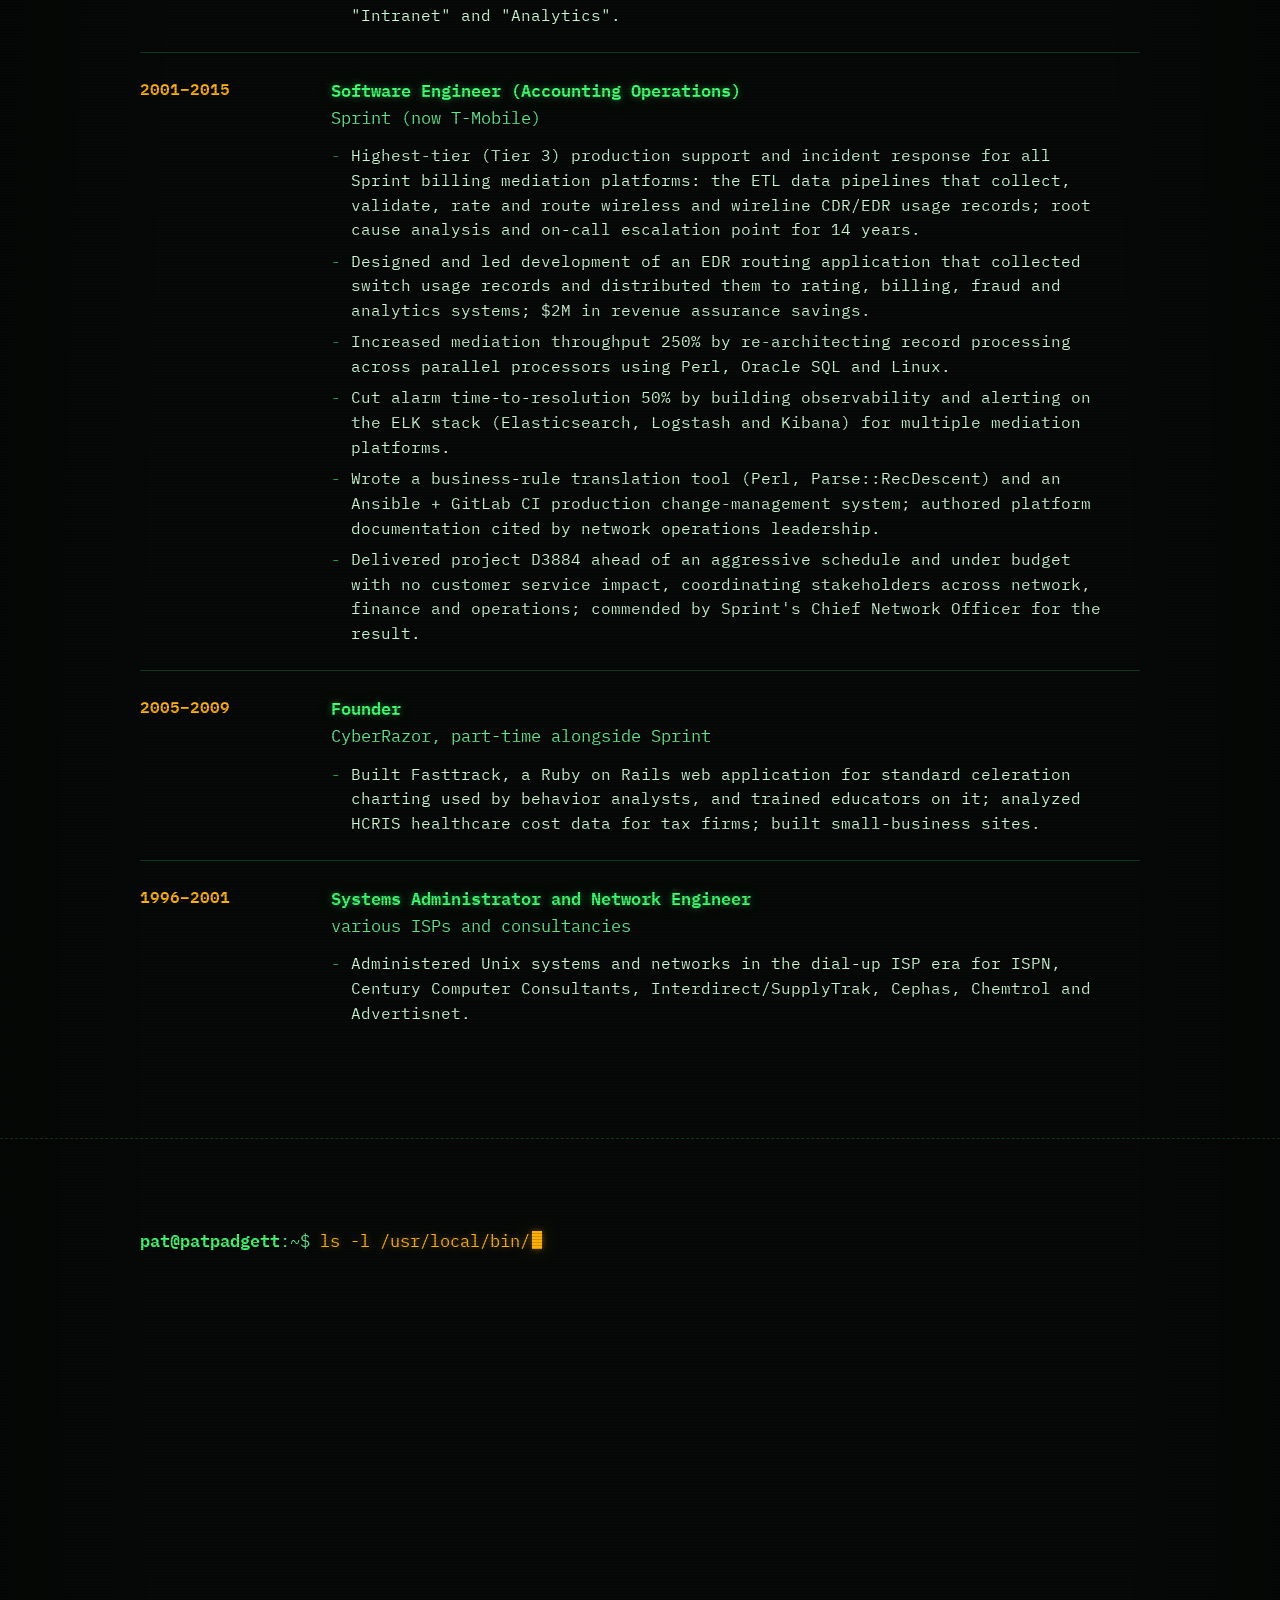
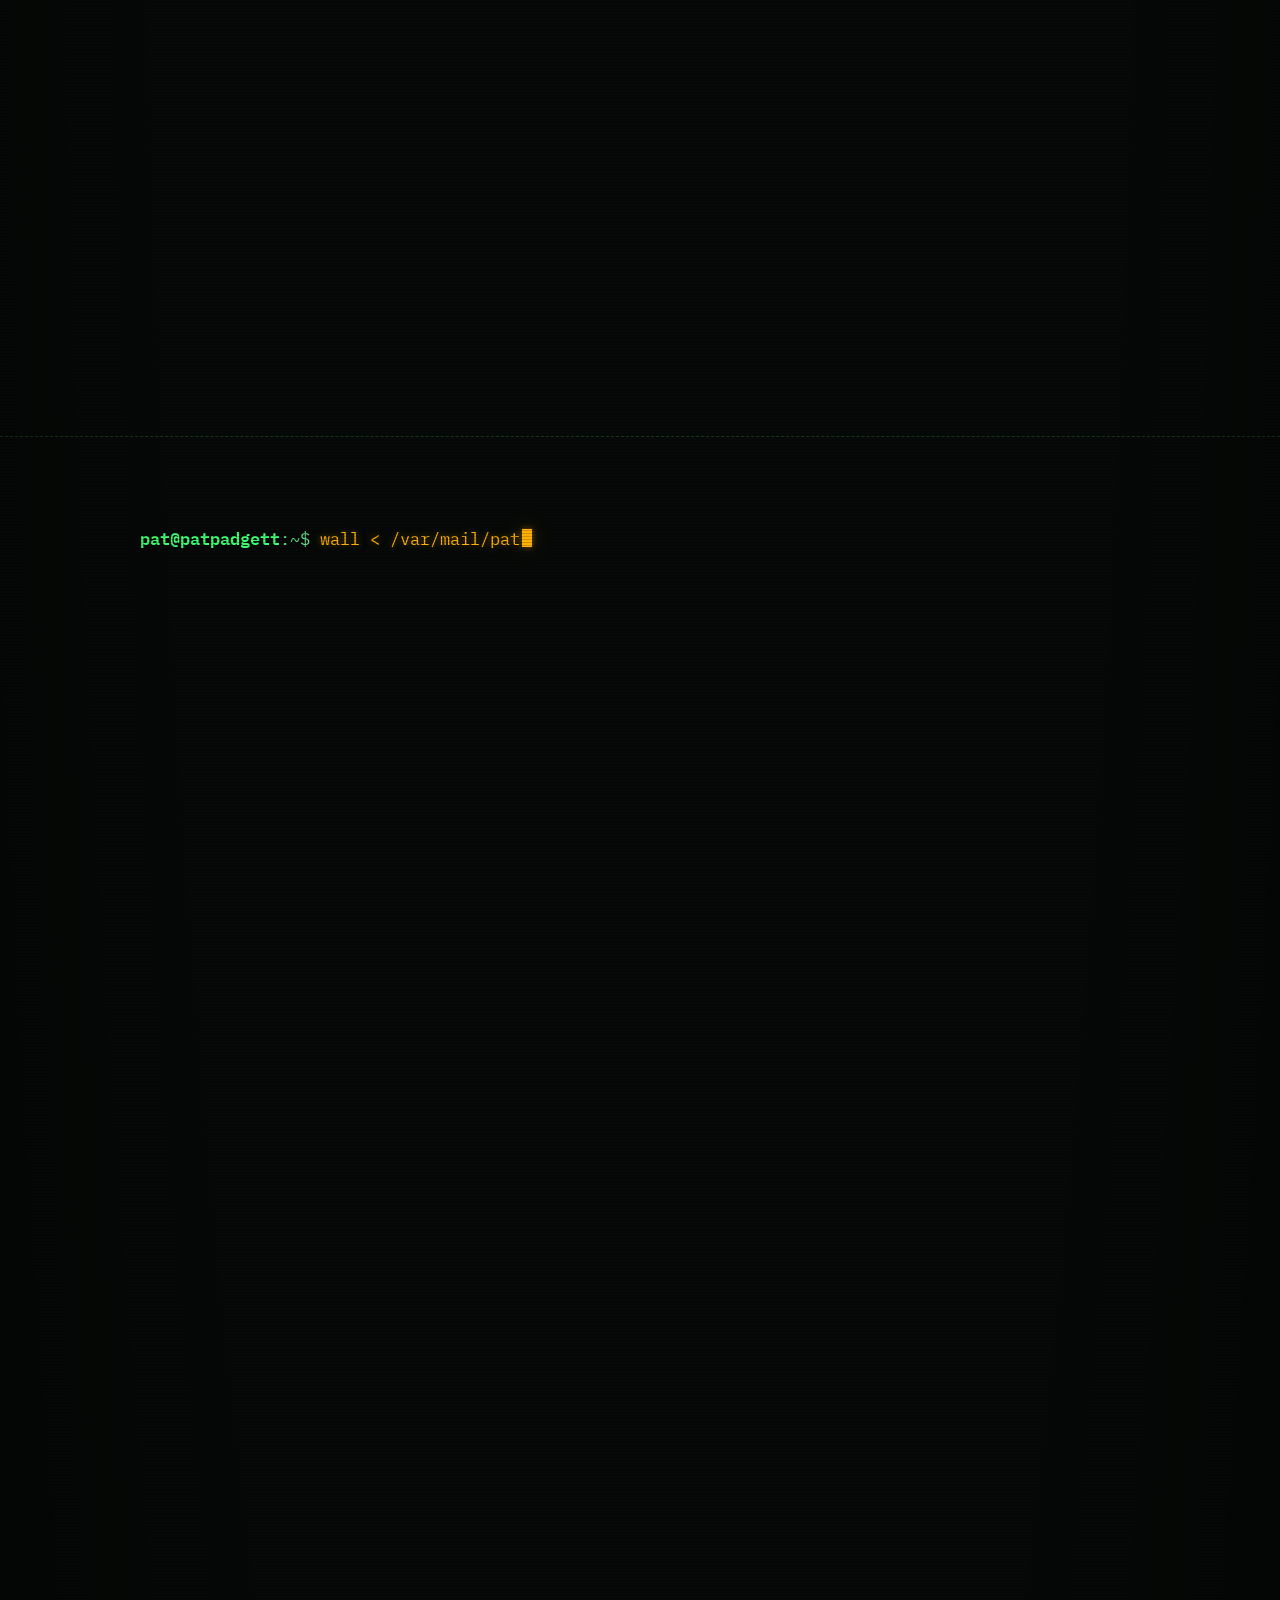
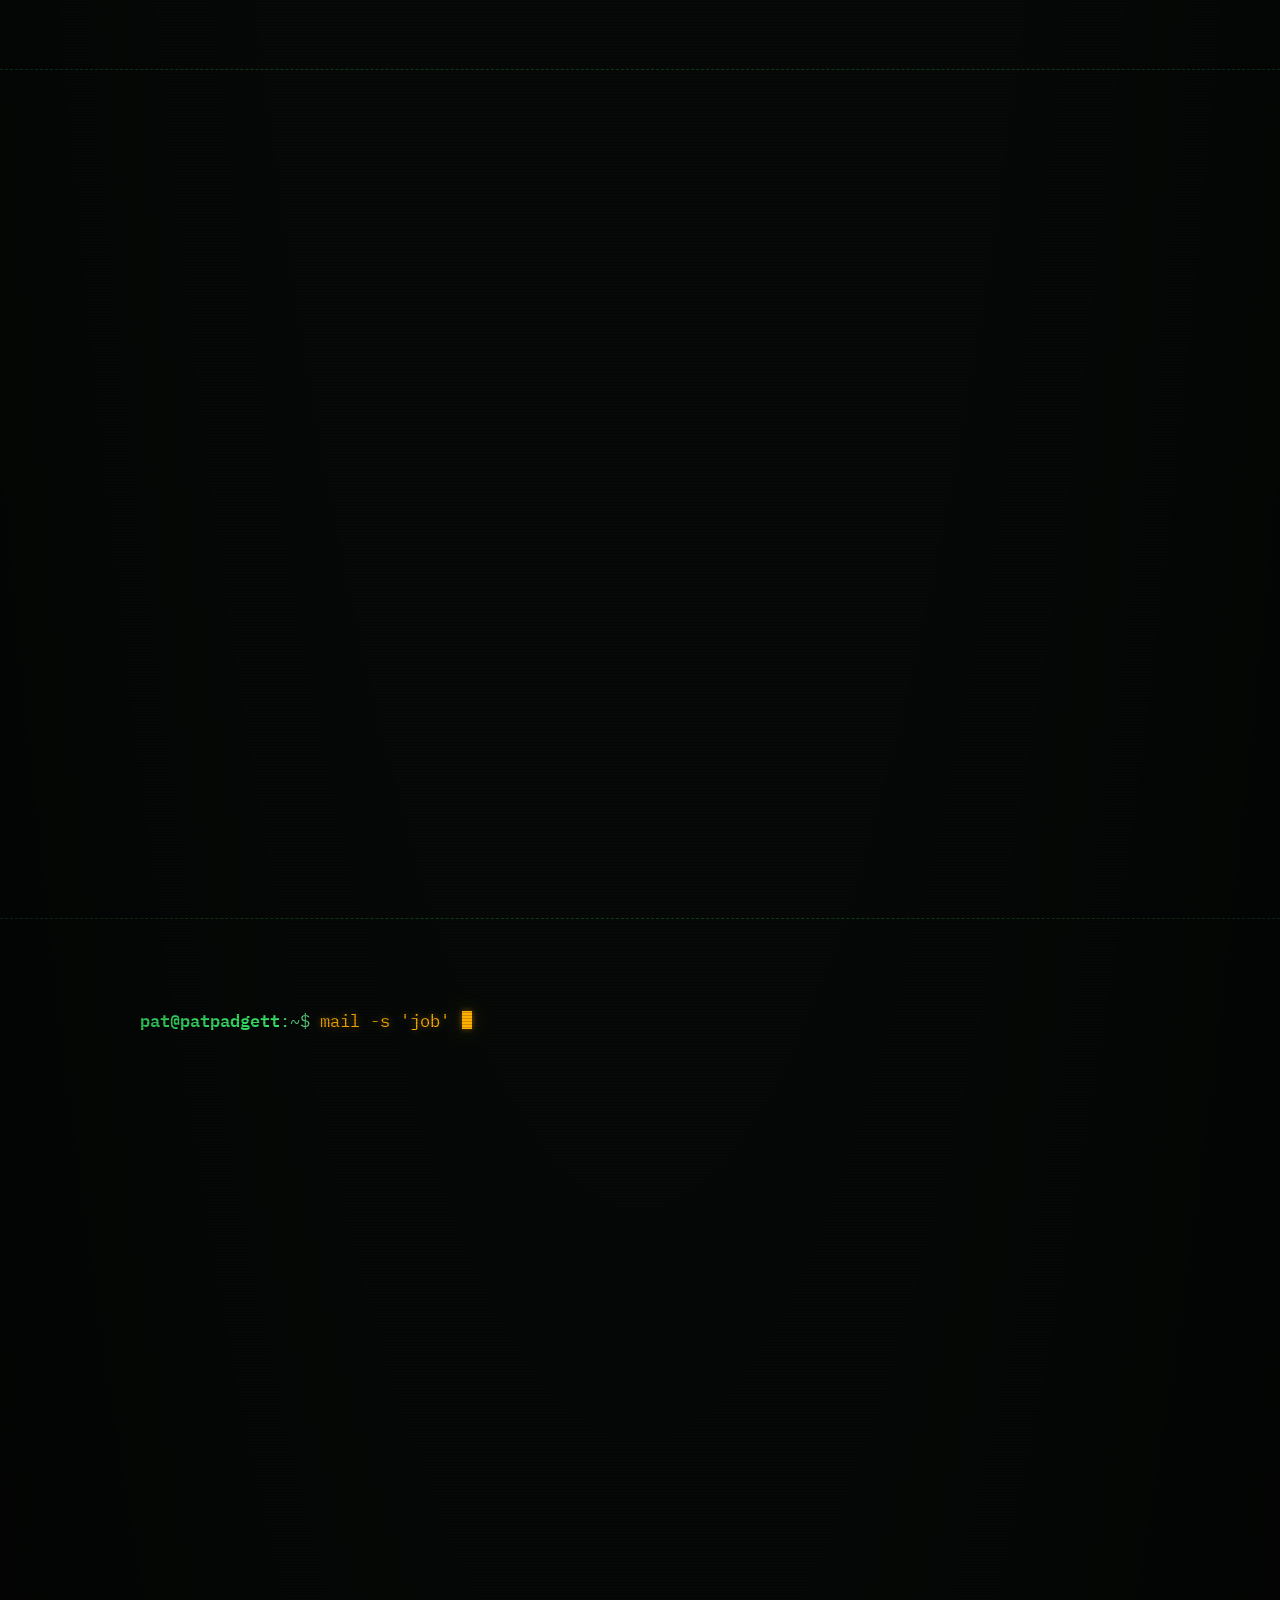
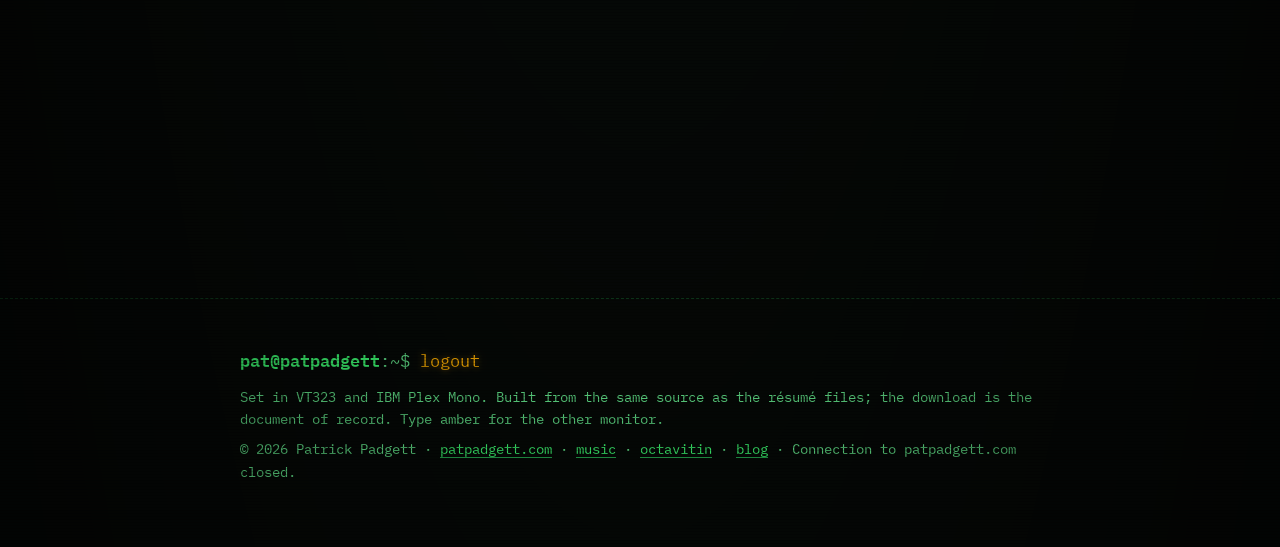
==== commit 6182b3e8: "SEO re-check: separators, description" ====
--- a/index.html
+++ b/index.html
@@ -595,7 +595,7 @@
   <div class="wrap">
     <span class="cmd" aria-hidden="true"><span class="ps1"><b>pat@patpadgett</b>:~$ </span><span class="typed" data-text="logout">logout</span><span class="cur"></span></span>
     <p>Set in VT323 and IBM Plex Mono. Built from the same source as the résumé files; the download is the document of record. Type <kbd>amber</kbd> for the other monitor.</p>
-    <p>&copy; 2026 Patrick Padgett &middot; <a href="https://patpadgett.com" rel="noopener">patpadgett.com</a> &middot; <a href="https://music.patpadgett.com" rel="noopener">music</a> · <a href="https://octavitin.patpadgett.com/" rel="noopener">octavitin</a> &middot; <a href="https://blog.patpadgett.com" rel="noopener">blog</a> &middot; Connection to patpadgett.com closed.</p>
+    <p>&copy; 2026 Patrick Padgett &middot; <a href="https://patpadgett.com" rel="noopener">patpadgett.com</a> &middot; <a href="https://music.patpadgett.com" rel="noopener">music</a> &middot; <a href="https://octavitin.patpadgett.com/" rel="noopener">octavitin</a> &middot; <a href="https://blog.patpadgett.com" rel="noopener">blog</a> &middot; Connection to patpadgett.com closed.</p>
   </div>
 </footer>
 </div>
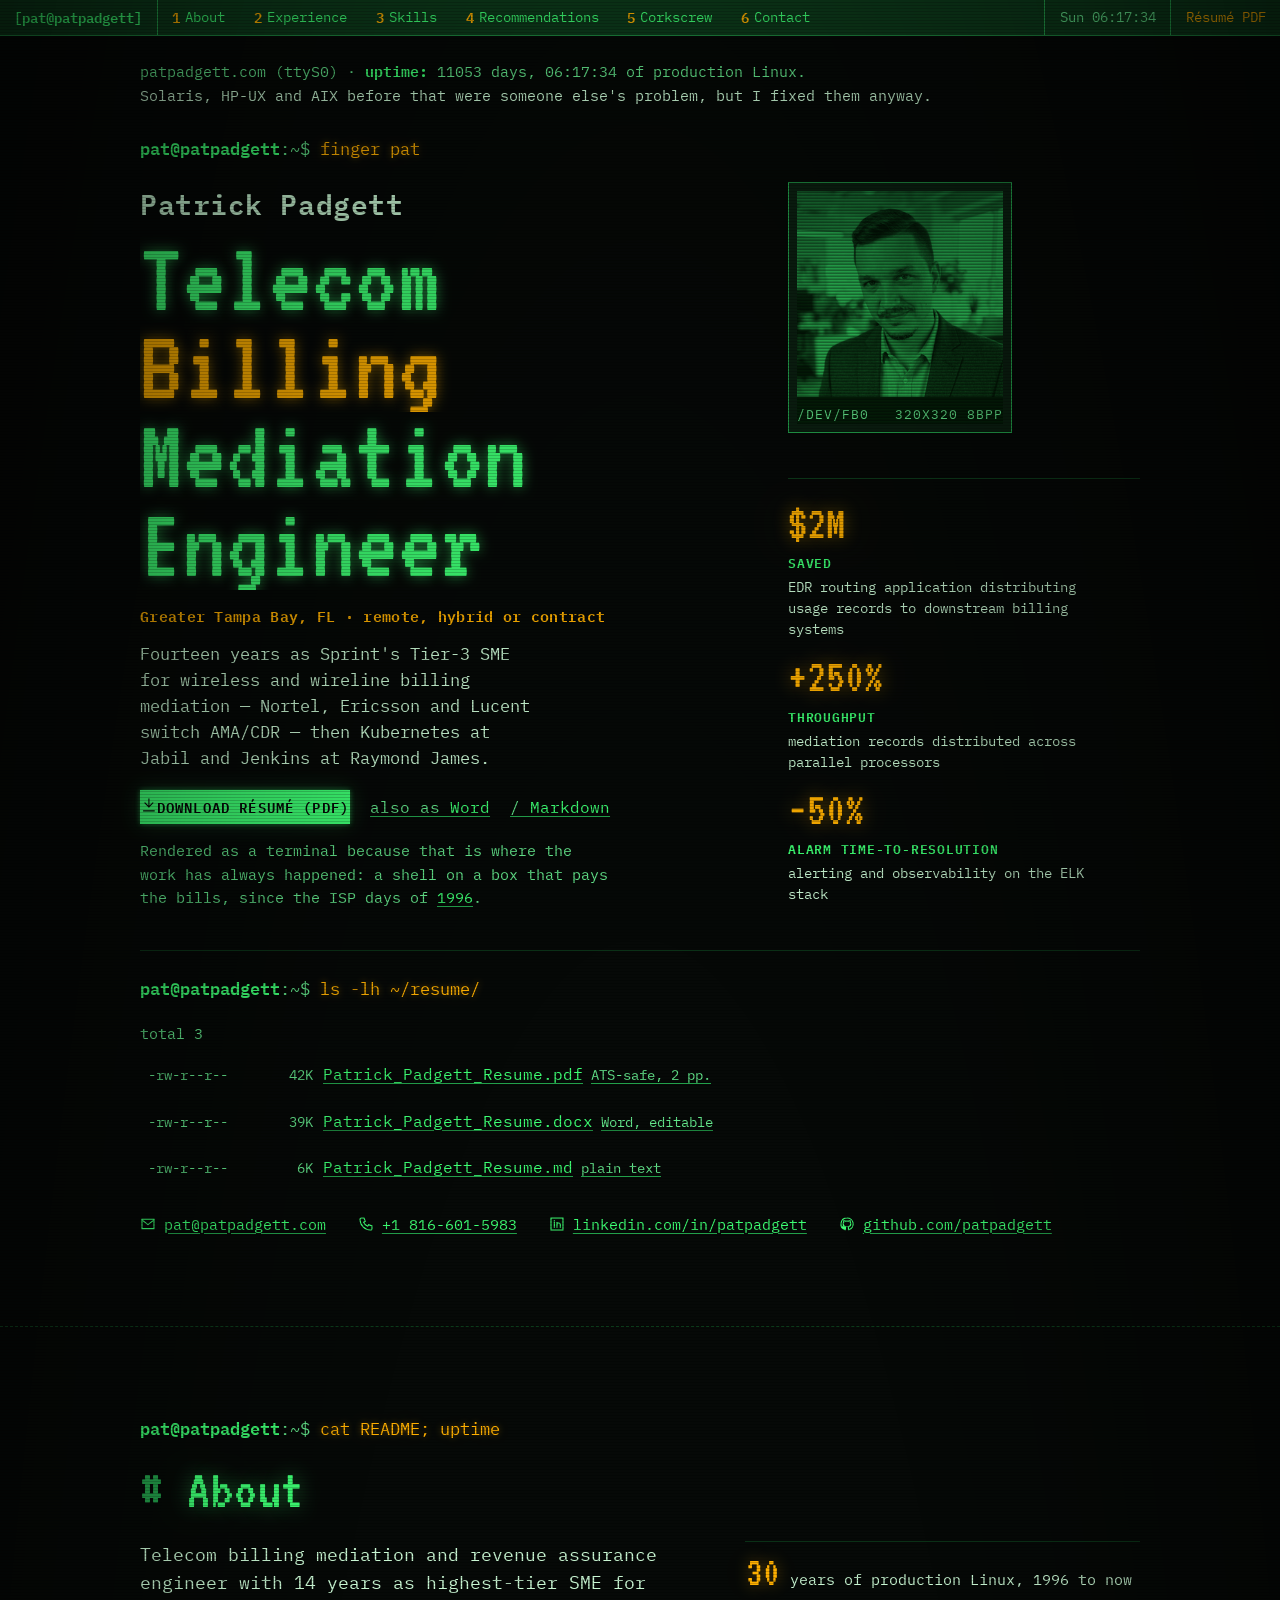
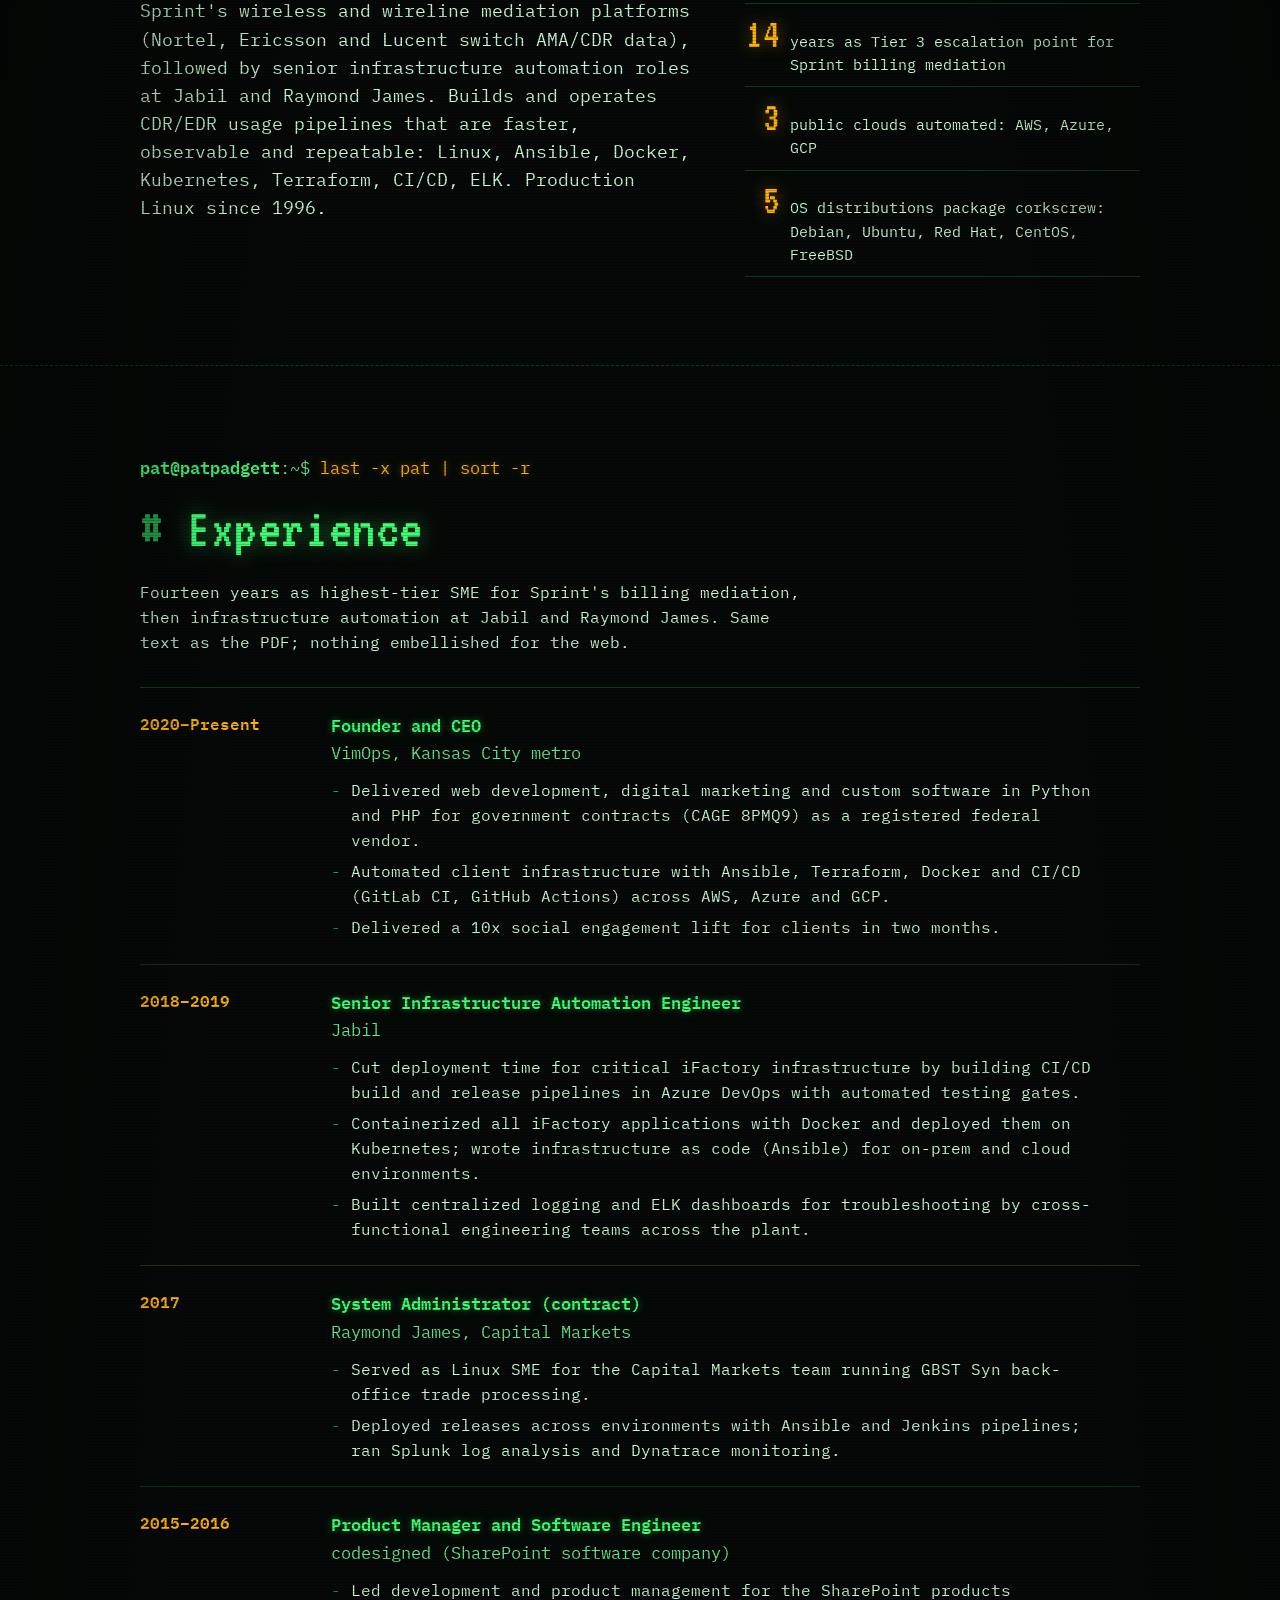
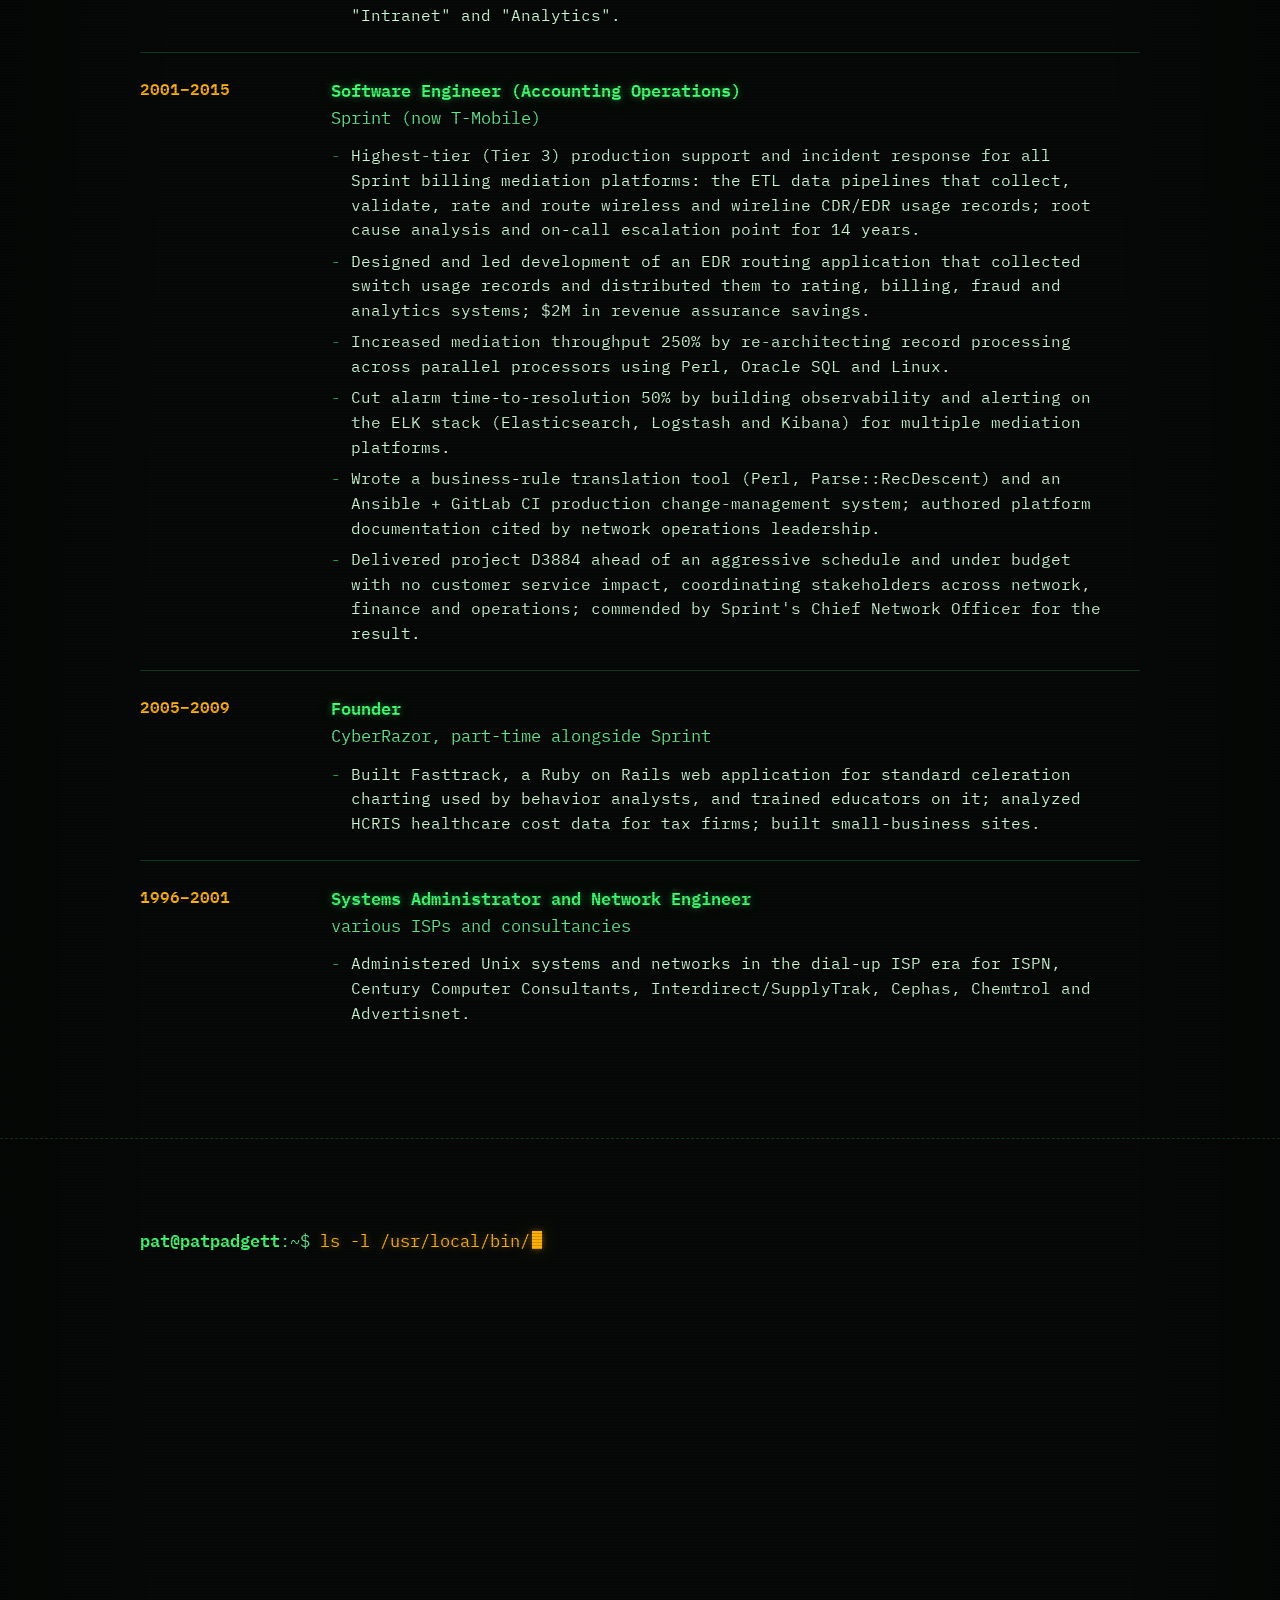
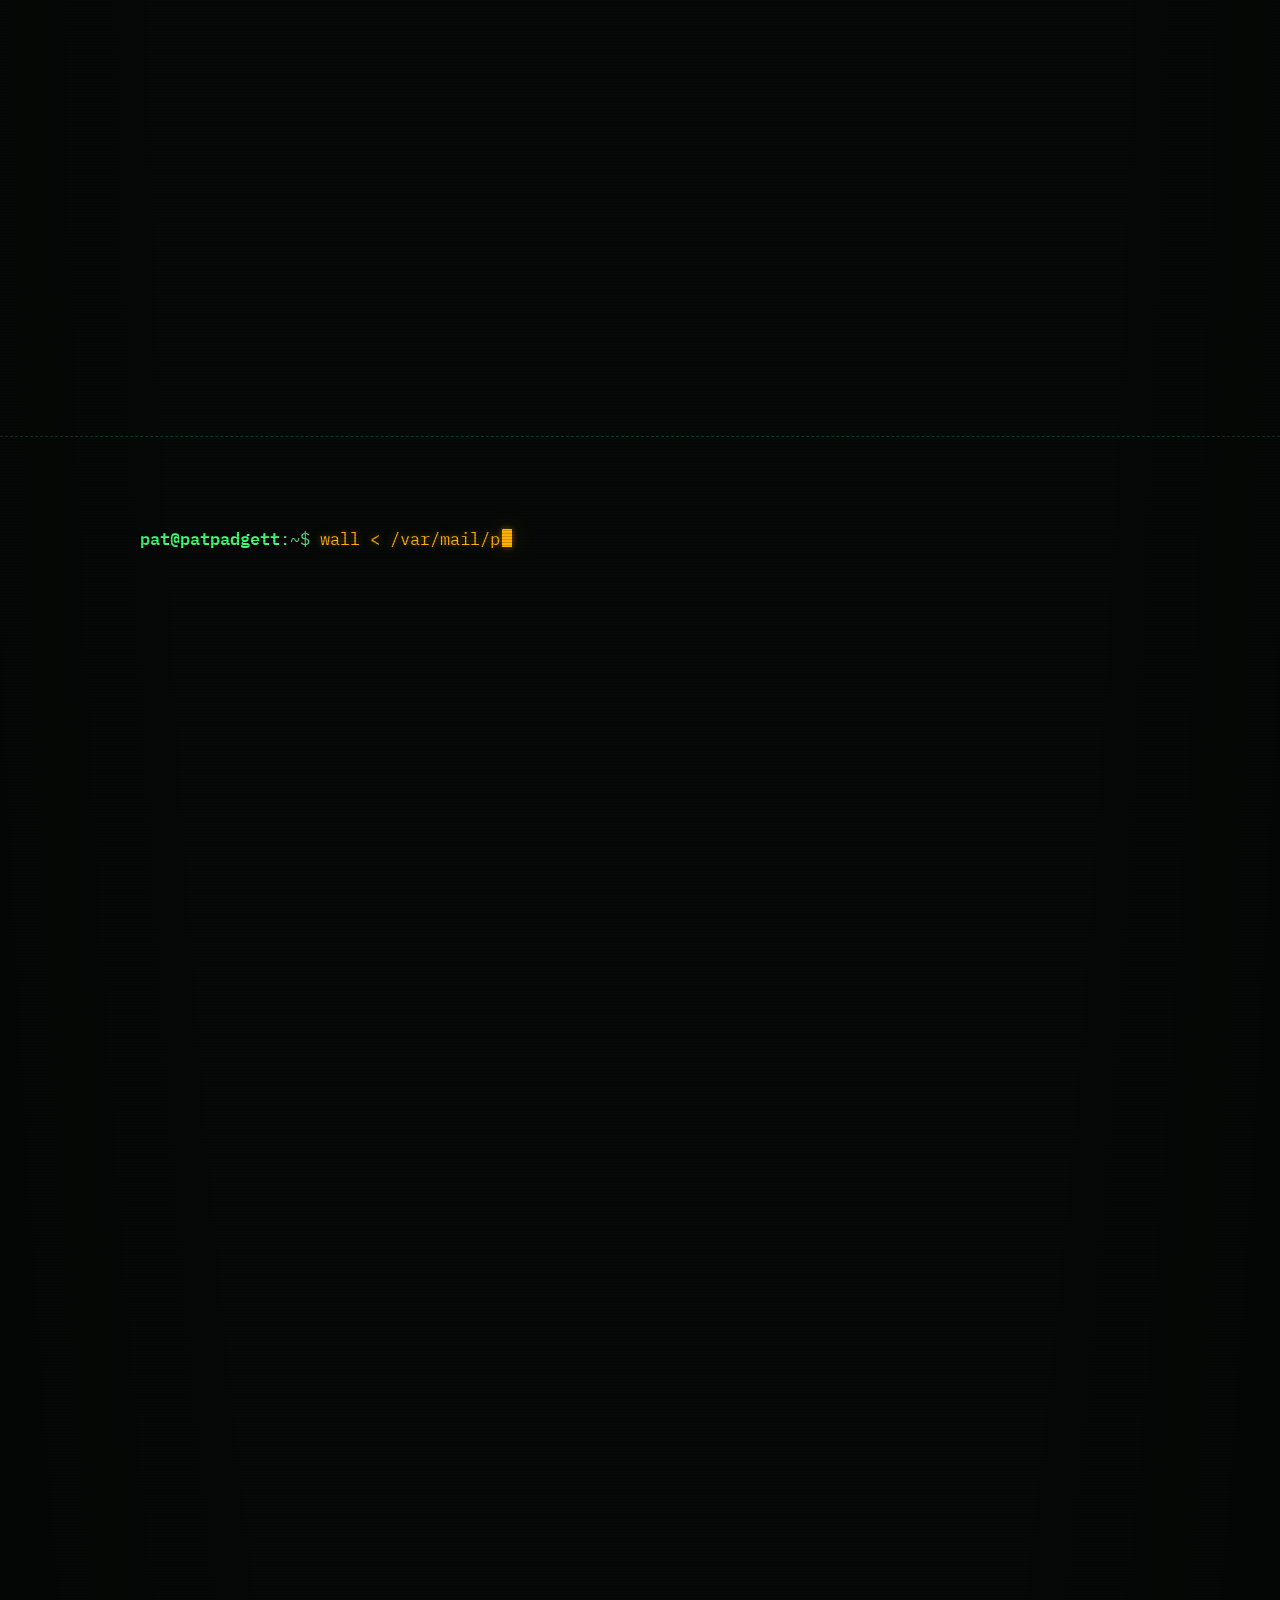
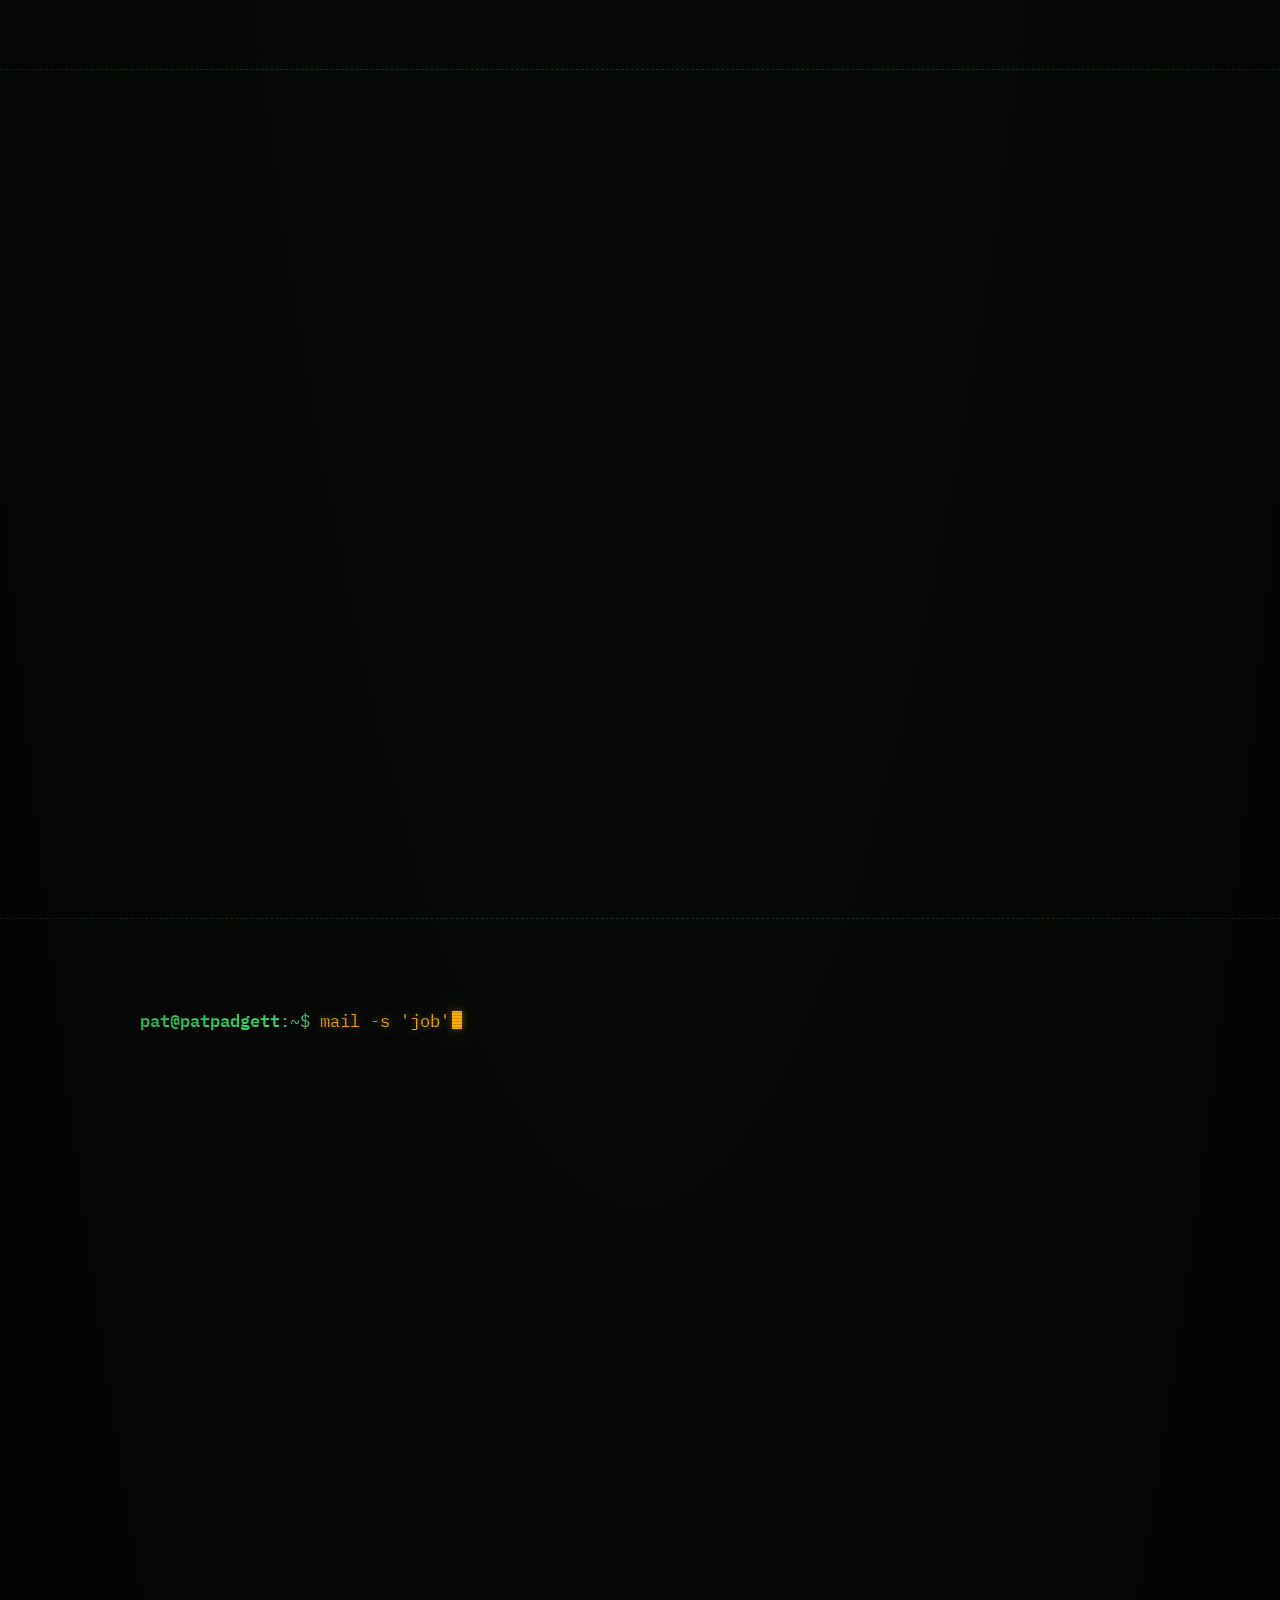
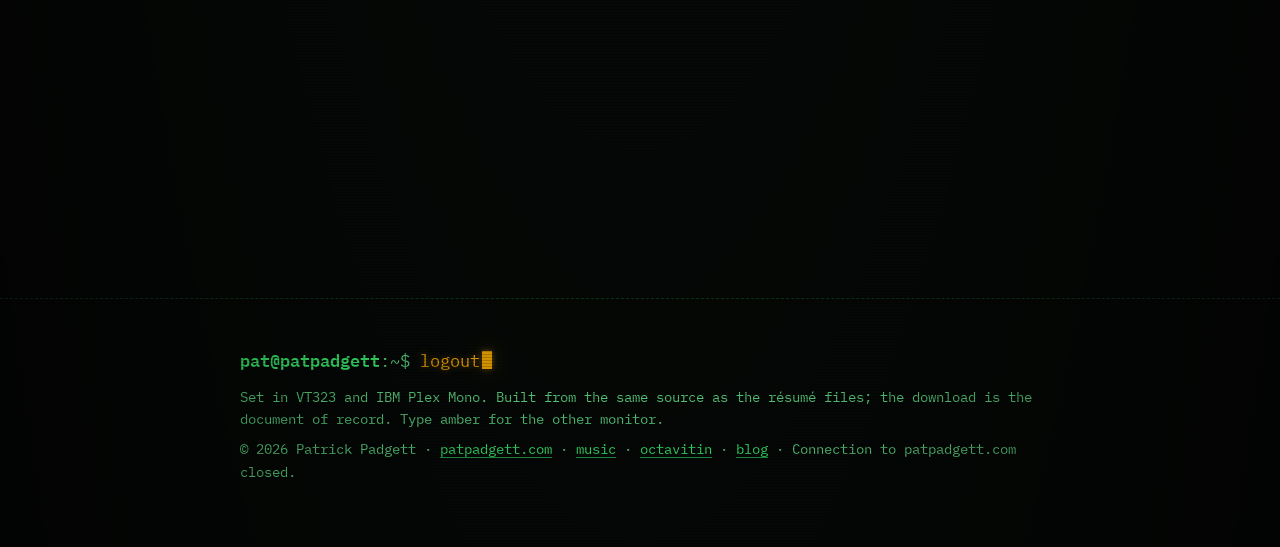
==== commit 32348d25: "Remove Google Analytics + Clarity" ====
--- a/index.html
+++ b/index.html
@@ -1,9 +1,6 @@
 <!doctype html>
 <html lang="en">
 <head>
-<!-- Google tag (gtag.js) -->
-<script async src="https://www.googletagmanager.com/gtag/js?id=G-F128M4WQ57"></script>
-<script>window.dataLayer=window.dataLayer||[];function gtag(){dataLayer.push(arguments);}gtag('js',new Date());gtag('config','G-F128M4WQ57');</script>
 <meta charset="utf-8">
 <meta name="viewport" content="width=device-width, initial-scale=1">
 <title>Patrick Padgett — Telecom Billing Mediation &amp; Infrastructure Automation Engineer</title>
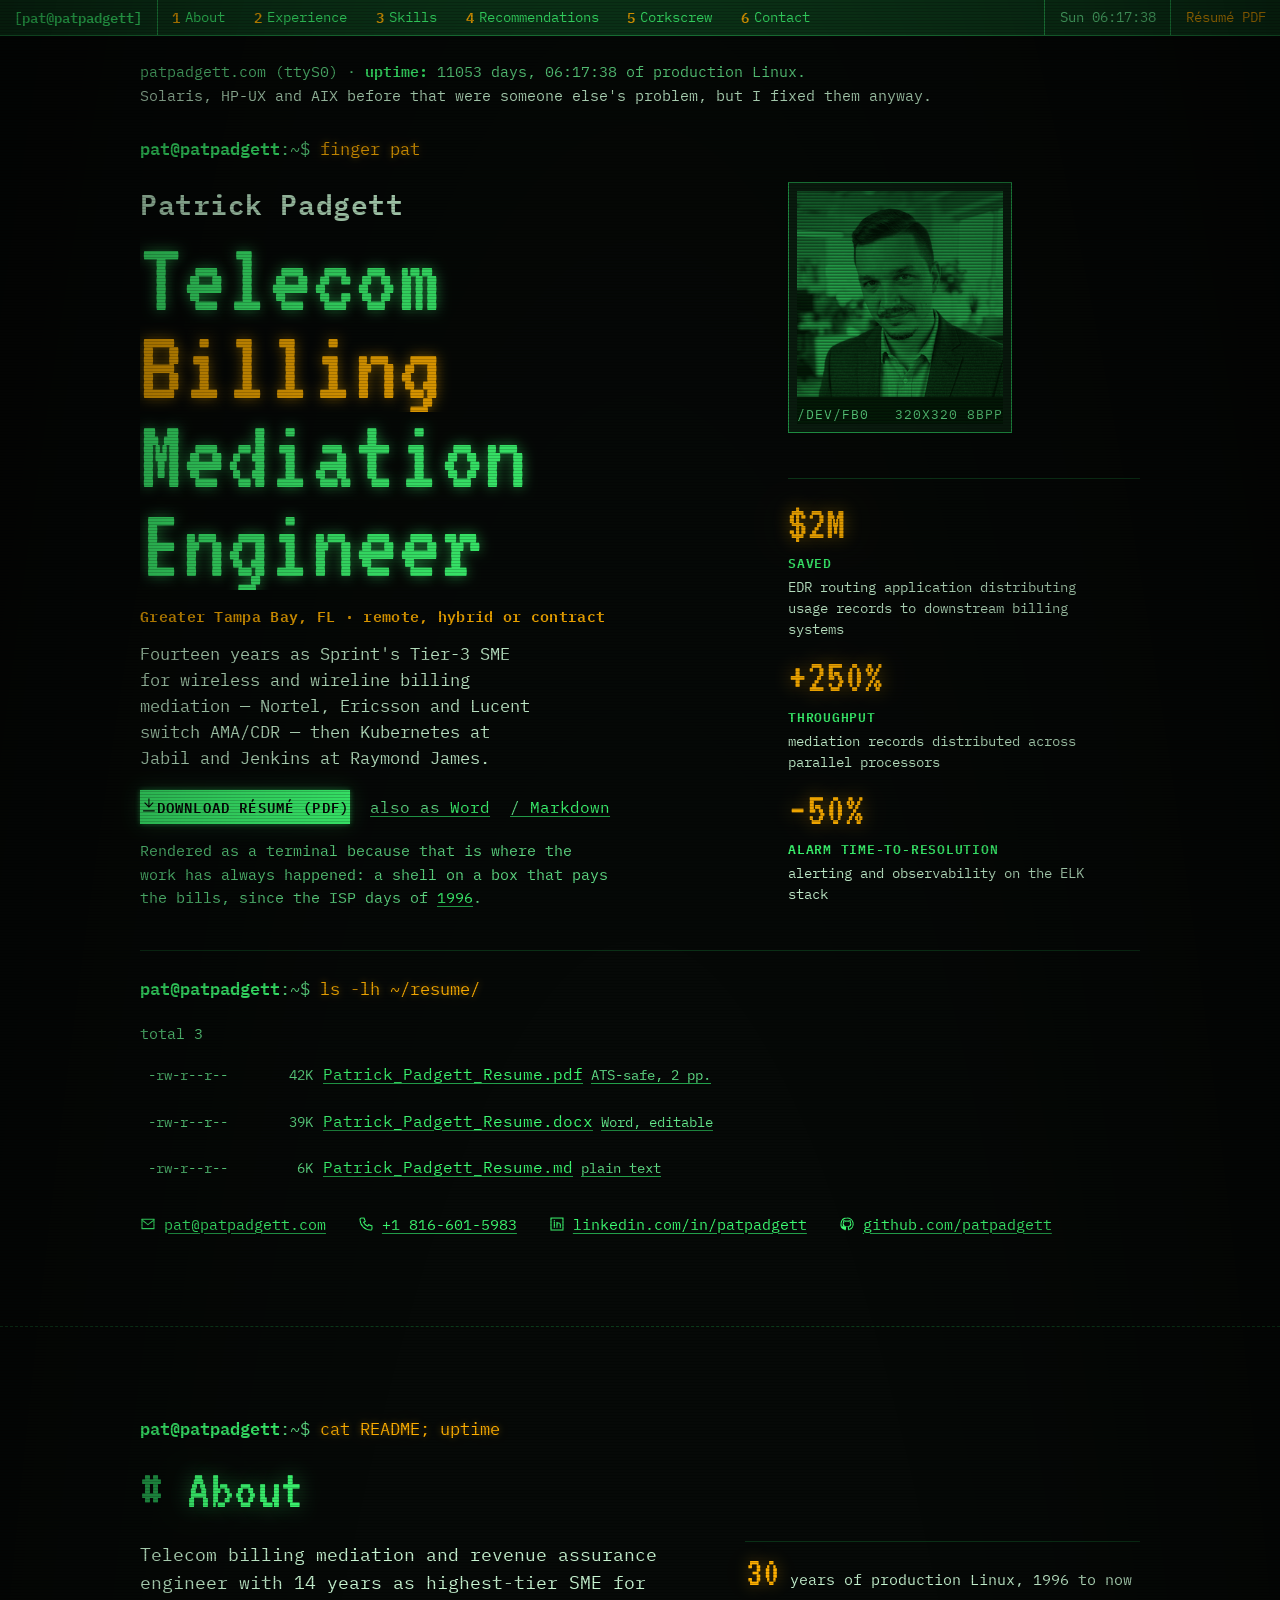
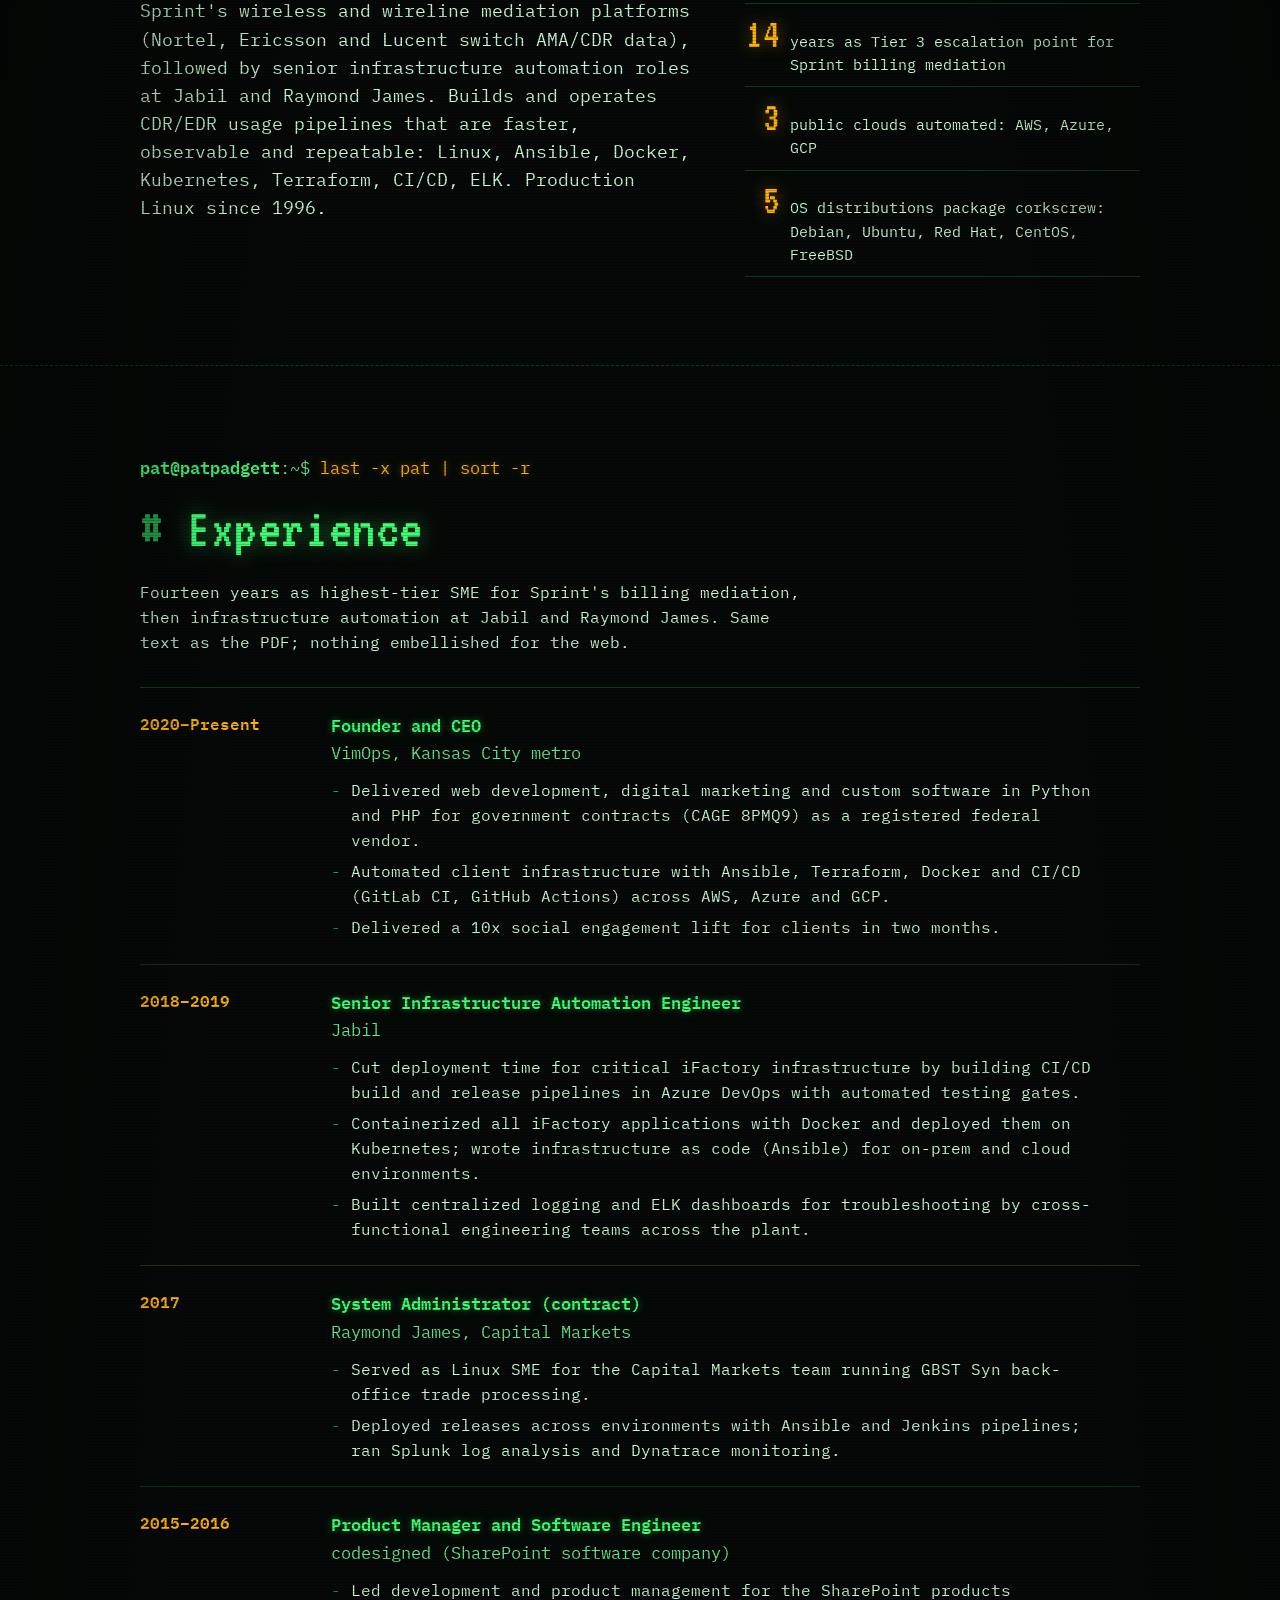
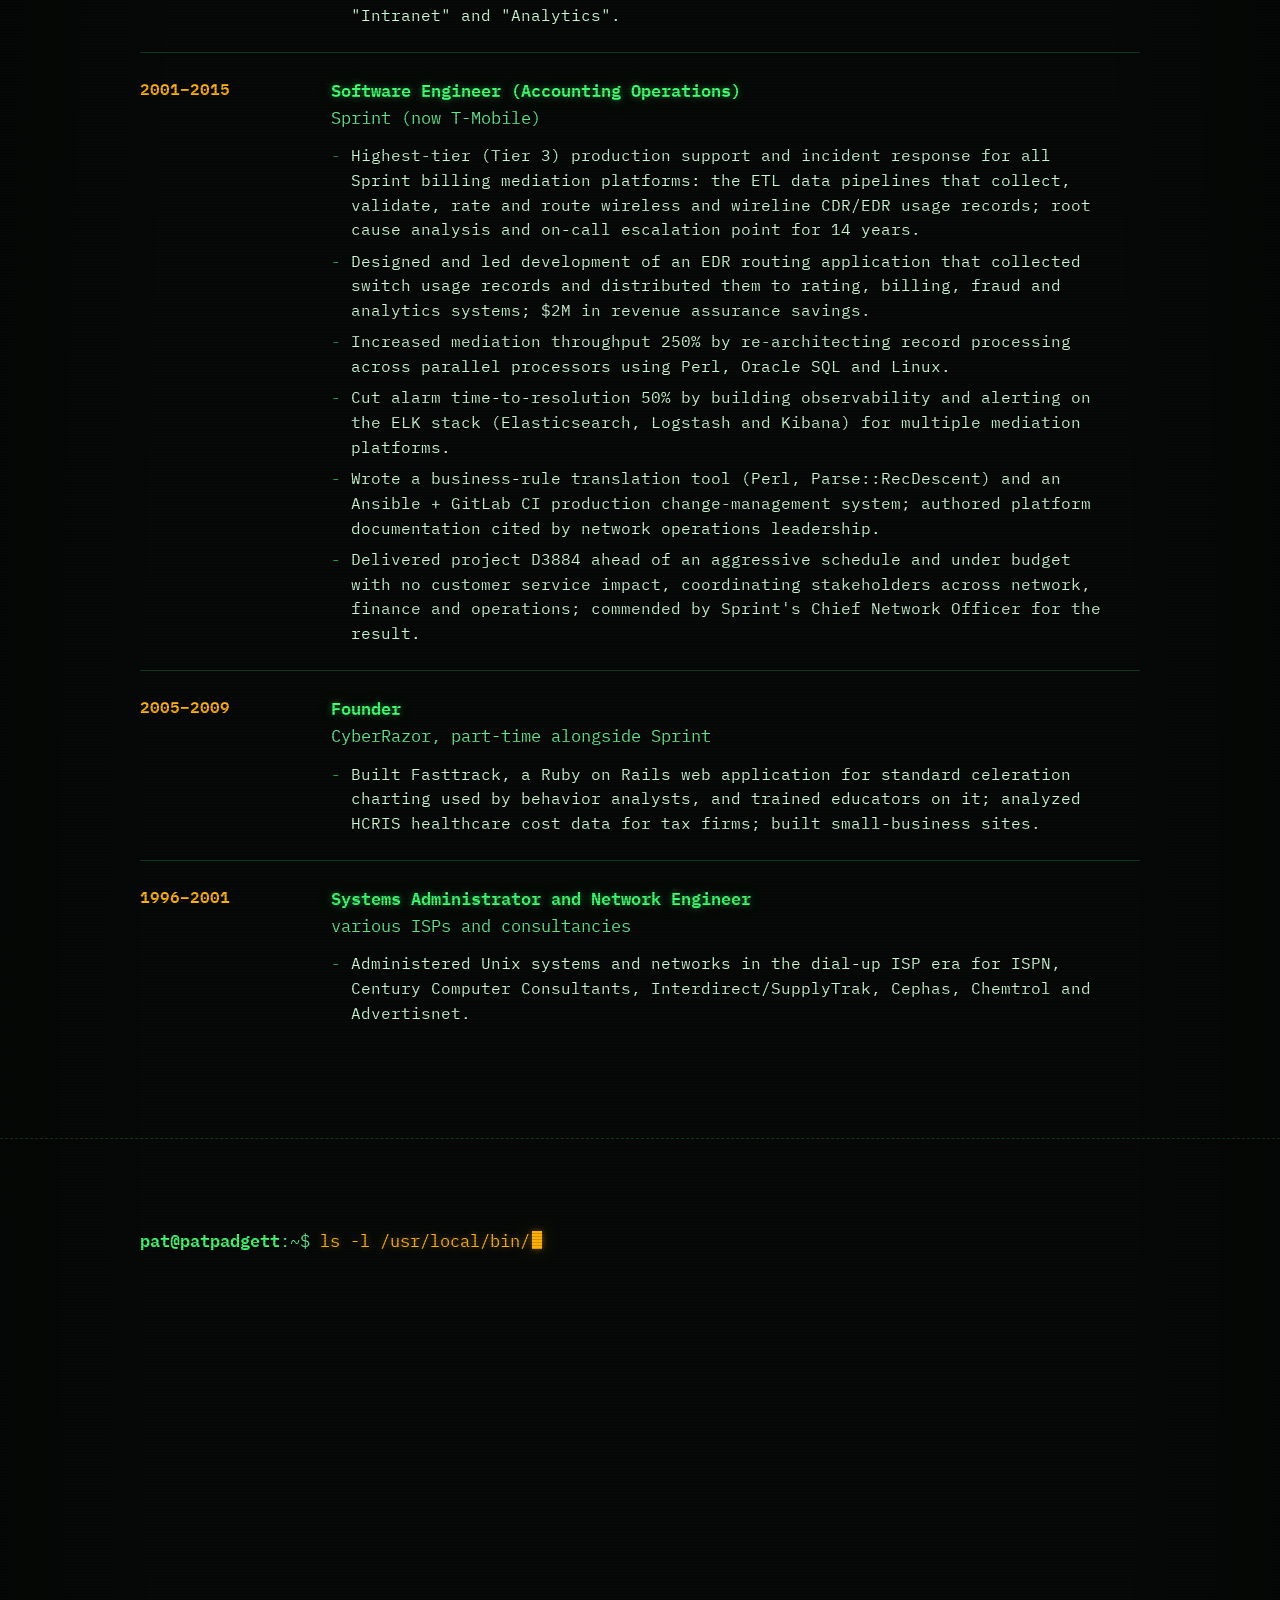
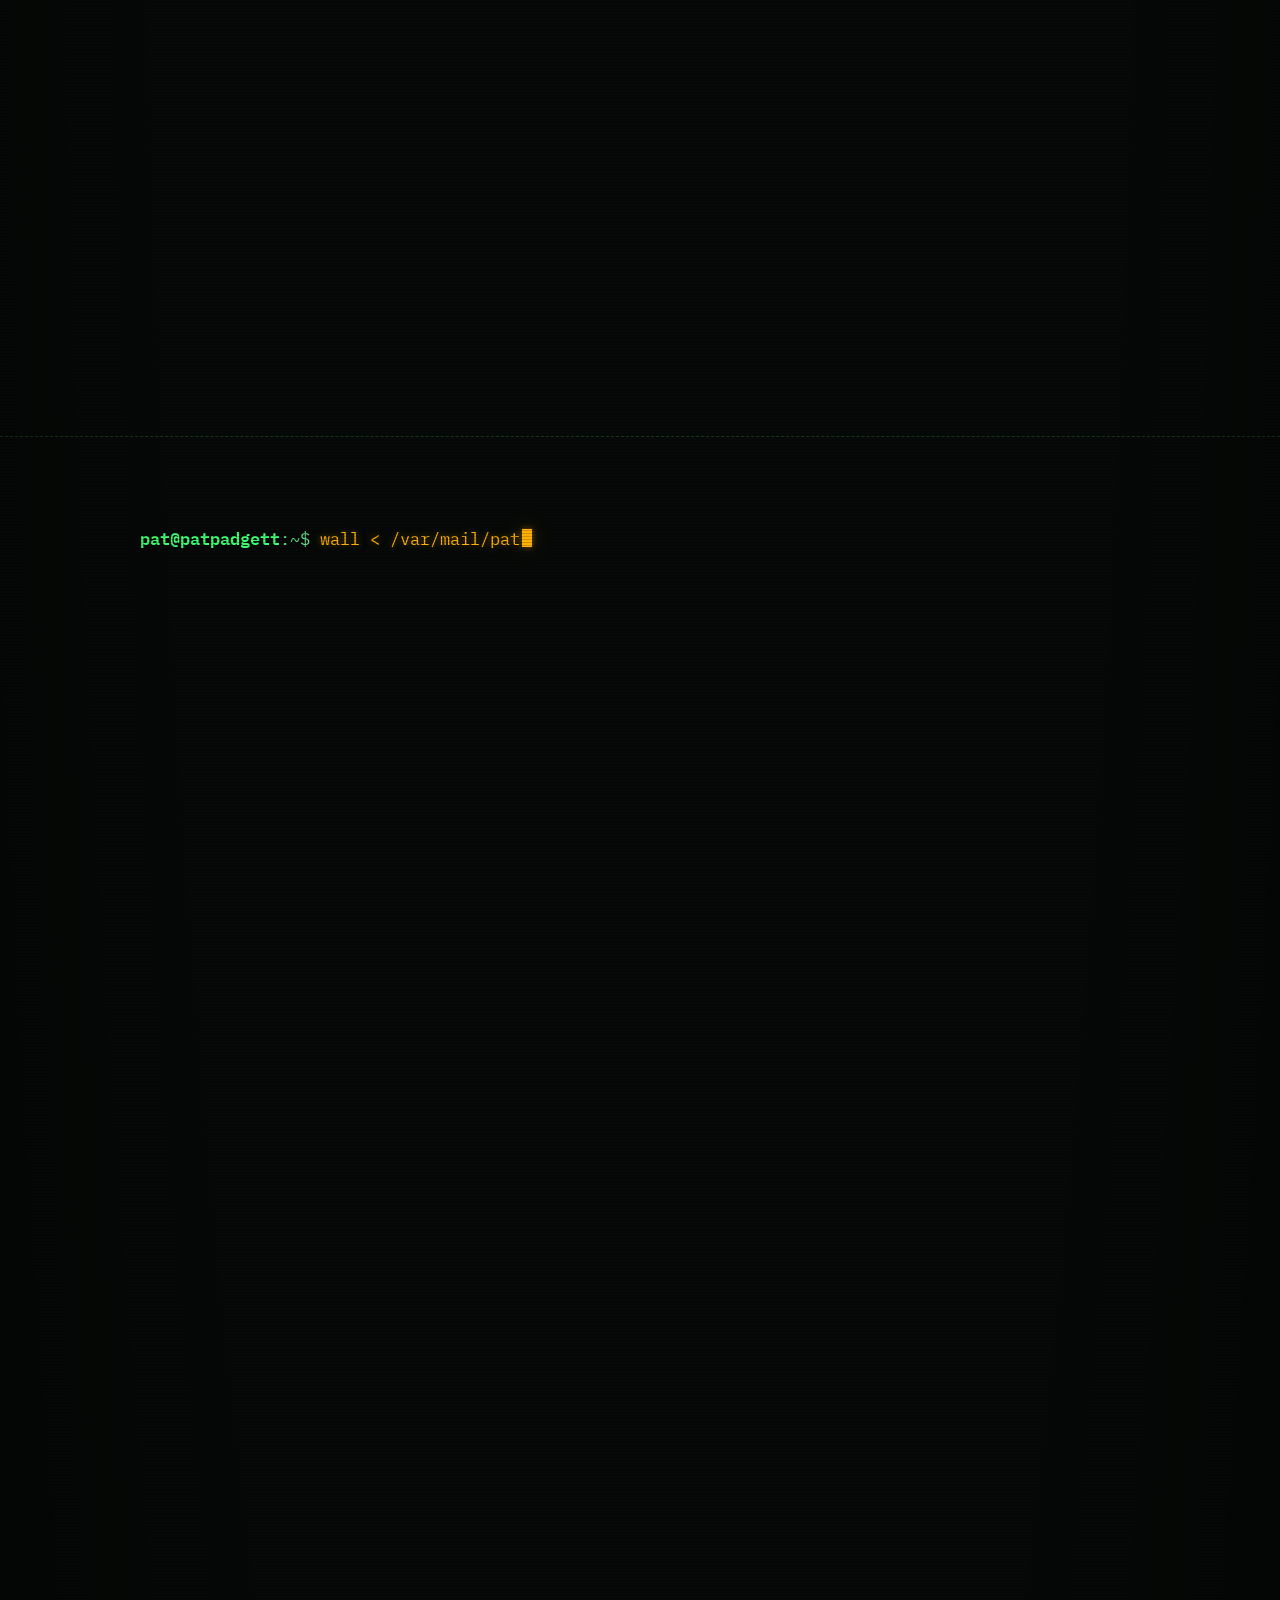
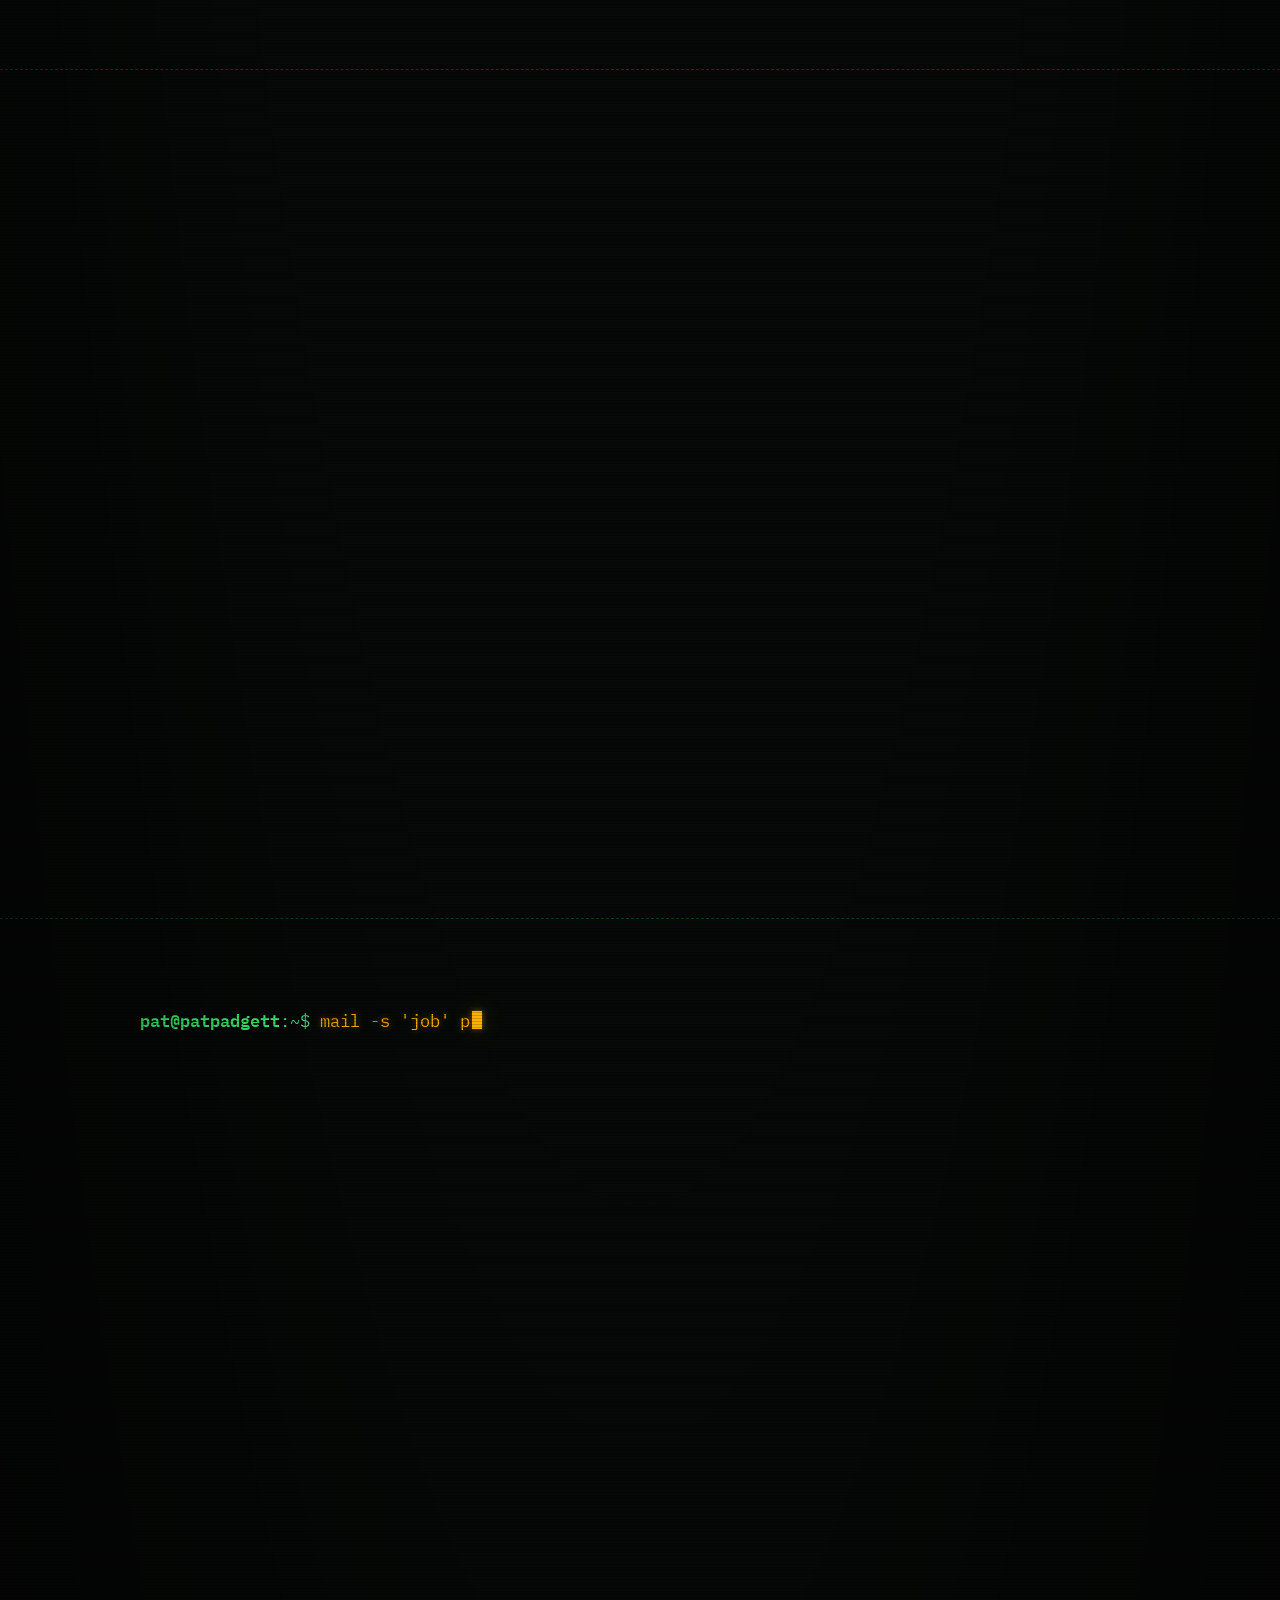
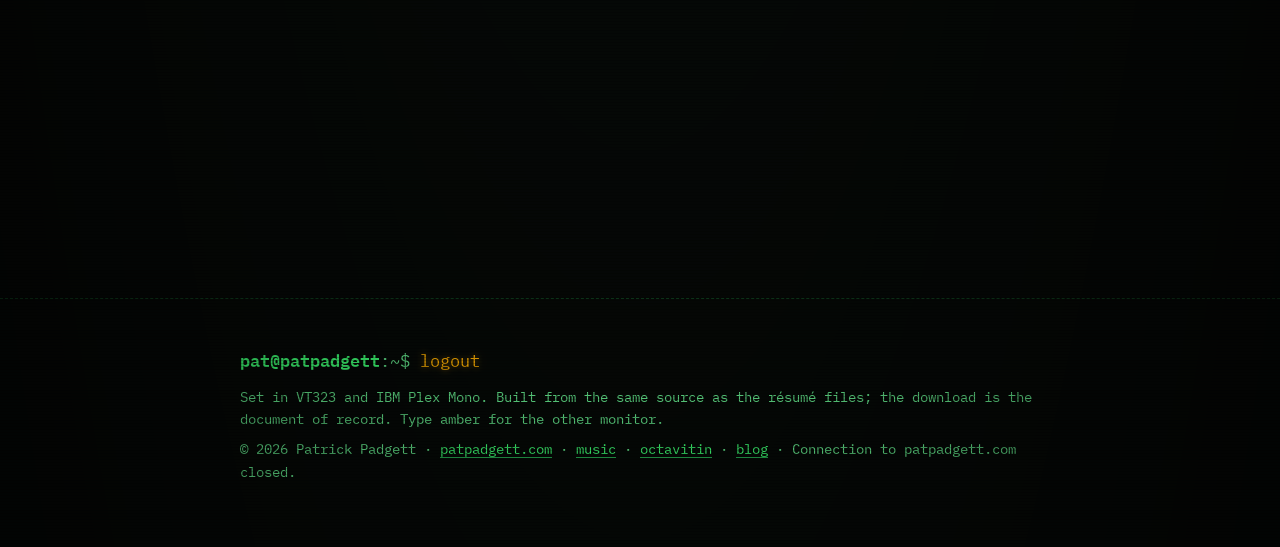
==== commit 9c5e314d: "Add Hotjar (6780883)" ====
--- a/index.html
+++ b/index.html
@@ -1,6 +1,17 @@
 <!doctype html>
 <html lang="en">
 <head>
+<!-- Hotjar Tracking Code for work.patpadgett.com -->
+<script>
+    (function(h,o,t,j,a,r){
+        h.hj=h.hj||function(){(h.hj.q=h.hj.q||[]).push(arguments)};
+        h._hjSettings={hjid:6780883,hjsv:6};
+        a=o.getElementsByTagName('head')[0];
+        r=o.createElement('script');r.async=1;
+        r.src=t+h._hjSettings.hjid+j+h._hjSettings.hjsv;
+        a.appendChild(r);
+    })(window,document,'https://static.hotjar.com/c/hotjar-','.js?sv=');
+</script>
 <meta charset="utf-8">
 <meta name="viewport" content="width=device-width, initial-scale=1">
 <title>Patrick Padgett — Telecom Billing Mediation &amp; Infrastructure Automation Engineer</title>
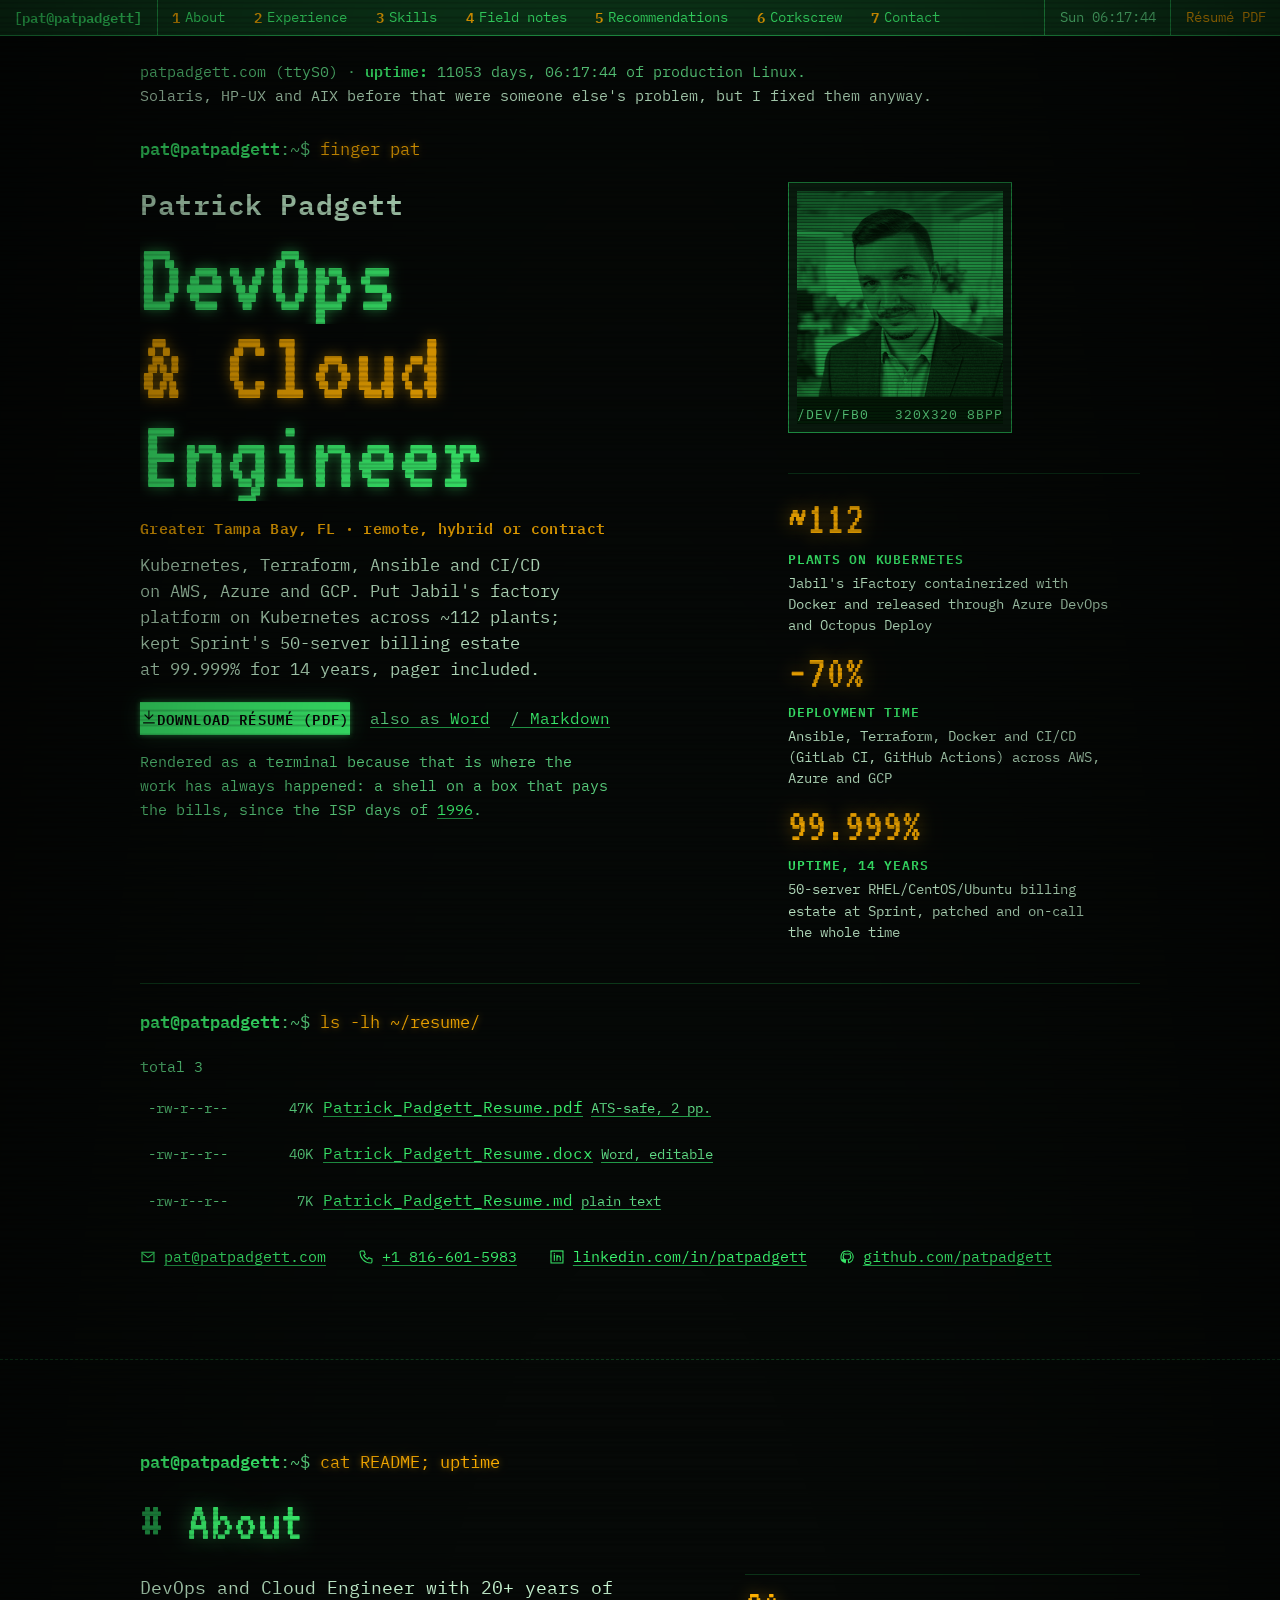
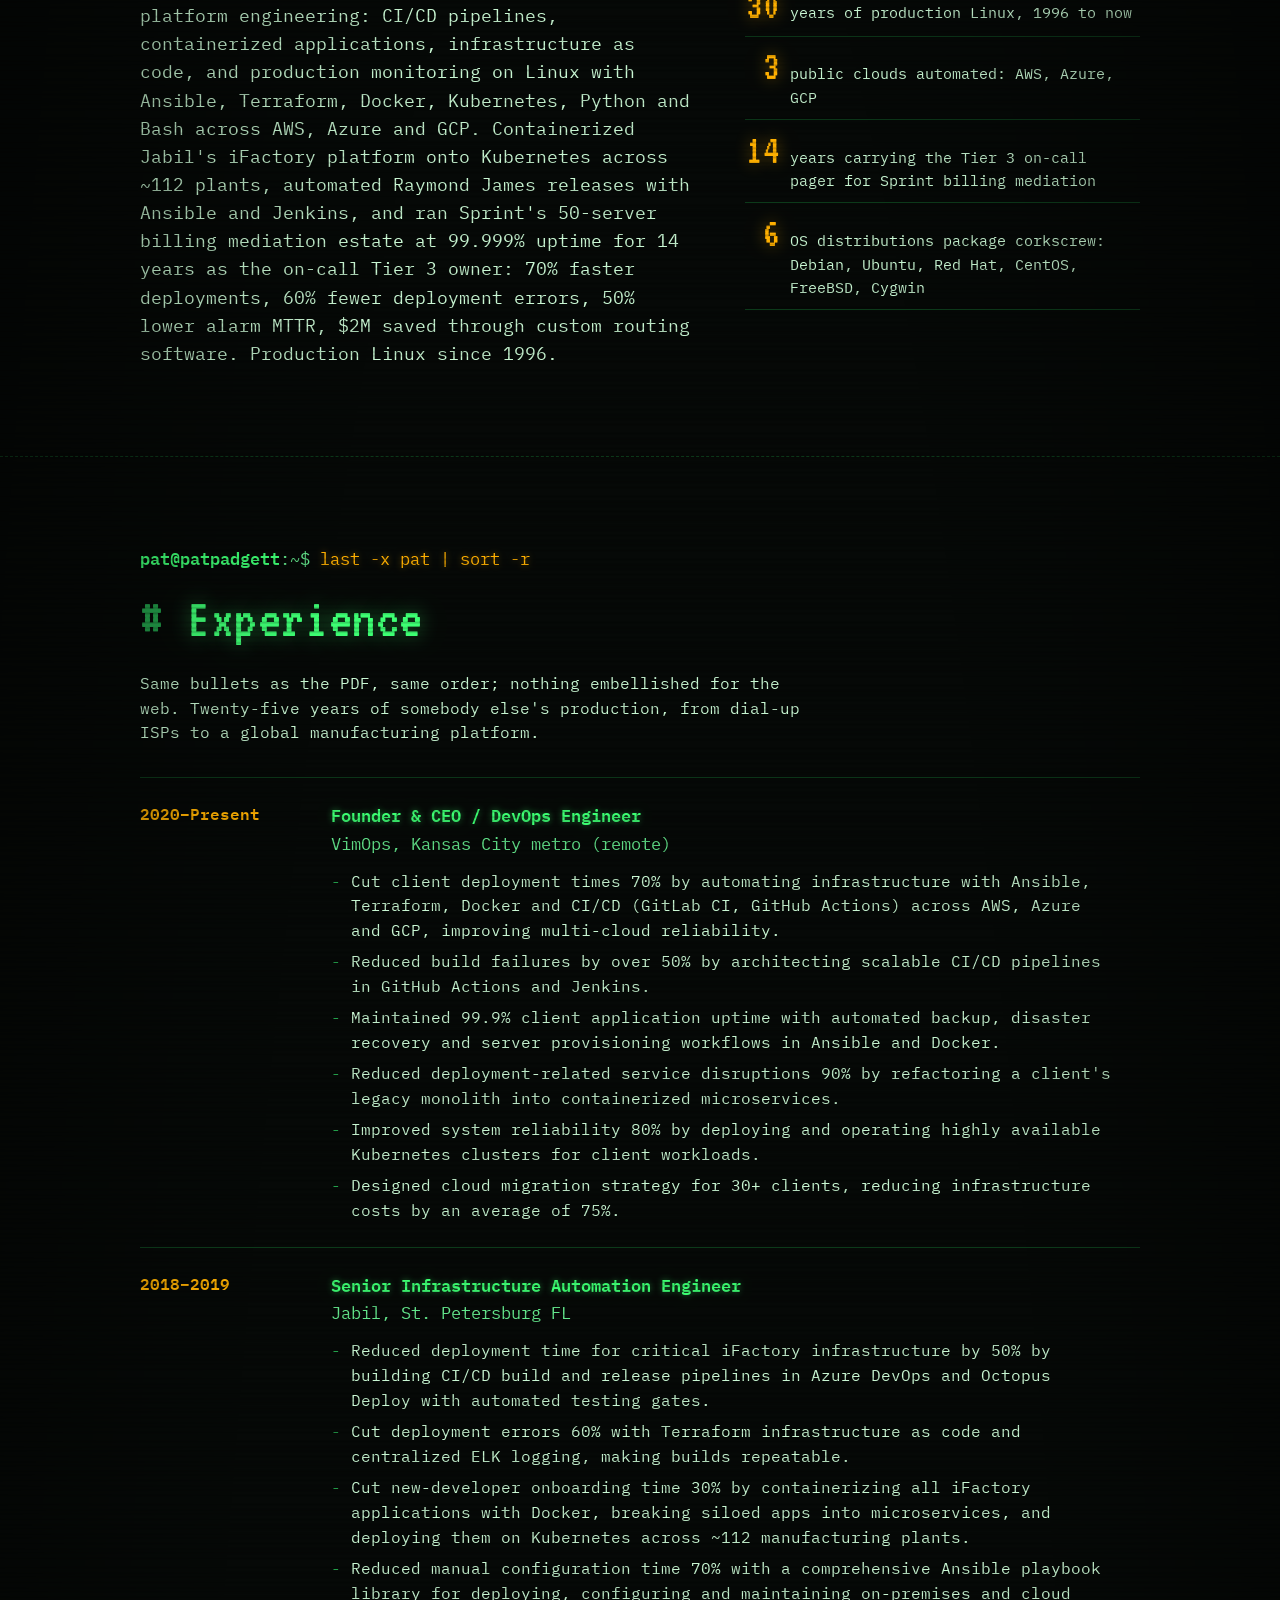
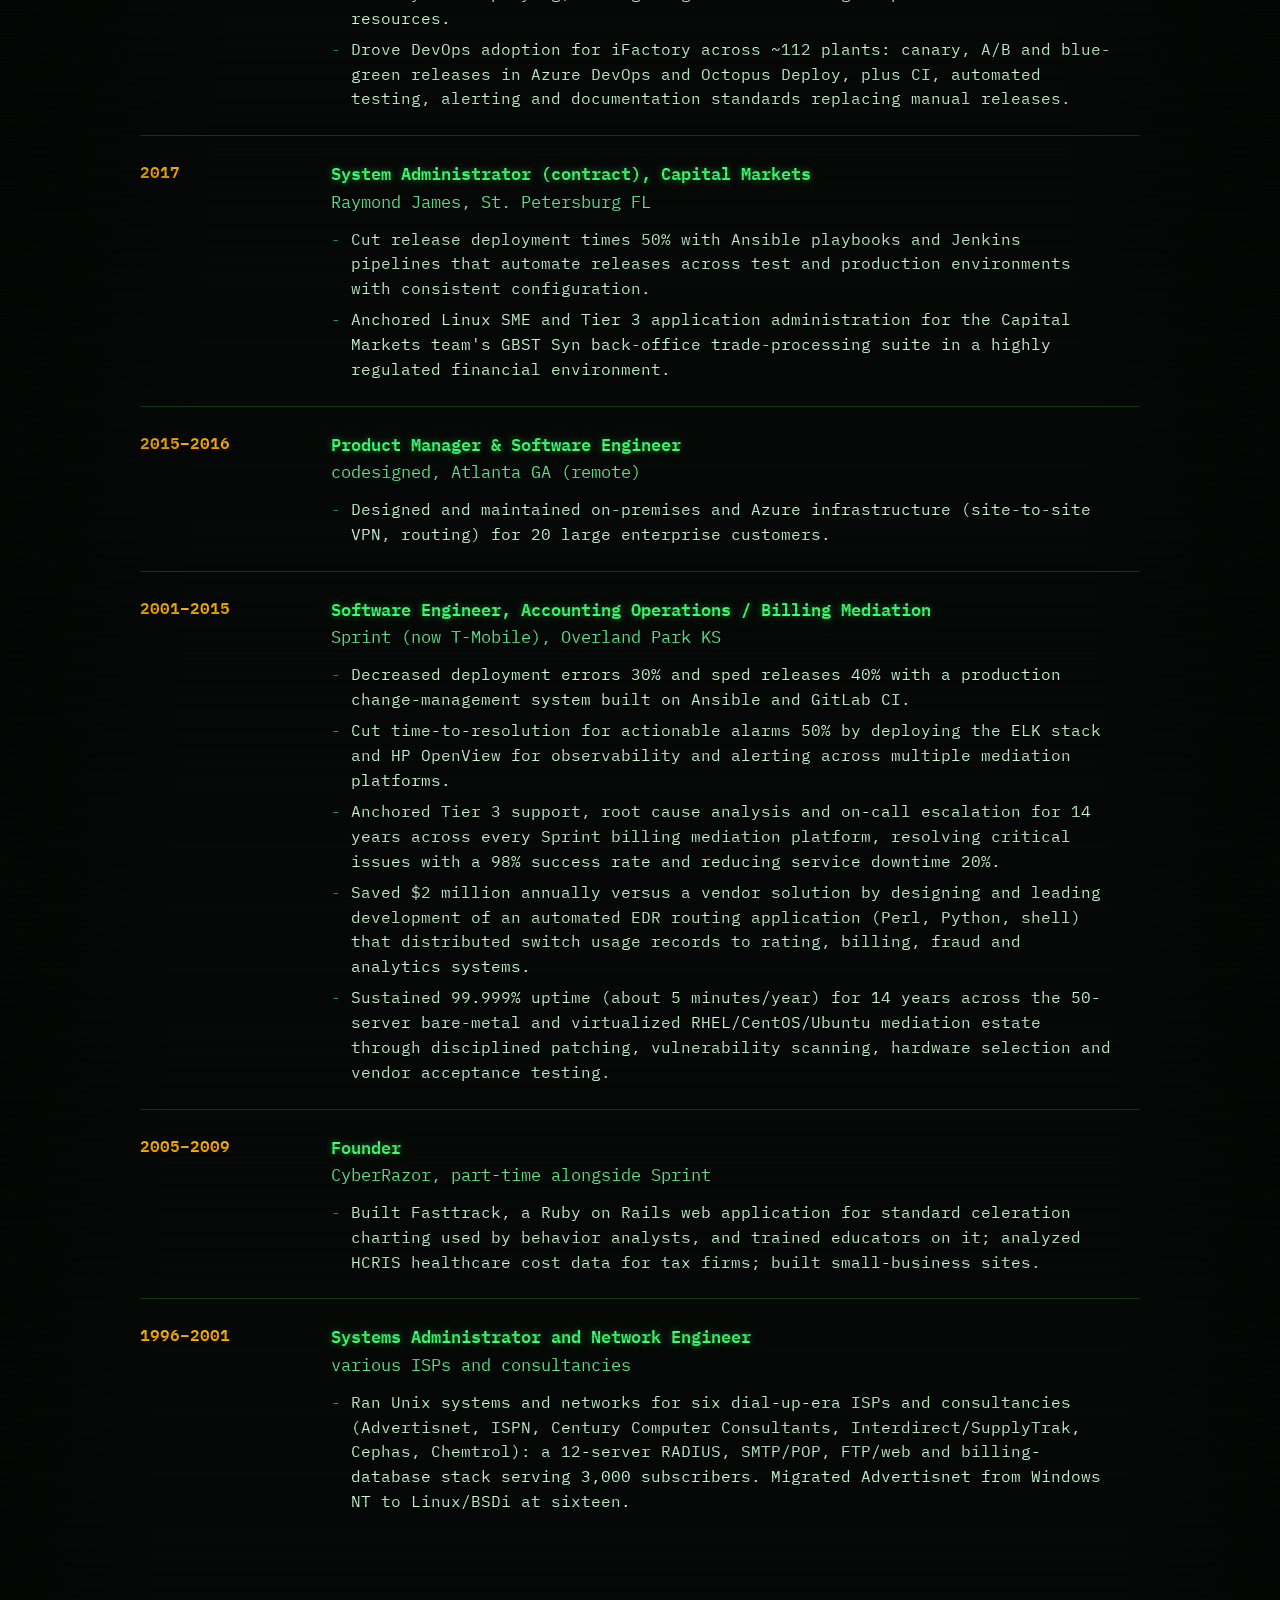
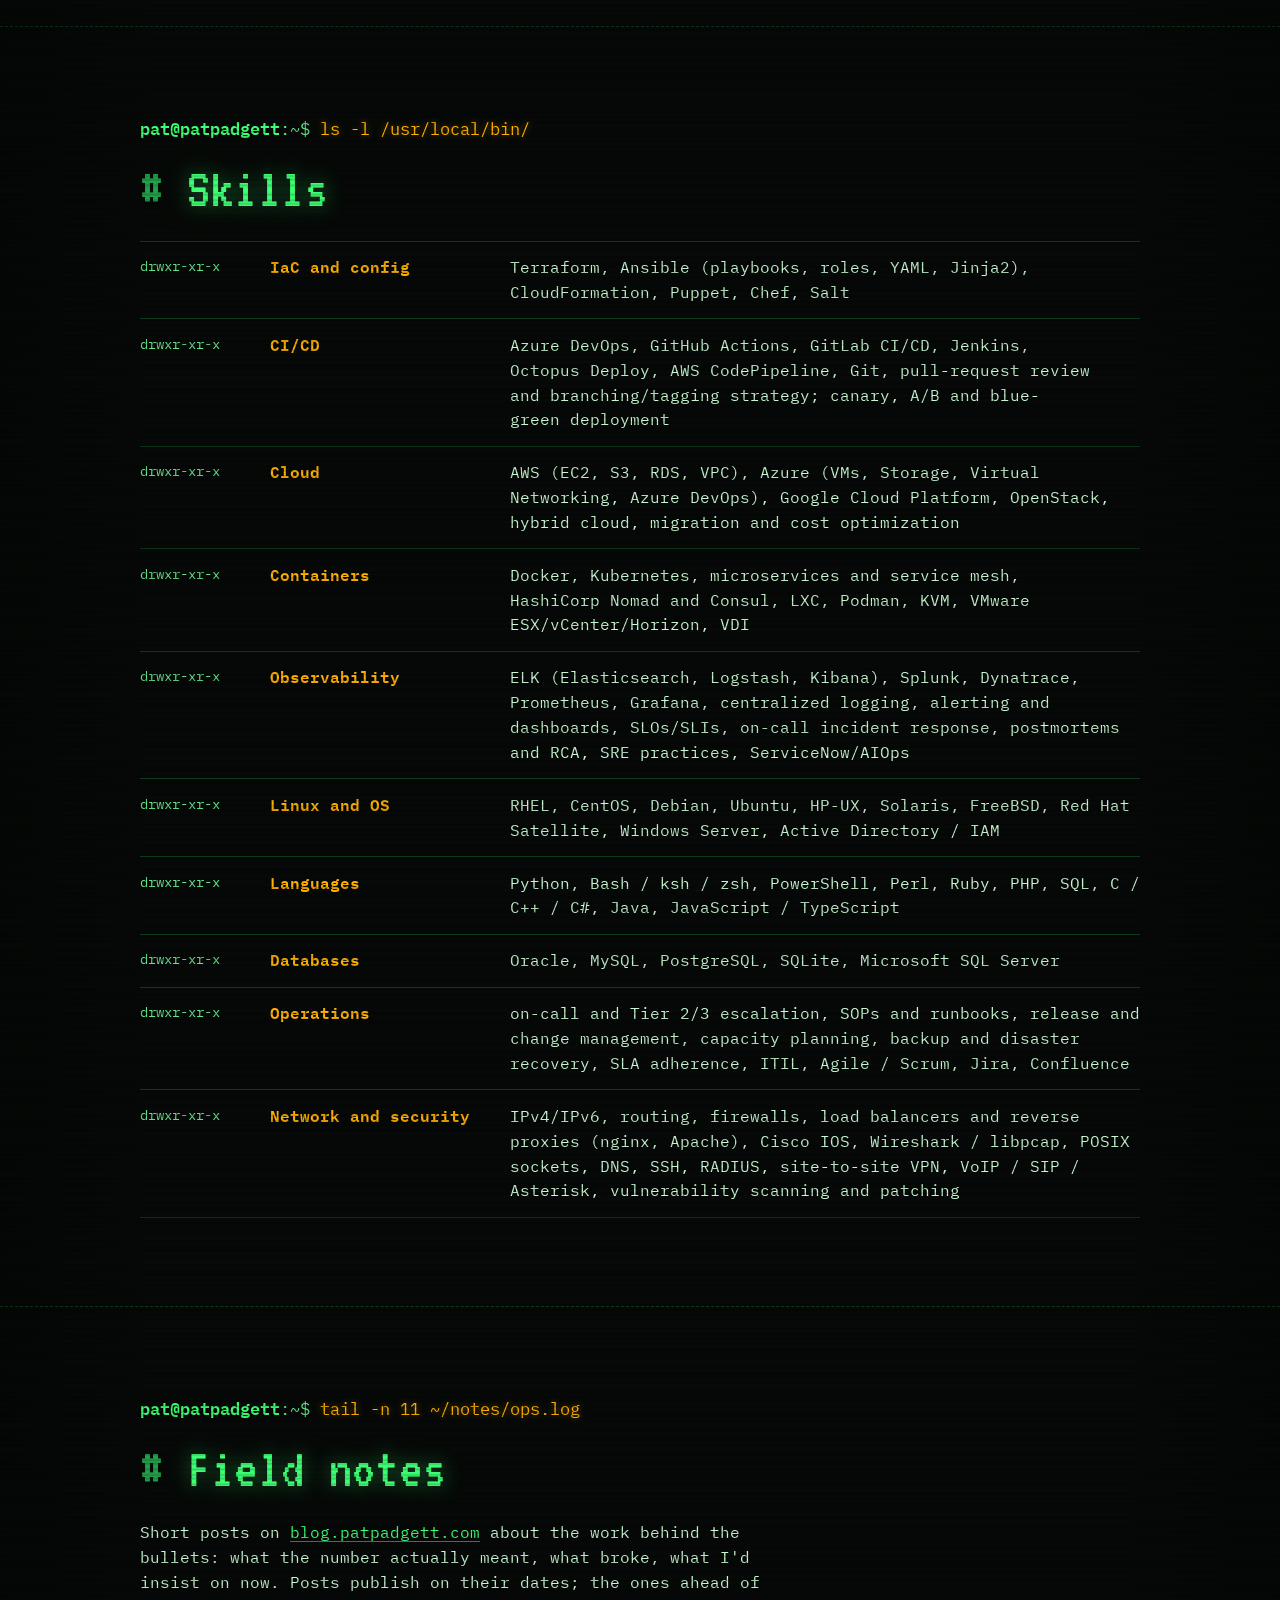
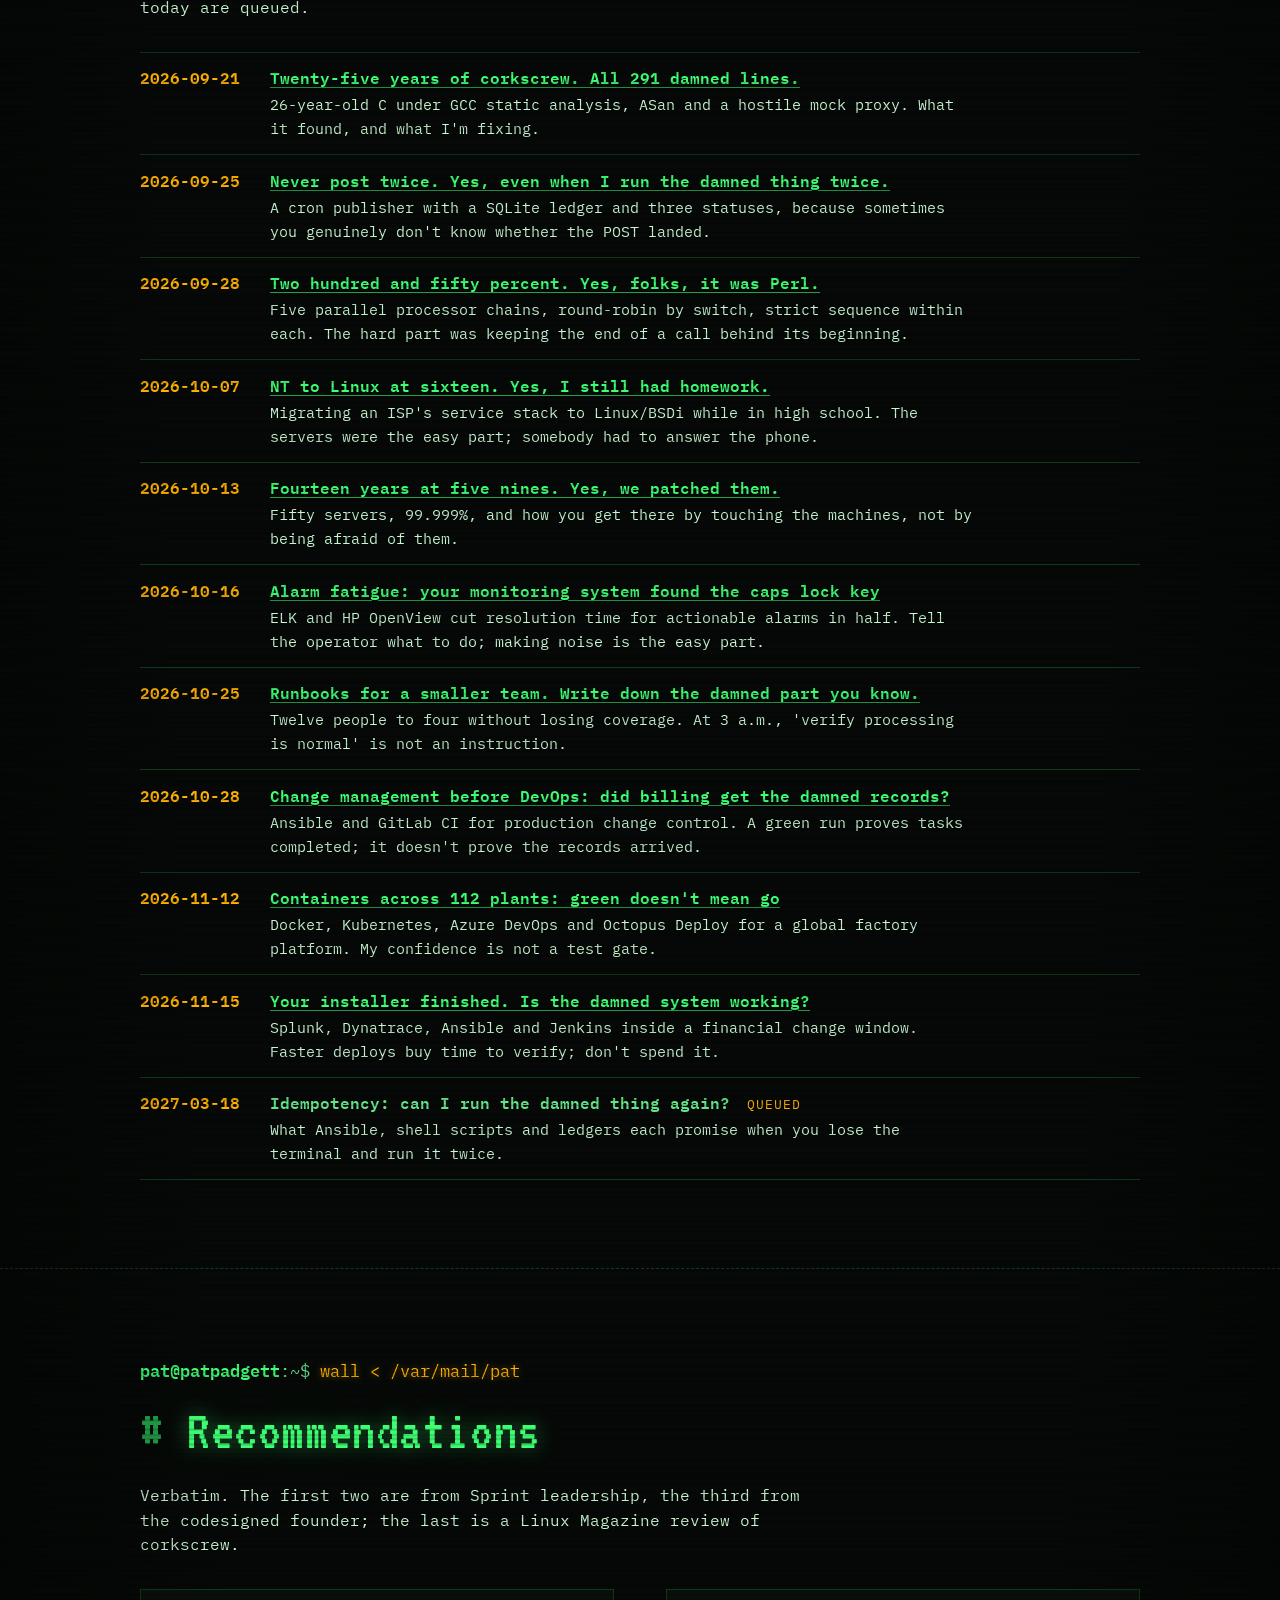
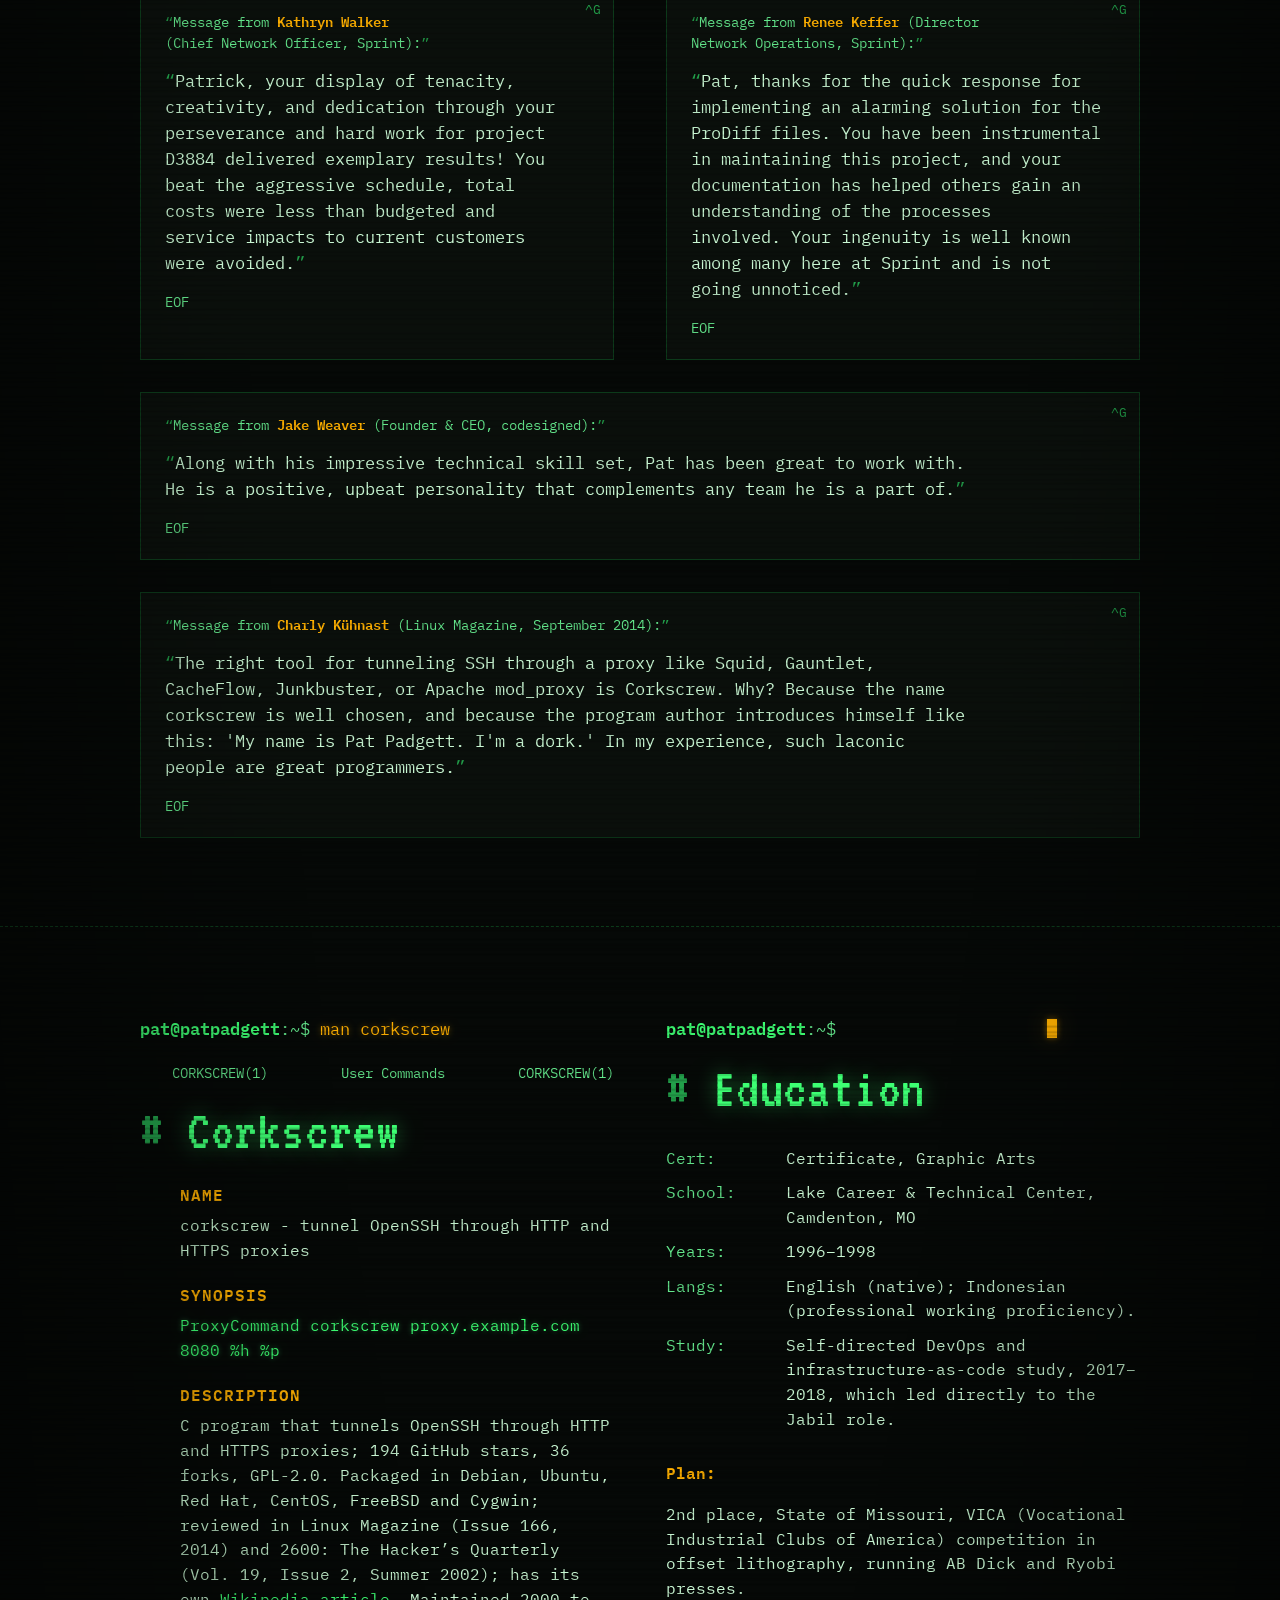
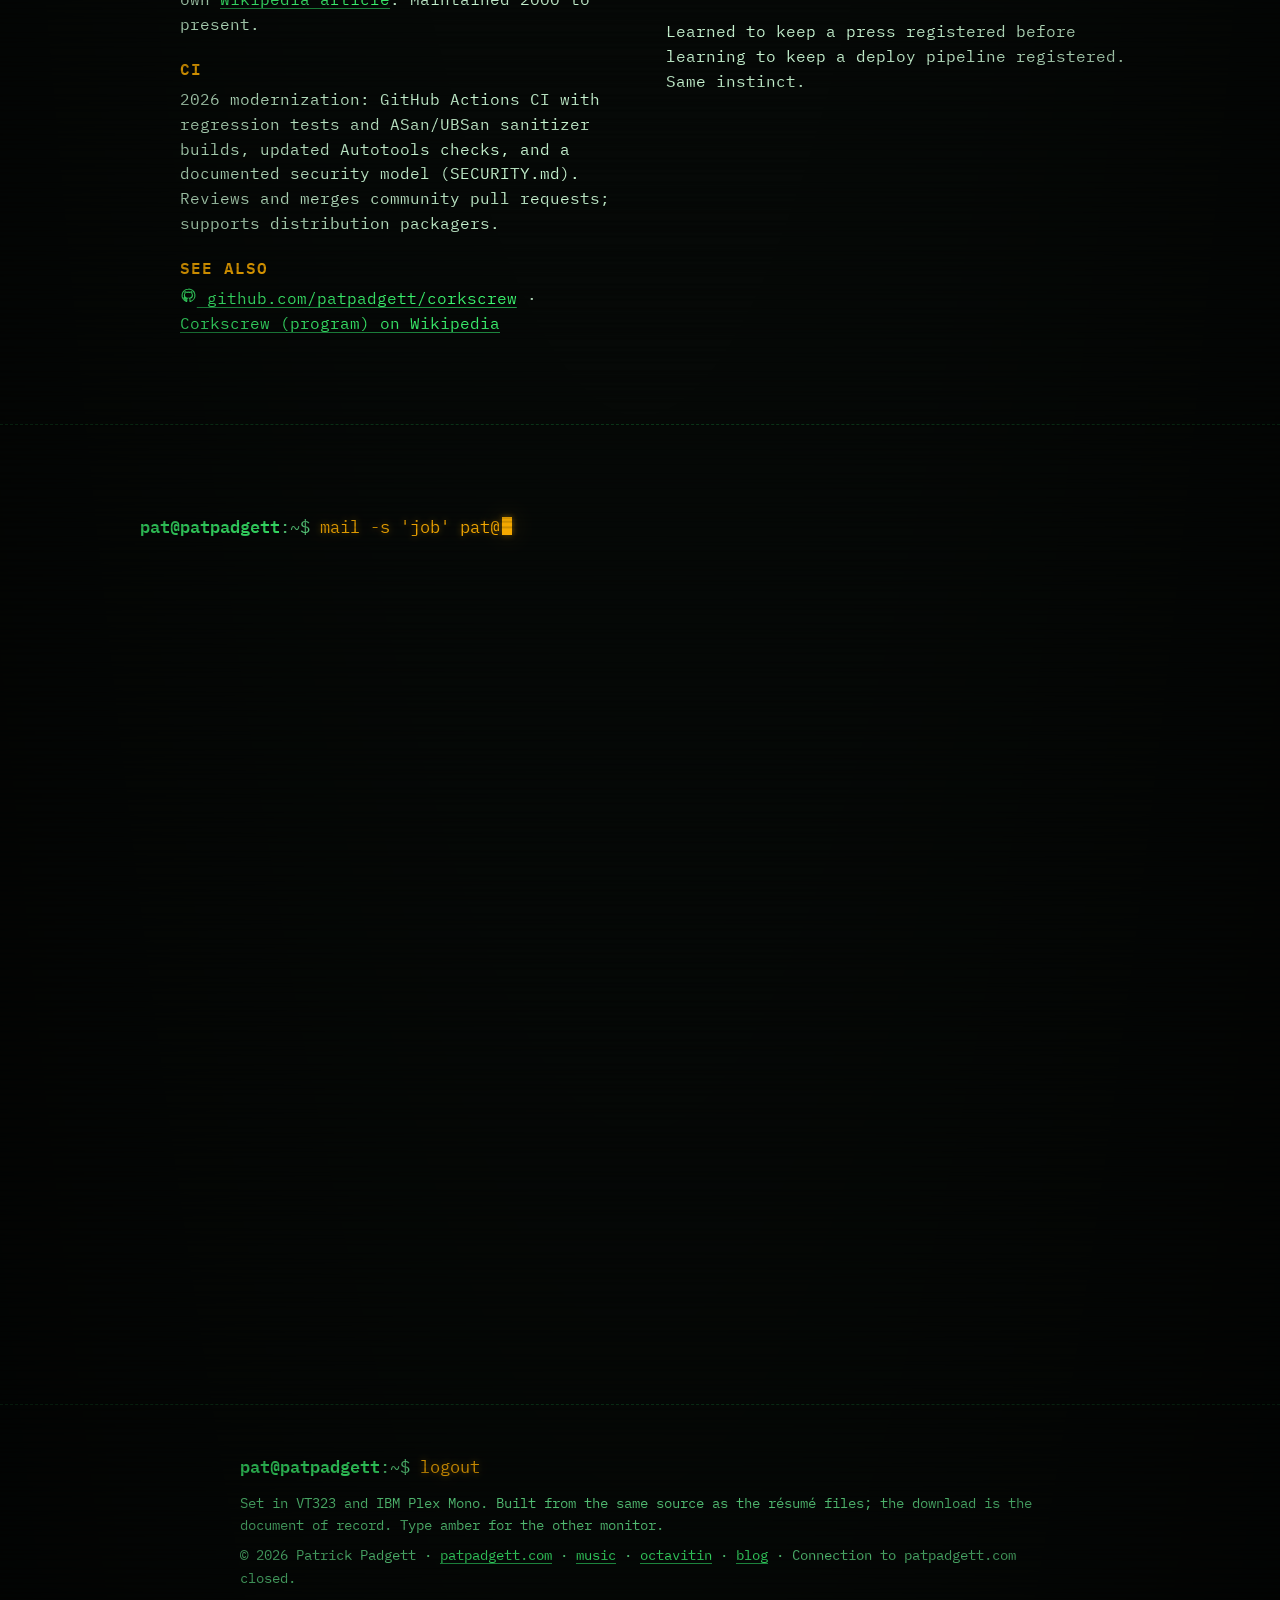
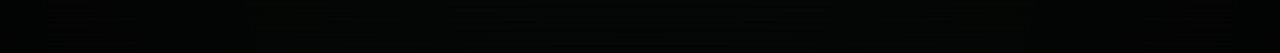
==== commit a5bb9edb: "Refocus on DevOps/Cloud: DevOps résumé (PDF/DOCX/MD), hero + About + Experience + Skills from it, Fi" ====
--- a/index.html
+++ b/index.html
@@ -14,19 +14,19 @@
 </script>
 <meta charset="utf-8">
 <meta name="viewport" content="width=device-width, initial-scale=1">
-<title>Patrick Padgett — Telecom Billing Mediation &amp; Infrastructure Automation Engineer</title>
-<meta name="description" content="Telecom billing mediation engineer: 14 years as Sprint's top-tier SME (Nortel, Ericsson, Lucent AMA). $2M saved, +250% throughput. Résumé in PDF, DOCX, Markdown.">
-<meta property="og:title" content="Patrick Padgett — Telecom Billing Mediation Engineer">
-<meta property="og:description" content="Patrick Padgett: telecom billing mediation engineer (14 years, Sprint) and infrastructure automation engineer. $2M saved, +250% throughput, -50% alarm time-to-resolution. Résumé in PDF, DOCX and Markdown.">
+<title>Patrick Padgett — DevOps and Cloud Engineer, Tampa Bay</title>
+<meta name="description" content="DevOps and Cloud Engineer: Kubernetes, Terraform, Ansible and CI/CD across AWS, Azure and GCP. iFactory on Kubernetes across ~112 plants; 14 years at 99.999%. Résumé in PDF, DOCX, Markdown.">
+<meta property="og:title" content="Patrick Padgett — DevOps and Cloud Engineer">
+<meta property="og:description" content="Patrick Padgett: DevOps and Cloud Engineer. Containerized Jabil's iFactory onto Kubernetes across ~112 plants, automated Raymond James releases with Ansible and Jenkins, ran Sprint's 50-server estate at 99.999% for 14 years. Résumé in PDF, DOCX and Markdown.">
 <meta property="og:image" content="https://work.patpadgett.com/assets/avatar@2x.jpg">
 <meta property="og:url" content="https://work.patpadgett.com/">
 <meta name="twitter:card" content="summary">
-<meta name="twitter:title" content="Patrick Padgett — Telecom Billing Mediation Engineer">
+<meta name="twitter:title" content="Patrick Padgett — DevOps and Cloud Engineer">
 <meta name="twitter:image" content="https://work.patpadgett.com/assets/avatar@2x.jpg">
 <meta property="og:type" content="profile">
 <link rel="icon" href="/favicon.ico" sizes="32x32"><link rel="icon" type="image/png" sizes="512x512" href="/assets/icon-512.png"><link rel="apple-touch-icon" href="/assets/apple-touch-icon.png"><link rel="icon" href="/assets/favicon.svg" type="image/svg+xml"><link rel="canonical" href="https://work.patpadgett.com/">
 
-<script type="application/ld+json">{"@context": "https://schema.org", "@type": "Person", "name": "Patrick Padgett", "jobTitle": "Telecom Billing Mediation Engineer", "email": "mailto:pat@patpadgett.com", "telephone": "+1-816-601-5983", "url": "https://work.patpadgett.com/", "mainEntityOfPage": "https://work.patpadgett.com/", "image": "https://work.patpadgett.com/assets/avatar@2x.jpg", "address": {"@type": "PostalAddress", "addressRegion": "FL", "addressLocality": "Tampa Bay", "addressCountry": "US"}, "sameAs": ["https://patpadgett.com", "https://www.linkedin.com/in/patpadgett", "https://github.com/patpadgett", "https://music.patpadgett.com", "https://blog.patpadgett.com", "https://en.wikipedia.org/wiki/Corkscrew_(program)"], "hasOccupation": [{"@type": "Occupation", "name": "Telecom Billing Mediation Engineer", "skills": "Billing mediation, revenue assurance, CDR/AMA processing, Nortel DMS, Ericsson AXE, Lucent 5ESS, Perl, Python, shell"}, {"@type": "Occupation", "name": "Infrastructure Automation Engineer", "skills": "Kubernetes, Jenkins, Ansible, Linux, Ruby on Rails, CI/CD"}], "knowsAbout": ["Telecom billing mediation", "Revenue assurance", "AMA / CDR data", "Nortel DMS switch data", "Ericsson AXE", "Lucent 5ESS", "Kubernetes", "Jenkins", "Linux systems administration", "corkscrew (SSH over HTTP proxy)"], "worksFor": {"@type": "Organization", "name": "VimOps"}, "alumniOf": [{"@type": "EducationalOrganization", "name": "Lake Area Vo-Tech, Camdenton MO"}, {"@type": "Organization", "name": "Sprint / T-Mobile"}, {"@type": "Organization", "name": "Jabil"}, {"@type": "Organization", "name": "Raymond James"}], "subjectOf": {"@type": "SoftwareApplication", "name": "corkscrew", "url": "https://github.com/patpadgett/corkscrew", "sameAs": "https://en.wikipedia.org/wiki/Corkscrew_(program)", "applicationCategory": "Networking", "operatingSystem": "Linux, BSD, Unix", "author": {"@type": "Person", "name": "Patrick Padgett"}}}</script>
+<script type="application/ld+json">{"@context": "https://schema.org", "@type": "Person", "name": "Patrick Padgett", "jobTitle": "DevOps and Cloud Engineer", "email": "mailto:pat@patpadgett.com", "telephone": "+1-816-601-5983", "url": "https://work.patpadgett.com/", "mainEntityOfPage": "https://work.patpadgett.com/", "image": "https://work.patpadgett.com/assets/avatar@2x.jpg", "address": {"@type": "PostalAddress", "addressRegion": "FL", "addressLocality": "Tampa Bay", "addressCountry": "US"}, "sameAs": ["https://patpadgett.com", "https://www.linkedin.com/in/patpadgett", "https://github.com/patpadgett", "https://blog.patpadgett.com", "https://music.patpadgett.com", "https://en.wikipedia.org/wiki/Corkscrew_(program)"], "hasOccupation": [{"@type": "Occupation", "name": "DevOps and Cloud Engineer", "skills": "Kubernetes, Docker, Terraform, Ansible, CI/CD (Azure DevOps, GitHub Actions, GitLab CI, Jenkins, Octopus Deploy), AWS, Azure, GCP, Linux, ELK, Splunk, Dynatrace, Prometheus, Grafana, Python, Bash"}, {"@type": "Occupation", "name": "Site Reliability / Production Support Engineer", "skills": "On-call Tier 3 escalation, incident response, root cause analysis, runbooks, change management, 99.999% availability, billing mediation pipelines"}], "knowsAbout": ["Kubernetes", "Terraform", "Ansible", "CI/CD", "Infrastructure as code", "AWS", "Microsoft Azure", "Google Cloud Platform", "Observability (ELK, Splunk, Dynatrace, Prometheus, Grafana)", "Linux systems administration", "Site reliability engineering", "Telecom billing mediation", "corkscrew (SSH over HTTP proxy)"], "worksFor": {"@type": "Organization", "name": "VimOps"}, "alumniOf": [{"@type": "EducationalOrganization", "name": "Lake Career & Technical Center, Camdenton MO"}, {"@type": "Organization", "name": "Jabil"}, {"@type": "Organization", "name": "Raymond James"}, {"@type": "Organization", "name": "Sprint / T-Mobile"}], "subjectOf": {"@type": "SoftwareApplication", "name": "corkscrew", "url": "https://github.com/patpadgett/corkscrew", "sameAs": "https://en.wikipedia.org/wiki/Corkscrew_(program)", "applicationCategory": "Networking", "operatingSystem": "Linux, BSD, Unix", "author": {"@type": "Person", "name": "Patrick Padgett"}}}</script>
 <style>
 @font-face {
   font-family: 'VT323';
@@ -126,13 +126,13 @@
   position: sticky; top: 0; z-index: 40; display: flex; align-items: stretch; gap: 0; height: 2.25rem;
   background: var(--ph-15); color: var(--ph); border-bottom: 1px solid var(--ph-40); font-size: .9rem; overflow: hidden;
 }
-.status ul { display: flex; flex: 1; min-width: 0; overflow-x: auto; scrollbar-width: none; -webkit-overflow-scrolling: touch; }
+.status ul { display: flex; flex: 1; min-width: 0; overflow-x: auto; scrollbar-width: none; -webkit-overflow-scrolling: touch; scroll-snap-type: x proximity; }
+.status ul.is-overflowing::after { content: '\203A'; flex: none; display: flex; align-items: center; padding: 0 .5rem 0 .2rem; color: var(--amber); position: sticky; right: 0; background: linear-gradient(90deg, transparent, var(--ph-15) 40%); }
+@media (max-width: 78rem) { .status ul a { padding: 0 .7rem; } }
 @media (max-width: 62rem) {
   .status { height: 2.75rem; }
   html { scroll-padding-top: 3.75rem; }
-  .status ul { overflow-x: auto; scroll-snap-type: x proximity; }
-  .status ul.is-overflowing::after { content: '\203A'; flex: none; display: flex; align-items: center; padding: 0 .5rem 0 .2rem; color: var(--amber); position: sticky; right: 0; background: linear-gradient(90deg, transparent, var(--ph-15) 40%); }
-  .status ul a { padding: 0 .7rem; font-size: .85rem; scroll-snap-align: start; }
+  .status ul a { font-size: .85rem; scroll-snap-align: start; }
   .status .win-home { display: none; }
   .status .win-dl { padding: 0 .9rem 0 .7rem; }
 }
@@ -148,7 +148,7 @@
 .status .win-home { border-right: 1px solid var(--ph-40); font-weight: 600; }
 .status .win-dl { border-left: 1px solid var(--ph-40); color: var(--amber); }
 .status .clock { display: none; align-items: center; padding: 0 .9rem; color: var(--ph-70); border-left: 1px solid var(--ph-40); white-space: nowrap; }
-@media (min-width: 60rem) { .status .clock { display: flex; } }
+@media (min-width: 78rem) { .status .clock { display: flex; } }
 
 .wrap { width: min(100% - 2 * var(--pad), var(--col)); margin-inline: auto; }
 
@@ -197,7 +197,7 @@
 .where { margin-top: 1rem; color: var(--amber); font-weight: 600; font-size: .95rem; letter-spacing: .02em; }
 .subline { margin-top: .75rem; max-width: 48ch; font-size: 1.05rem; text-wrap: balance; }
 .js .where { opacity: 0; animation: print .01s both; animation-delay: 1.9s; }
-@media (max-width: 30rem) { .banner .motd { display: none; } .banner { margin-bottom: .75rem; font-size: .85rem; } .login .cmd { margin-bottom: .35rem; } h1 .name { margin-bottom: .3rem; } header.login { padding-top: 1rem; } .display { font-size: 2.85rem; } .display { font-size: 3rem; } .where { margin-top: .75rem; } .subline { font-size: .95rem; margin-top: .5rem; } .dl { margin-top: .85rem; } .dl .btn-dl { padding: .65rem 1rem; } }
+@media (max-width: 30rem) { .banner .motd { display: none; } .banner { margin-bottom: .75rem; font-size: .85rem; } .login .cmd { margin-bottom: .35rem; } h1 .name { margin-bottom: .3rem; } header.login { padding-top: 1rem; } .display { font-size: 3rem; } .where { margin-top: .75rem; } .subline { font-size: .95rem; margin-top: .5rem; } .dl { margin-top: .85rem; } .dl .btn-dl { padding: .65rem 1rem; } }
 .dl { margin-top: 1.5rem; display: flex; flex-wrap: wrap; align-items: center; gap: .75rem 1.25rem; }
 .dl .btn-dl { text-decoration: none; }
 .dl-alt { color: var(--ph); text-decoration: underline; text-decoration-color: var(--ph-40); text-underline-offset: .2em; padding: .5rem 0; display: inline-block; }
@@ -277,6 +277,17 @@
 .skill-row dd { color: var(--fg); text-wrap: pretty; }
 .skill-row:hover { background: var(--ph-06); }
 
+/* ---- tail ~/notes/ops.log: blog posts ---- */
+.notes { display: grid; gap: 0; border-top: 1px solid var(--ph-15); }
+.note { display: grid; grid-template-columns: 1fr; gap: .2rem 2ch; padding: .85rem 0; border-bottom: 1px solid var(--ph-15); align-items: baseline; }
+@media (min-width: 48rem) { .note { grid-template-columns: 11ch minmax(0, 1fr); } .note p { grid-column: 2; } }
+.note time { color: var(--amber); font-weight: 600; white-space: nowrap; line-height: 1.5; }
+.note a, .note .note-title { color: var(--ph); font-weight: 600; display: inline-block; padding: .3rem 0; margin: -.3rem 0; line-height: 1.5; text-wrap: pretty; }
+.note .note-title { color: var(--ph-70); }
+.note .note-title::after { content: " queued"; color: var(--amber); font-weight: 400; font-size: .8rem; letter-spacing: .08em; text-transform: uppercase; margin-left: 1ch; white-space: nowrap; }
+.note p { color: var(--fg); max-width: 78ch; font-size: .95rem; text-wrap: pretty; }
+.note:hover { background: var(--ph-06); }
+
 /* ---- wall: quotes ---- */
 .quotes { display: grid; gap: 2rem var(--pad); grid-template-columns: 1fr; }
 @media (min-width: 60rem) { .quotes { grid-template-columns: 1fr 1fr; } .quote:nth-child(3), .quote:last-child { grid-column: 1 / -1; } .quote:nth-child(3) p, .quote:last-child p { max-width: 80ch; } }
@@ -366,7 +377,7 @@
 
 <nav class="status" aria-label="Sections">
   <a class="win-home" href="#top">[pat@patpadgett]</a>
-  <ul><li><a href="#proof" data-target="proof"><b>1</b>About</a></li><li><a href="#record" data-target="record"><b>2</b>Experience</a></li><li><a href="#skills" data-target="skills"><b>3</b>Skills</a></li><li><a href="#vouched" data-target="vouched"><b>4</b>Recommendations</a></li><li><a href="#more" data-target="more"><b>5</b>Corkscrew</a></li><li><a href="#contact" data-target="contact"><b>6</b>Contact</a></li></ul>
+  <ul><li><a href="#proof" data-target="proof"><b>1</b>About</a></li><li><a href="#record" data-target="record"><b>2</b>Experience</a></li><li><a href="#skills" data-target="skills"><b>3</b>Skills</a></li><li><a href="#notes" data-target="notes"><b>4</b>Field notes</a></li><li><a href="#vouched" data-target="vouched"><b>5</b>Recommendations</a></li><li><a href="#more" data-target="more"><b>6</b>Corkscrew</a></li><li><a href="#contact" data-target="contact"><b>7</b>Contact</a></li></ul>
   <span class="clock" aria-hidden="true"></span>
   <a class="win-dl" href="assets/Patrick_Padgett_Resume.pdf" download>Résumé PDF</a>
 </nav>
@@ -381,10 +392,10 @@
     <div class="hero-copy">
       <h1>
         <span class="name">Patrick Padgett</span>
-        <span class="display" aria-label="Telecom billing mediation engineer"><span class="w" style="--n:0">Telecom</span><span class="w" style="--n:1">Billing</span><span class="w" style="--n:2">Mediation</span><span class="w" style="--n:3">Engineer</span></span>
+        <span class="display" aria-label="DevOps and cloud engineer"><span class="w" style="--n:0">DevOps</span><span class="w" style="--n:1">&amp;&nbsp;Cloud</span><span class="w" style="--n:2">Engineer</span></span>
       </h1>
       <p class="where"><span class="nowrap">Greater Tampa Bay, FL</span> · remote, hybrid or contract</p>
-      <p class="subline">Fourteen years as Sprint's <span class="nowrap">Tier-3</span> SME for wireless and wireline billing mediation — Nortel, Ericsson and Lucent switch AMA/CDR — then Kubernetes at Jabil and Jenkins at Raymond James.</p>
+      <p class="subline">Kubernetes, Terraform, Ansible and CI/CD on AWS, Azure and GCP. Put Jabil&#x27;s factory platform on Kubernetes across ~112 plants; kept Sprint&#x27;s 50-server billing estate at 99.999% for 14 years, pager included.</p>
       <p class="dl" aria-label="Download résumé"><a class="btn btn-dl" href="assets/Patrick_Padgett_Resume.pdf" download><svg class="ic" viewBox="0 0 24 24" fill="none" stroke="currentColor" stroke-width="1.6" stroke-linecap="square" stroke-linejoin="miter" aria-hidden="true"><path d="M12 3v12M6 9l6 6 6-6M4 21h16"/></svg><span>Download résumé (PDF)</span></a><a class="dl-alt" href="assets/Patrick_Padgett_Resume.docx" download>Word</a><a class="dl-alt" href="assets/Patrick_Padgett_Resume.md" download>Markdown</a></p>
       <p class="frame-note">Rendered as a terminal because that is where the work has always happened: a shell on a box that pays the bills, since the ISP days of <a href="#job-6">1996</a>.</p>
     </div>
@@ -392,16 +403,16 @@
       <img src="assets/avatar.jpg" srcset="assets/avatar.jpg 1x, assets/avatar@2x.jpg 2x" width="320" height="320" alt="Portrait of Patrick Padgett">
       <figcaption><span>/dev/fb0</span><span>320x320 8bpp</span></figcaption>
     </figure>
-    <ol class="gauges" aria-label="Headline results at Sprint, 2001 to 2015">
+    <ol class="gauges" aria-label="Headline results">
       <li class="gauge" style="--n:0">
-  <span class="num">$2M</span>
-  <span class="cap"><b>saved</b> EDR routing application distributing usage records to downstream billing systems</span>
+  <span class="num">~112</span>
+  <span class="cap"><b>plants on Kubernetes</b> Jabil&#x27;s iFactory containerized with Docker and released through Azure DevOps and Octopus Deploy</span>
 </li><li class="gauge" style="--n:1">
-  <span class="num">+250%</span>
-  <span class="cap"><b>throughput</b> mediation records distributed across parallel processors</span>
+  <span class="num">−70%</span>
+  <span class="cap"><b>deployment time</b> Ansible, Terraform, Docker and CI/CD (GitLab CI, GitHub Actions) across AWS, Azure and GCP</span>
 </li><li class="gauge" style="--n:2">
-  <span class="num">−50%</span>
-  <span class="cap"><b>alarm time-to-resolution</b> alerting and observability on the ELK stack</span>
+  <span class="num">99.999%</span>
+  <span class="cap"><b>uptime, 14 years</b> 50-server RHEL/CentOS/Ubuntu billing estate at Sprint, patched and on-call the whole time</span>
 </li>
     </ol>
   </div>
@@ -409,7 +420,7 @@
     <span class="cmd" aria-hidden="true"><span class="ps1"><b>pat@patpadgett</b>:~$ </span><span class="typed" data-text="ls -lh ~/resume/">ls -lh ~/resume/</span><span class="cur"></span></span>
     <div class="out">
       <p class="ls-head">total 3</p>
-      <div class="files"><a class="file" href="assets/Patrick_Padgett_Resume.pdf" download><span class="perm">-rw-r--r--</span><span class="size">42K</span><span class="fn">Patrick_Padgett_Resume.pdf<small>ATS-safe, 2 pp.</small></span></a><a class="file" href="assets/Patrick_Padgett_Resume.docx" download><span class="perm">-rw-r--r--</span><span class="size">39K</span><span class="fn">Patrick_Padgett_Resume.docx<small>Word, editable</small></span></a><a class="file" href="assets/Patrick_Padgett_Resume.md" download><span class="perm">-rw-r--r--</span><span class="size">6K</span><span class="fn">Patrick_Padgett_Resume.md<small>plain text</small></span></a></div>
+      <div class="files"><a class="file" href="assets/Patrick_Padgett_Resume.pdf" download><span class="perm">-rw-r--r--</span><span class="size">47K</span><span class="fn">Patrick_Padgett_Resume.pdf<small>ATS-safe, 2 pp.</small></span></a><a class="file" href="assets/Patrick_Padgett_Resume.docx" download><span class="perm">-rw-r--r--</span><span class="size">40K</span><span class="fn">Patrick_Padgett_Resume.docx<small>Word, editable</small></span></a><a class="file" href="assets/Patrick_Padgett_Resume.md" download><span class="perm">-rw-r--r--</span><span class="size">7K</span><span class="fn">Patrick_Padgett_Resume.md<small>plain text</small></span></a></div>
       <ul class="wires">
         <li><a href="mailto:pat@patpadgett.com"><svg class="ic" viewBox="0 0 24 24" fill="none" stroke="currentColor" stroke-width="1.6" stroke-linecap="square" stroke-linejoin="miter" aria-hidden="true"><path d="M3 5h18v14H3z"/><path d="M3 6l9 7 9-7"/></svg>pat@patpadgett.com</a></li>
         <li><a href="tel:+18166015983"><svg class="ic" viewBox="0 0 24 24" fill="none" stroke="currentColor" stroke-width="1.6" stroke-linecap="square" stroke-linejoin="miter" aria-hidden="true"><path d="M5 3h4l2 5-2.5 1.5a11 11 0 0 0 6 6L16 13l5 2v4a2 2 0 0 1-2 2A16 16 0 0 1 3 5a2 2 0 0 1 2-2z"/></svg>+1 816-601-5983</a></li>
@@ -427,12 +438,12 @@
     <div class="out">
       <h2 id="h-proof">About</h2>
       <div class="proof-grid">
-        <p class="lede">Telecom billing mediation and revenue assurance engineer with 14 years as highest-tier SME for Sprint&#x27;s wireless and wireline mediation platforms (Nortel, Ericsson and Lucent switch AMA/CDR data), followed by senior infrastructure automation roles at Jabil and Raymond James. Builds and operates CDR/EDR usage pipelines that are faster, observable and repeatable: Linux, Ansible, Docker, Kubernetes, Terraform, CI/CD, ELK. Production Linux since 1996.</p>
+        <p class="lede">DevOps and Cloud Engineer with 20+ years of platform engineering: CI/CD pipelines, containerized applications, infrastructure as code, and production monitoring on Linux with Ansible, Terraform, Docker, Kubernetes, Python and Bash across AWS, Azure and GCP. Containerized Jabil&#x27;s iFactory platform onto Kubernetes across ~112 plants, automated Raymond James releases with Ansible and Jenkins, and ran Sprint&#x27;s 50-server billing mediation estate at 99.999% uptime for 14 years as the on-call Tier 3 owner: 70% faster deployments, 60% fewer deployment errors, 50% lower alarm MTTR, $2M saved through custom routing software. Production Linux since 1996.</p>
         <dl class="uptime" aria-label="Tenure">
           <div><dt data-years-since="1996">30</dt><dd>years of production Linux, 1996 to now</dd></div>
-          <div><dt>14</dt><dd>years as Tier 3 escalation point for Sprint billing mediation</dd></div>
           <div><dt>3</dt><dd>public clouds automated: AWS, Azure, GCP</dd></div>
-          <div><dt>5</dt><dd>OS distributions package corkscrew: Debian, Ubuntu, Red Hat, CentOS, FreeBSD</dd></div>
+          <div><dt>14</dt><dd>years carrying the Tier 3 on-call pager for Sprint billing mediation</dd></div>
+          <div><dt>6</dt><dd>OS distributions package corkscrew: Debian, Ubuntu, Red Hat, CentOS, FreeBSD, Cygwin</dd></div>
         </dl>
       </div>
     </div>
@@ -444,41 +455,41 @@
     <span class="cmd" aria-hidden="true"><span class="ps1"><b>pat@patpadgett</b>:~$ </span><span class="typed" data-text="last -x pat | sort -r">last -x pat | sort -r</span><span class="cur"></span></span>
     <div class="out">
       <h2 id="h-record">Experience</h2>
-      <p class="section-note">Fourteen years as highest-tier SME for Sprint's billing mediation, then infrastructure automation at Jabil and Raymond James. Same text as the PDF; nothing embellished for the web.</p>
+      <p class="section-note">Same bullets as the PDF, same order; nothing embellished for the web. Twenty-five years of somebody else&#x27;s production, from dial-up ISPs to a global manufacturing platform.</p>
       <div class="jobs">
       <article class="job" id="job-0">
         <p class="dates"><time><span class="nowrap">2020–Present</span></time></p>
         <div class="job-body">
-          <h3>Founder and CEO <span class="org">VimOps, Kansas City metro</span></h3>
-          <ul><li>Delivered web development, digital marketing and custom software in Python and PHP for government contracts (CAGE 8PMQ9) as a registered federal vendor.</li><li>Automated client infrastructure with Ansible, Terraform, Docker and CI/CD (GitLab CI, GitHub Actions) across AWS, Azure and GCP.</li><li>Delivered a 10x social engagement lift for clients in two months.</li></ul>
+          <h3>Founder &amp; CEO / DevOps Engineer <span class="org">VimOps, Kansas City metro (remote)</span></h3>
+          <ul><li>Cut client deployment times 70% by automating infrastructure with Ansible, Terraform, Docker and CI/CD (GitLab CI, GitHub Actions) across AWS, Azure and GCP, improving multi-cloud reliability.</li><li>Reduced build failures by over 50% by architecting scalable CI/CD pipelines in GitHub Actions and Jenkins.</li><li>Maintained 99.9% client application uptime with automated backup, disaster recovery and server provisioning workflows in Ansible and Docker.</li><li>Reduced deployment-related service disruptions 90% by refactoring a client&#x27;s legacy monolith into containerized microservices.</li><li>Improved system reliability 80% by deploying and operating highly available Kubernetes clusters for client workloads.</li><li>Designed cloud migration strategy for 30+ clients, reducing infrastructure costs by an average of 75%.</li></ul>
         </div>
       </article>
       <article class="job" id="job-1">
         <p class="dates"><time><span class="nowrap">2018–2019</span></time></p>
         <div class="job-body">
-          <h3>Senior Infrastructure Automation Engineer <span class="org">Jabil</span></h3>
-          <ul><li>Cut deployment time for critical iFactory infrastructure by building CI/CD build and release pipelines in Azure DevOps with automated testing gates.</li><li>Containerized all iFactory applications with Docker and deployed them on Kubernetes; wrote infrastructure as code (Ansible) for on-prem and cloud environments.</li><li>Built centralized logging and ELK dashboards for troubleshooting by cross-functional engineering teams across the plant.</li></ul>
+          <h3>Senior Infrastructure Automation Engineer <span class="org">Jabil, St. Petersburg FL</span></h3>
+          <ul><li>Reduced deployment time for critical iFactory infrastructure by 50% by building CI/CD build and release pipelines in Azure DevOps and Octopus Deploy with automated testing gates.</li><li>Cut deployment errors 60% with Terraform infrastructure as code and centralized ELK logging, making builds repeatable.</li><li>Cut new-developer onboarding time 30% by containerizing all iFactory applications with Docker, breaking siloed apps into microservices, and deploying them on Kubernetes across ~112 manufacturing plants.</li><li>Reduced manual configuration time 70% with a comprehensive Ansible playbook library for deploying, configuring and maintaining on-premises and cloud resources.</li><li>Drove DevOps adoption for iFactory across ~112 plants: canary, A/B and blue-green releases in Azure DevOps and Octopus Deploy, plus CI, automated testing, alerting and documentation standards replacing manual releases.</li></ul>
         </div>
       </article>
       <article class="job" id="job-2">
         <p class="dates"><time><span class="nowrap">2017</span></time></p>
         <div class="job-body">
-          <h3>System Administrator (contract) <span class="org">Raymond James, Capital Markets</span></h3>
-          <ul><li>Served as Linux SME for the Capital Markets team running GBST Syn back-office trade processing.</li><li>Deployed releases across environments with Ansible and Jenkins pipelines; ran Splunk log analysis and Dynatrace monitoring.</li></ul>
+          <h3>System Administrator (contract), Capital Markets <span class="org">Raymond James, St. Petersburg FL</span></h3>
+          <ul><li>Cut release deployment times 50% with Ansible playbooks and Jenkins pipelines that automate releases across test and production environments with consistent configuration.</li><li>Anchored Linux SME and Tier 3 application administration for the Capital Markets team&#x27;s GBST Syn back-office trade-processing suite in a highly regulated financial environment.</li></ul>
         </div>
       </article>
       <article class="job" id="job-3">
         <p class="dates"><time><span class="nowrap">2015–2016</span></time></p>
         <div class="job-body">
-          <h3>Product Manager and Software Engineer <span class="org">codesigned (SharePoint software company)</span></h3>
-          <ul><li>Led development and product management for the SharePoint products &quot;Intranet&quot; and &quot;Analytics&quot;.</li></ul>
+          <h3>Product Manager &amp; Software Engineer <span class="org">codesigned, Atlanta GA (remote)</span></h3>
+          <ul><li>Designed and maintained on-premises and Azure infrastructure (site-to-site VPN, routing) for 20 large enterprise customers.</li></ul>
         </div>
       </article>
       <article class="job" id="job-5">
         <p class="dates"><time><span class="nowrap">2001–2015</span></time></p>
         <div class="job-body">
-          <h3>Software Engineer (Accounting Operations) <span class="org">Sprint (now T-Mobile)</span></h3>
-          <ul><li>Highest-tier (Tier 3) production support and incident response for all Sprint billing mediation platforms: the ETL data pipelines that collect, validate, rate and route wireless and wireline CDR/EDR usage records; root cause analysis and on-call escalation point for 14 years.</li><li>Designed and led development of an EDR routing application that collected switch usage records and distributed them to rating, billing, fraud and analytics systems; $2M in revenue assurance savings.</li><li>Increased mediation throughput 250% by re-architecting record processing across parallel processors using Perl, Oracle SQL and Linux.</li><li>Cut alarm time-to-resolution 50% by building observability and alerting on the ELK stack (Elasticsearch, Logstash and Kibana) for multiple mediation platforms.</li><li>Wrote a business-rule translation tool (Perl, Parse::RecDescent) and an Ansible + GitLab CI production change-management system; authored platform documentation cited by network operations leadership.</li><li>Delivered project D3884 ahead of an aggressive schedule and under budget with no customer service impact, coordinating stakeholders across network, finance and operations; commended by Sprint&#x27;s Chief Network Officer for the result.</li></ul>
+          <h3>Software Engineer, Accounting Operations / Billing Mediation <span class="org">Sprint (now T-Mobile), Overland Park KS</span></h3>
+          <ul><li>Decreased deployment errors 30% and sped releases 40% with a production change-management system built on Ansible and GitLab CI.</li><li>Cut time-to-resolution for actionable alarms 50% by deploying the ELK stack and HP OpenView for observability and alerting across multiple mediation platforms.</li><li>Anchored Tier 3 support, root cause analysis and on-call escalation for 14 years across every Sprint billing mediation platform, resolving critical issues with a 98% success rate and reducing service downtime 20%.</li><li>Saved $2 million annually versus a vendor solution by designing and leading development of an automated EDR routing application (Perl, Python, shell) that distributed switch usage records to rating, billing, fraud and analytics systems.</li><li>Sustained 99.999% uptime (about 5 minutes/year) for 14 years across the 50-server bare-metal and virtualized RHEL/CentOS/Ubuntu mediation estate through disciplined patching, vulnerability scanning, hardware selection and vendor acceptance testing.</li></ul>
         </div>
       </article>
       <article class="job" id="job-4">
@@ -492,7 +503,7 @@
         <p class="dates"><time><span class="nowrap">1996–2001</span></time></p>
         <div class="job-body">
           <h3>Systems Administrator and Network Engineer <span class="org">various ISPs and consultancies</span></h3>
-          <ul><li>Administered Unix systems and networks in the dial-up ISP era for ISPN, Century Computer Consultants, Interdirect/SupplyTrak, Cephas, Chemtrol and Advertisnet.</li></ul>
+          <ul><li>Ran Unix systems and networks for six dial-up-era ISPs and consultancies (Advertisnet, ISPN, Century Computer Consultants, Interdirect/SupplyTrak, Cephas, Chemtrol): a 12-server RADIUS, SMTP/POP, FTP/web and billing-database stack serving 3,000 subscribers. Migrated Advertisnet from Windows NT to Linux/BSDi at sixteen.</li></ul>
         </div>
       </article></div>
     </div>
@@ -504,7 +515,18 @@
     <span class="cmd" aria-hidden="true"><span class="ps1"><b>pat@patpadgett</b>:~$ </span><span class="typed" data-text="ls -l /usr/local/bin/">ls -l /usr/local/bin/</span><span class="cur"></span></span>
     <div class="out">
       <h2 id="h-skills">Skills</h2>
-      <dl class="skills"><div class="skill-row"><span class="perm">drwxr-xr-x</span><dt>Telecom billing</dt><dd>billing mediation, revenue assurance, CDR/EDR/AMA usage records, ETL data pipelines, Nortel/Ericsson/Lucent switch data, rating, order-to-cash, BSS/OSS</dd></div><div class="skill-row"><span class="perm">drwxr-xr-x</span><dt>Automation and IaC</dt><dd>Ansible, Terraform, CloudFormation, Docker, Kubernetes, GitLab CI, Azure DevOps, GitHub Actions, Jenkins, AWS CodePipeline</dd></div><div class="skill-row"><span class="perm">drwxr-xr-x</span><dt>Observability</dt><dd>ELK (Elasticsearch, Logstash, Kibana), Splunk, Dynatrace, Prometheus</dd></div><div class="skill-row"><span class="perm">drwxr-xr-x</span><dt>Platforms</dt><dd>Linux (RHEL, CentOS, Debian, Ubuntu), Solaris, AWS, Azure, GCP, OpenStack, SAN storage</dd></div><div class="skill-row"><span class="perm">drwxr-xr-x</span><dt>Programming</dt><dd>Perl, Python, PHP, Ruby on Rails, JavaScript, Bash, PowerShell, C/C++, Oracle SQL</dd></div><div class="skill-row"><span class="perm">drwxr-xr-x</span><dt>Networking</dt><dd>TCP/IP, IPv4/IPv6, routing and firewalls, packet analysis (libpcap, sockets), SIP/Asterisk</dd></div><div class="skill-row"><span class="perm">drwxr-xr-x</span><dt>Practices</dt><dd>production support, incident response, root cause analysis, on-call, CI/CD, infrastructure as code, technical documentation, Agile</dd></div></dl>
+      <dl class="skills"><div class="skill-row"><span class="perm">drwxr-xr-x</span><dt>IaC and config</dt><dd>Terraform, Ansible (playbooks, roles, YAML, Jinja2), CloudFormation, Puppet, Chef, Salt</dd></div><div class="skill-row"><span class="perm">drwxr-xr-x</span><dt>CI/CD</dt><dd>Azure DevOps, GitHub Actions, GitLab CI/CD, Jenkins, Octopus Deploy, AWS CodePipeline, Git, pull-request review and branching/tagging strategy; canary, A/B and blue-green deployment</dd></div><div class="skill-row"><span class="perm">drwxr-xr-x</span><dt>Cloud</dt><dd>AWS (EC2, S3, RDS, VPC), Azure (VMs, Storage, Virtual Networking, Azure DevOps), Google Cloud Platform, OpenStack, hybrid cloud, migration and cost optimization</dd></div><div class="skill-row"><span class="perm">drwxr-xr-x</span><dt>Containers</dt><dd>Docker, Kubernetes, microservices and service mesh, HashiCorp Nomad and Consul, LXC, Podman, KVM, VMware ESX/vCenter/Horizon, VDI</dd></div><div class="skill-row"><span class="perm">drwxr-xr-x</span><dt>Observability</dt><dd>ELK (Elasticsearch, Logstash, Kibana), Splunk, Dynatrace, Prometheus, Grafana, centralized logging, alerting and dashboards, SLOs/SLIs, on-call incident response, postmortems and RCA, SRE practices, ServiceNow/AIOps</dd></div><div class="skill-row"><span class="perm">drwxr-xr-x</span><dt>Linux and OS</dt><dd>RHEL, CentOS, Debian, Ubuntu, HP-UX, Solaris, FreeBSD, Red Hat Satellite, Windows Server, Active Directory / IAM</dd></div><div class="skill-row"><span class="perm">drwxr-xr-x</span><dt>Languages</dt><dd>Python, Bash / ksh / zsh, PowerShell, Perl, Ruby, PHP, SQL, C / C++ / C#, Java, JavaScript / TypeScript</dd></div><div class="skill-row"><span class="perm">drwxr-xr-x</span><dt>Databases</dt><dd>Oracle, MySQL, PostgreSQL, SQLite, Microsoft SQL Server</dd></div><div class="skill-row"><span class="perm">drwxr-xr-x</span><dt>Operations</dt><dd>on-call and Tier 2/3 escalation, SOPs and runbooks, release and change management, capacity planning, backup and disaster recovery, SLA adherence, ITIL, Agile / Scrum, Jira, Confluence</dd></div><div class="skill-row"><span class="perm">drwxr-xr-x</span><dt>Network and security</dt><dd>IPv4/IPv6, routing, firewalls, load balancers and reverse proxies (nginx, Apache), Cisco IOS, Wireshark / libpcap, POSIX sockets, DNS, SSH, RADIUS, site-to-site VPN, VoIP / SIP / Asterisk, vulnerability scanning and patching</dd></div></dl>
+    </div>
+  </div>
+</section>
+
+<section id="notes" aria-labelledby="h-notes" data-run>
+  <div class="wrap">
+    <span class="cmd" aria-hidden="true"><span class="ps1"><b>pat@patpadgett</b>:~$ </span><span class="typed" data-text="tail -n 11 ~/notes/ops.log">tail -n 11 ~/notes/ops.log</span><span class="cur"></span></span>
+    <div class="out">
+      <h2 id="h-notes">Field notes</h2>
+      <p class="section-note">Short posts on <a href="https://blog.patpadgett.com/">blog.patpadgett.com</a> about the work behind the bullets: what the number actually meant, what broke, what I&#x27;d insist on now. Posts publish on their dates; the ones ahead of today are queued.</p>
+      <ol class="notes" aria-label="Blog posts about the work"><li class="note"><time datetime="2026-09-21">2026-09-21</time><a href="https://blog.patpadgett.com/posts/corkscrew-twenty-five-years/">Twenty-five years of corkscrew. All 291 damned lines.</a><p>26-year-old C under GCC static analysis, ASan and a hostile mock proxy. What it found, and what I&#x27;m fixing.</p></li><li class="note"><time datetime="2026-09-25">2026-09-25</time><a href="https://blog.patpadgett.com/posts/never-post-twice/">Never post twice. Yes, even when I run the damned thing twice.</a><p>A cron publisher with a SQLite ledger and three statuses, because sometimes you genuinely don&#x27;t know whether the POST landed.</p></li><li class="note is-queued"><time datetime="2026-09-28">2026-09-28</time><span class="note-title" data-href="https://blog.patpadgett.com/posts/two-hundred-fifty-percent/">Two hundred and fifty percent. Yes, folks, it was Perl.</span><p>Five parallel processor chains, round-robin by switch, strict sequence within each. The hard part was keeping the end of a call behind its beginning.</p></li><li class="note is-queued"><time datetime="2026-10-07">2026-10-07</time><span class="note-title" data-href="https://blog.patpadgett.com/posts/nt-to-linux-at-sixteen/">NT to Linux at sixteen. Yes, I still had homework.</span><p>Migrating an ISP&#x27;s service stack to Linux/BSDi while in high school. The servers were the easy part; somebody had to answer the phone.</p></li><li class="note is-queued"><time datetime="2026-10-13">2026-10-13</time><span class="note-title" data-href="https://blog.patpadgett.com/posts/fourteen-years-at-five-nines/">Fourteen years at five nines. Yes, we patched them.</span><p>Fifty servers, 99.999%, and how you get there by touching the machines, not by being afraid of them.</p></li><li class="note is-queued"><time datetime="2026-10-16">2026-10-16</time><span class="note-title" data-href="https://blog.patpadgett.com/posts/alarm-fatigue/">Alarm fatigue: your monitoring system found the caps lock key</span><p>ELK and HP OpenView cut resolution time for actionable alarms in half. Tell the operator what to do; making noise is the easy part.</p></li><li class="note is-queued"><time datetime="2026-10-25">2026-10-25</time><span class="note-title" data-href="https://blog.patpadgett.com/posts/runbooks-for-a-smaller-team/">Runbooks for a smaller team. Write down the damned part you know.</span><p>Twelve people to four without losing coverage. At 3 a.m., &#x27;verify processing is normal&#x27; is not an instruction.</p></li><li class="note is-queued"><time datetime="2026-10-28">2026-10-28</time><span class="note-title" data-href="https://blog.patpadgett.com/posts/change-management-before-devops/">Change management before DevOps: did billing get the damned records?</span><p>Ansible and GitLab CI for production change control. A green run proves tasks completed; it doesn&#x27;t prove the records arrived.</p></li><li class="note is-queued"><time datetime="2026-11-12">2026-11-12</time><span class="note-title" data-href="https://blog.patpadgett.com/posts/containers-across-112-plants/">Containers across 112 plants: green doesn&#x27;t mean go</span><p>Docker, Kubernetes, Azure DevOps and Octopus Deploy for a global factory platform. My confidence is not a test gate.</p></li><li class="note is-queued"><time datetime="2026-11-15">2026-11-15</time><span class="note-title" data-href="https://blog.patpadgett.com/posts/monitoring-inside-change-windows/">Your installer finished. Is the damned system working?</span><p>Splunk, Dynatrace, Ansible and Jenkins inside a financial change window. Faster deploys buy time to verify; don&#x27;t spend it.</p></li><li class="note is-queued"><time datetime="2027-03-18">2027-03-18</time><span class="note-title" data-href="https://blog.patpadgett.com/posts/idempotency-for-sysadmins/">Idempotency: can I run the damned thing again?</span><p>What Ansible, shell scripts and ledgers each promise when you lose the terminal and run it twice.</p></li></ol>
     </div>
   </div>
 </section>
@@ -514,7 +536,7 @@
     <span class="cmd" aria-hidden="true"><span class="ps1"><b>pat@patpadgett</b>:~$ </span><span class="typed" data-text="wall &lt; /var/mail/pat">wall &lt; /var/mail/pat</span><span class="cur"></span></span>
     <div class="out">
       <h2 id="h-vouched">Recommendations</h2>
-      <p class="section-note">Verbatim. The first two are from Sprint leadership; the last is a Linux Magazine review of corkscrew.</p>
+      <p class="section-note">Verbatim. The first two are from Sprint leadership, the third from the codesigned founder; the last is a Linux Magazine review of corkscrew.</p>
       <div class="quotes">
       <figure class="quote" style="--n:0">
         <p class="from">Message from <b>Kathryn Walker</b> (Chief Network Officer, Sprint):</p>
@@ -551,7 +573,9 @@
       <p class="sh">SYNOPSIS</p>
       <pre aria-label="corkscrew usage line">ProxyCommand corkscrew proxy.example.com 8080 %h %p</pre>
       <p class="sh">DESCRIPTION</p>
-      <p>C program that tunnels OpenSSH through HTTP and HTTPS proxies. Packaged in Debian, Ubuntu, Red Hat, CentOS and FreeBSD; reviewed in Linux Magazine and 2600: The Hacker&rsquo;s Quarterly (Vol. 19, Issue&nbsp;2, Summer 2002); has its own <a href="https://en.wikipedia.org/wiki/Corkscrew_(program)" rel="noopener">Wikipedia article</a>. Maintained 2000 to present.</p>
+      <p>C program that tunnels OpenSSH through HTTP and HTTPS proxies; 194 GitHub stars, 36 forks, GPL-2.0. Packaged in Debian, Ubuntu, Red Hat, CentOS, FreeBSD and Cygwin; reviewed in Linux Magazine (Issue 166, 2014) and 2600: The Hacker&rsquo;s Quarterly (Vol. 19, Issue&nbsp;2, Summer 2002); has its own <a href="https://en.wikipedia.org/wiki/Corkscrew_(program)" rel="noopener">Wikipedia article</a>. Maintained 2000 to present.</p>
+      <p class="sh">CI</p>
+      <p>2026 modernization: GitHub Actions CI with regression tests and ASan/UBSan sanitizer builds, updated Autotools checks, and a documented security model (SECURITY.md). Reviews and merges community pull requests; supports distribution packagers.</p>
       <p class="sh">SEE ALSO</p>
       <p><a href="https://github.com/patpadgett/corkscrew" rel="noopener"><svg class="ic" viewBox="0 0 24 24" fill="none" stroke="currentColor" stroke-width="1.6" stroke-linecap="square" stroke-linejoin="miter" aria-hidden="true"><path d="M12 3a9 9 0 0 0-2.85 17.54c.45.08.6-.2.6-.43v-1.6c-2.5.54-3.03-1.06-3.03-1.06-.4-1.04-1-1.32-1-1.32-.82-.56.06-.55.06-.55.9.06 1.38.93 1.38.93.8 1.38 2.1.98 2.62.75.08-.58.31-.98.57-1.2-2-.23-4.1-1-4.1-4.45 0-.98.35-1.79.93-2.42-.1-.23-.4-1.15.09-2.4 0 0 .75-.24 2.47.92a8.6 8.6 0 0 1 4.5 0c1.72-1.16 2.47-.92 2.47-.92.49 1.25.18 2.17.09 2.4.58.63.93 1.44.93 2.42 0 3.46-2.1 4.22-4.11 4.44.32.28.61.83.61 1.67v2.48c0 .24.15.52.61.43A9 9 0 0 0 12 3z"/></svg> github.com/patpadgett/corkscrew</a> &middot; <a href="https://en.wikipedia.org/wiki/Corkscrew_(program)" rel="noopener">Corkscrew (program) on Wikipedia</a></p>
     </div>
@@ -560,10 +584,11 @@
       <h2>Education</h2>
       <dl>
         <div><dt>Cert</dt><dd>Certificate, Graphic Arts</dd></div>
-        <div><dt>School</dt><dd>Lake Area Vocational Technical School, Camdenton,&nbsp;MO</dd></div>
+        <div><dt>School</dt><dd>Lake Career &amp; Technical Center, Camdenton,&nbsp;MO</dd></div>
         <div><dt>Years</dt><dd><span class="nowrap">1996–1998</span></dd></div>
         <div><dt>Langs</dt><dd>English (native); Indonesian (professional working proficiency).</dd></div>
-        <div class="plan"><dt>Plan:</dt><dd>2nd place, State of Missouri, VICA (Vocational Industrial Clubs of America) competition in offset lithography, running AB Dick and Ryobi presses.</dd><dd>Learned to keep a press registered before learning to keep a mediation pipeline registered. Same instinct.</dd></div>
+        <div><dt>Study</dt><dd>Self-directed DevOps and infrastructure-as-code study, 2017–2018, which led directly to the Jabil role.</dd></div>
+        <div class="plan"><dt>Plan:</dt><dd>2nd place, State of Missouri, VICA (Vocational Industrial Clubs of America) competition in offset lithography, running AB Dick and Ryobi presses.</dd><dd>Learned to keep a press registered before learning to keep a deploy pipeline registered. Same instinct.</dd></div>
       </dl>
     </div>
   </div>
@@ -575,13 +600,13 @@
     <div class="cols out">
       <div>
         <h2 id="h-contact">Contact</h2>
-        <p class="section-note">Telecom billing mediation, revenue assurance, or infrastructure automation. Remote, hybrid, contract, or full-time. Tampa Bay based.</p>
+        <p class="section-note">DevOps, cloud, platform or SRE roles; production support for systems that cannot go down. Remote, hybrid, contract or full-time. Tampa Bay based.</p>
         <p><a href="mailto:pat@patpadgett.com"><svg class="ic" viewBox="0 0 24 24" fill="none" stroke="currentColor" stroke-width="1.6" stroke-linecap="square" stroke-linejoin="miter" aria-hidden="true"><path d="M3 5h18v14H3z"/><path d="M3 6l9 7 9-7"/></svg> pat@patpadgett.com</a><br><a href="tel:+18166015983"><svg class="ic" viewBox="0 0 24 24" fill="none" stroke="currentColor" stroke-width="1.6" stroke-linecap="square" stroke-linejoin="miter" aria-hidden="true"><path d="M5 3h4l2 5-2.5 1.5a11 11 0 0 0 6 6L16 13l5 2v4a2 2 0 0 1-2 2A16 16 0 0 1 3 5a2 2 0 0 1 2-2z"/></svg> +1 816-601-5983</a></p>
         <p class="ls-head" style="margin-top:1.5rem">Or grab the file and skip the form:</p>
         <div class="files">
-          <a class="file" href="assets/Patrick_Padgett_Resume.pdf" download><span class="perm">-rw-r--r--</span><span class="size">42K</span><span class="fn">Patrick_Padgett_Resume.pdf</span></a>
-          <a class="file" href="assets/Patrick_Padgett_Resume.docx" download><span class="perm">-rw-r--r--</span><span class="size">39K</span><span class="fn">Patrick_Padgett_Resume.docx</span></a>
-          <a class="file" href="assets/Patrick_Padgett_Resume.md" download><span class="perm">-rw-r--r--</span><span class="size">6K</span><span class="fn">Patrick_Padgett_Resume.md</span></a>
+          <a class="file" href="assets/Patrick_Padgett_Resume.pdf" download><span class="perm">-rw-r--r--</span><span class="size">47K</span><span class="fn">Patrick_Padgett_Resume.pdf</span></a>
+          <a class="file" href="assets/Patrick_Padgett_Resume.docx" download><span class="perm">-rw-r--r--</span><span class="size">40K</span><span class="fn">Patrick_Padgett_Resume.docx</span></a>
+          <a class="file" href="assets/Patrick_Padgett_Resume.md" download><span class="perm">-rw-r--r--</span><span class="size">7K</span><span class="fn">Patrick_Padgett_Resume.md</span></a>
         </div>
       </div>
       <form class="mail" method="post" action="#" novalidate aria-describedby="form-note">
@@ -754,6 +779,21 @@
     if (/amber$/.test(buf)) root.classList.toggle('amber');
   });
 
+  /* ---- field notes: a queued post becomes a link once its publish time (13:00 New York) has passed ---- */
+  try {
+    var nyParts = new Intl.DateTimeFormat('en-US', { timeZone: 'America/New_York', year: 'numeric', month: '2-digit', day: '2-digit', hour: '2-digit', hour12: false }).formatToParts(new Date());
+    var ny = {}; nyParts.forEach(function (x) { ny[x.type] = x.value; });
+    var nyDate = ny.year + '-' + ny.month + '-' + ny.day, nyHour = parseInt(ny.hour, 10) % 24;
+    document.querySelectorAll('.note.is-queued').forEach(function (li) {
+      var d = li.querySelector('time').getAttribute('datetime'), t = li.querySelector('.note-title');
+      if (!t) return;
+      if (d < nyDate || (d === nyDate && nyHour >= 13)) {
+        var a = document.createElement('a'); a.href = t.getAttribute('data-href'); a.textContent = t.textContent;
+        t.replaceWith(a); li.classList.remove('is-queued');
+      }
+    });
+  } catch (e) {}
+
   /* ---- mail form ---- */
   var form = document.querySelector('.mail');
   if (form) form.addEventListener('submit', function (ev) {
--- a/print.css
+++ b/print.css
@@ -47,3 +47,9 @@
 .quote::after { display: none !important; }
 .quote p::before, .quote p::after { color: #111 !important; }
 h2::before { color: #111 !important; }
+
+/* field notes on paper: title then its URL */
+.note { page-break-inside: avoid; }
+.note p { display: none; }
+.note a::after { content: " (" attr(href) ")"; font-size: .8em; }
+.note .note-title::after { content: " (queued)"; font-size: .8em; }
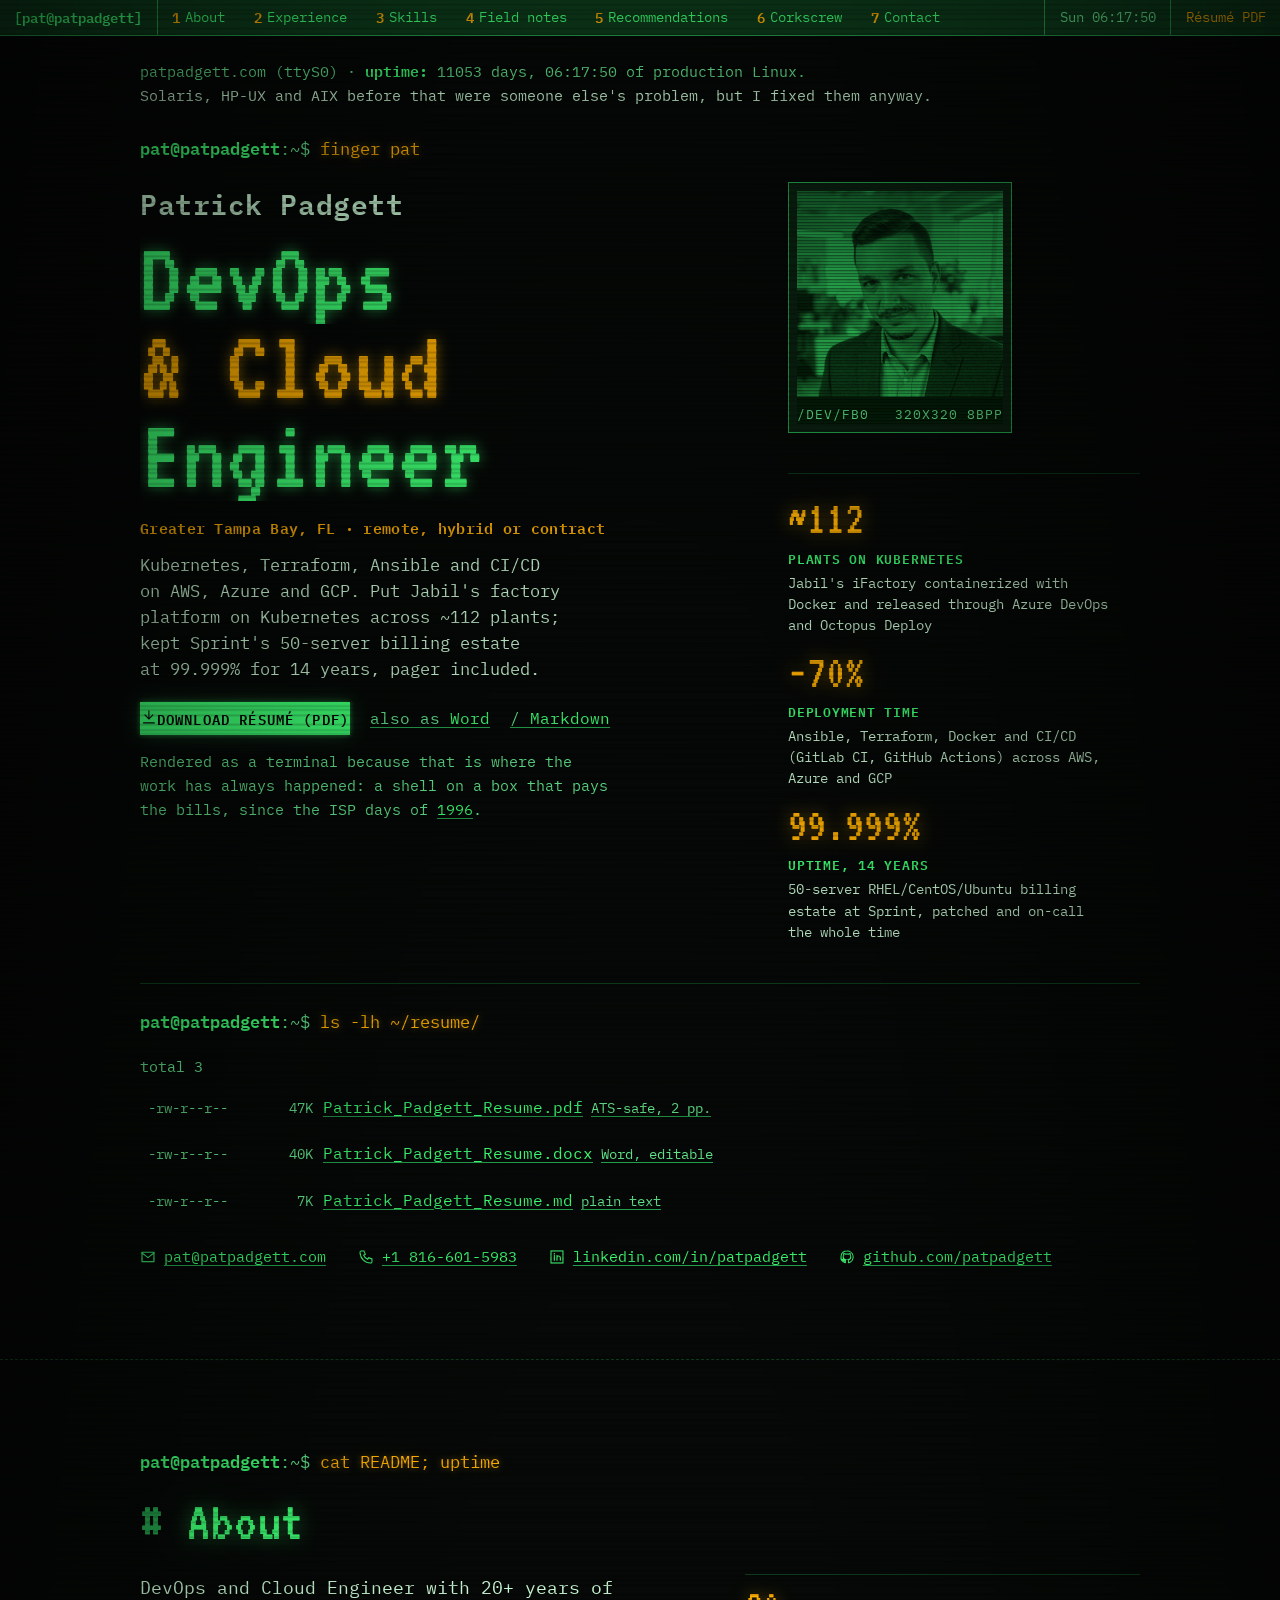
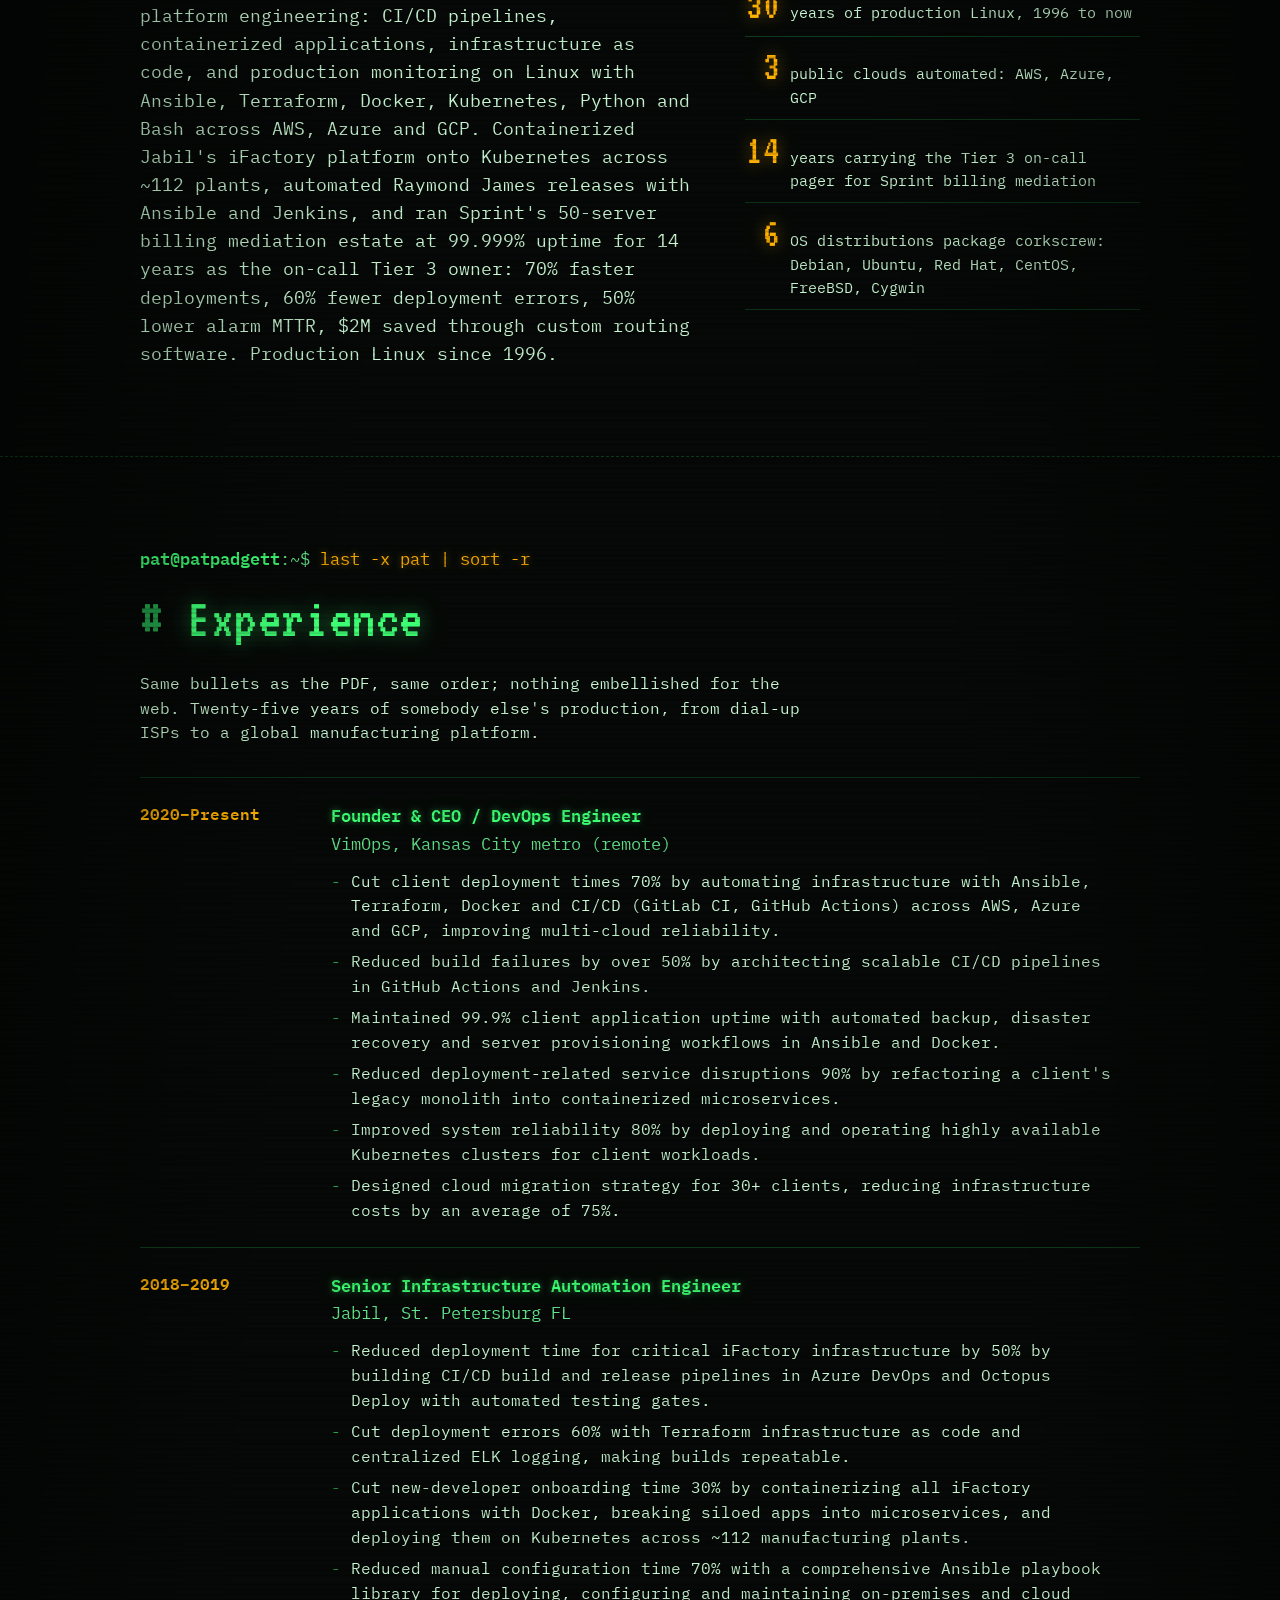
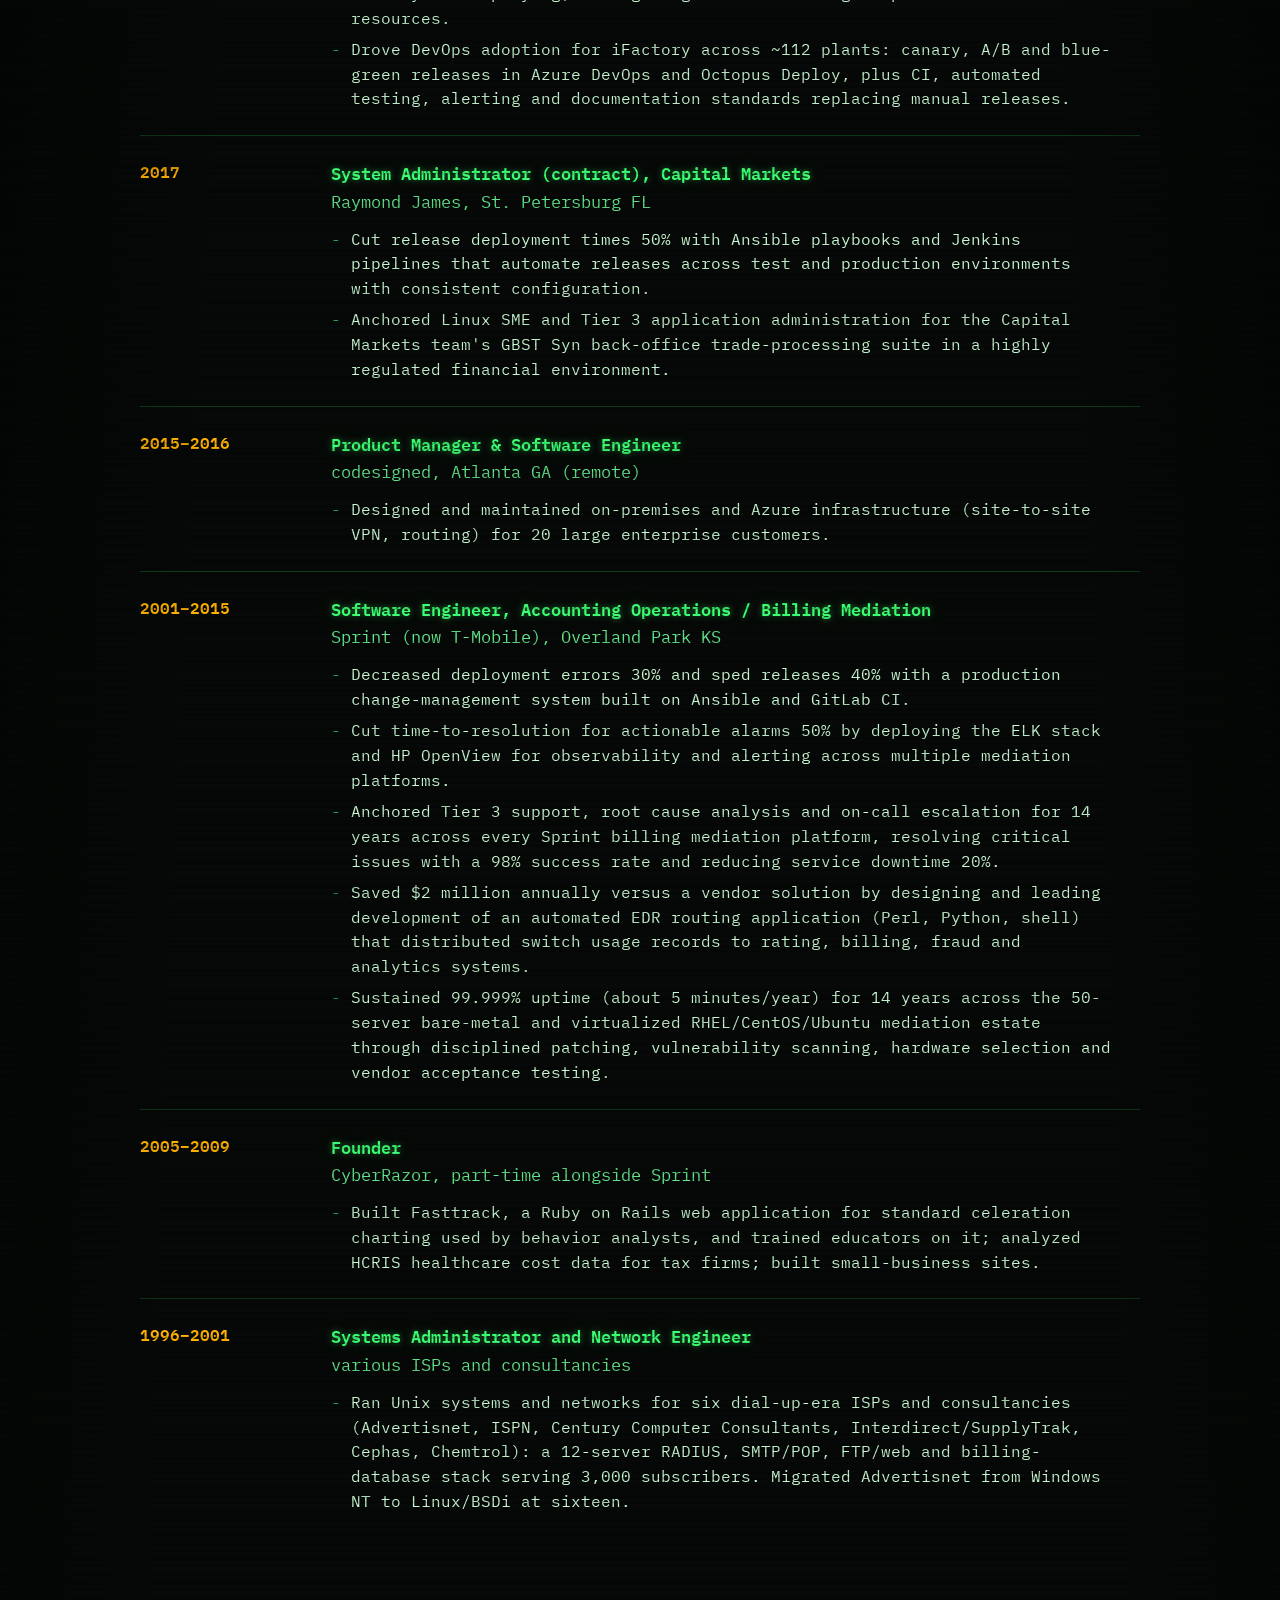
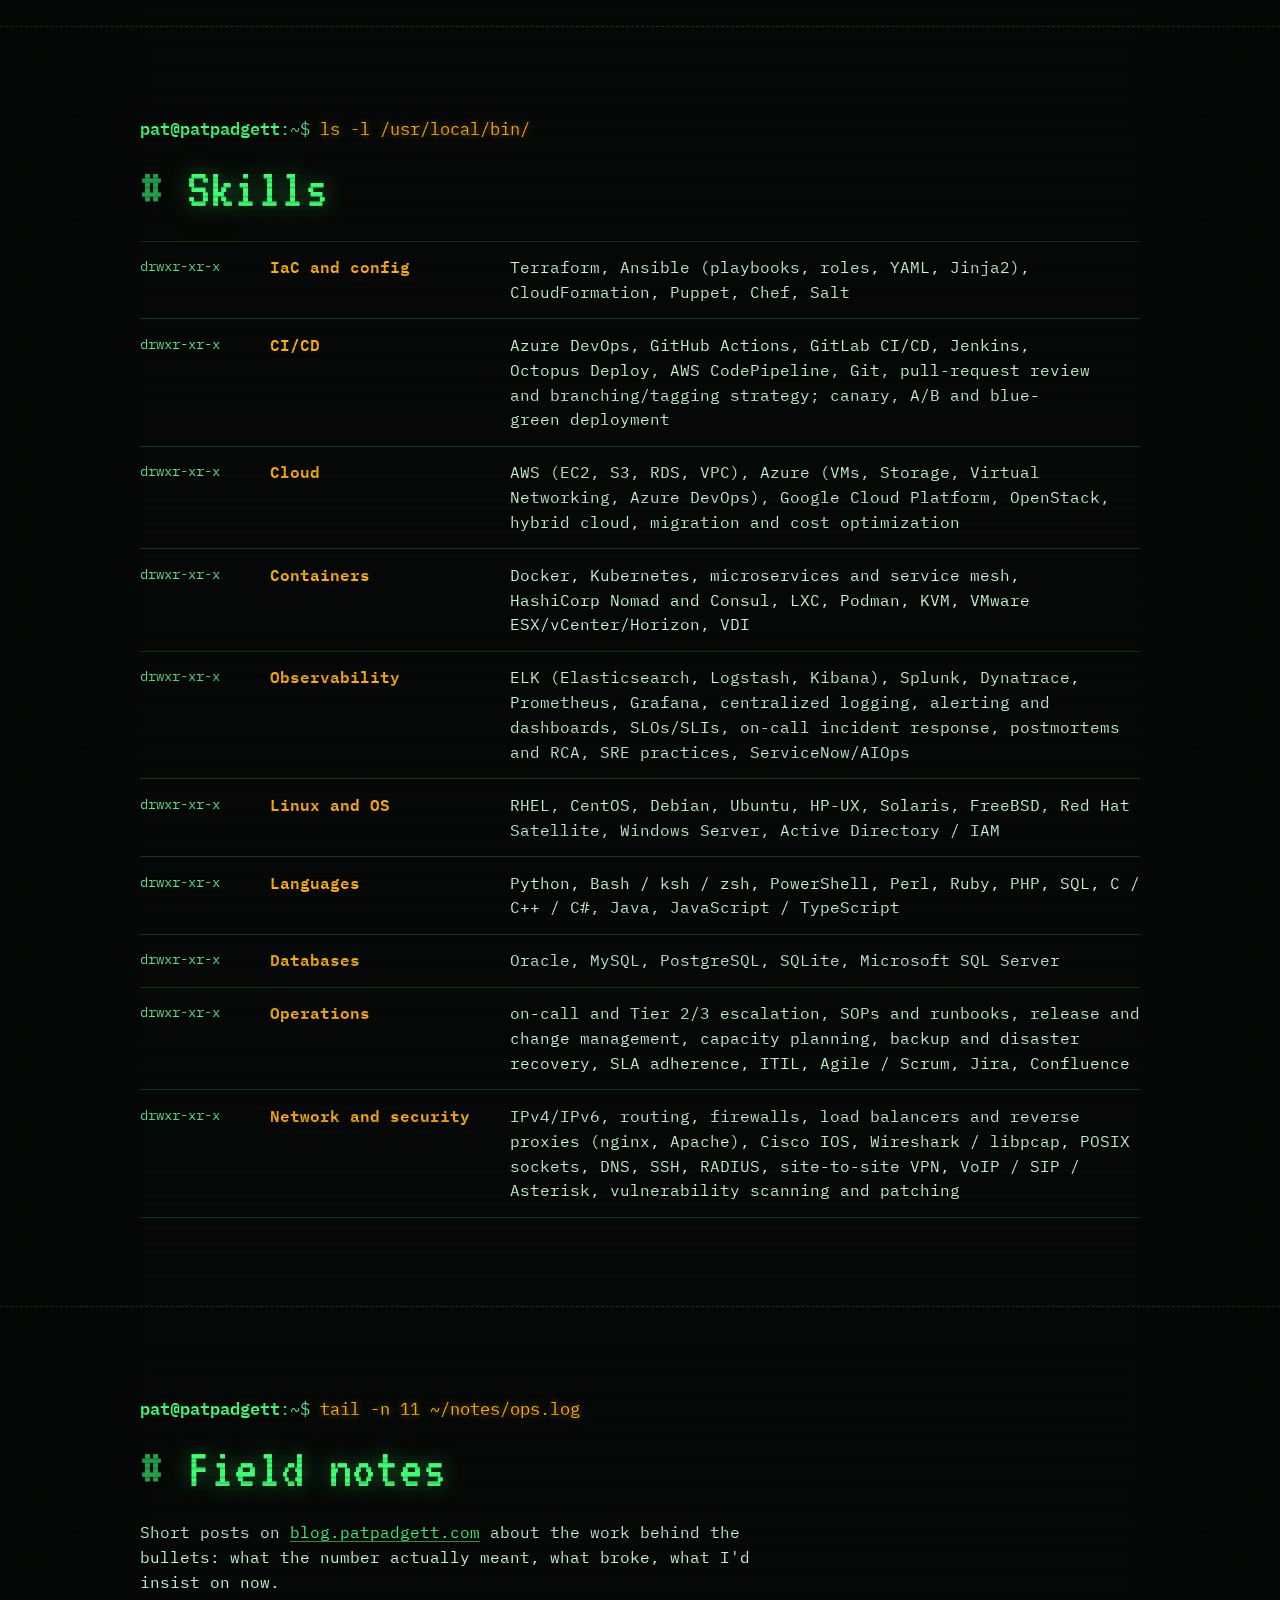
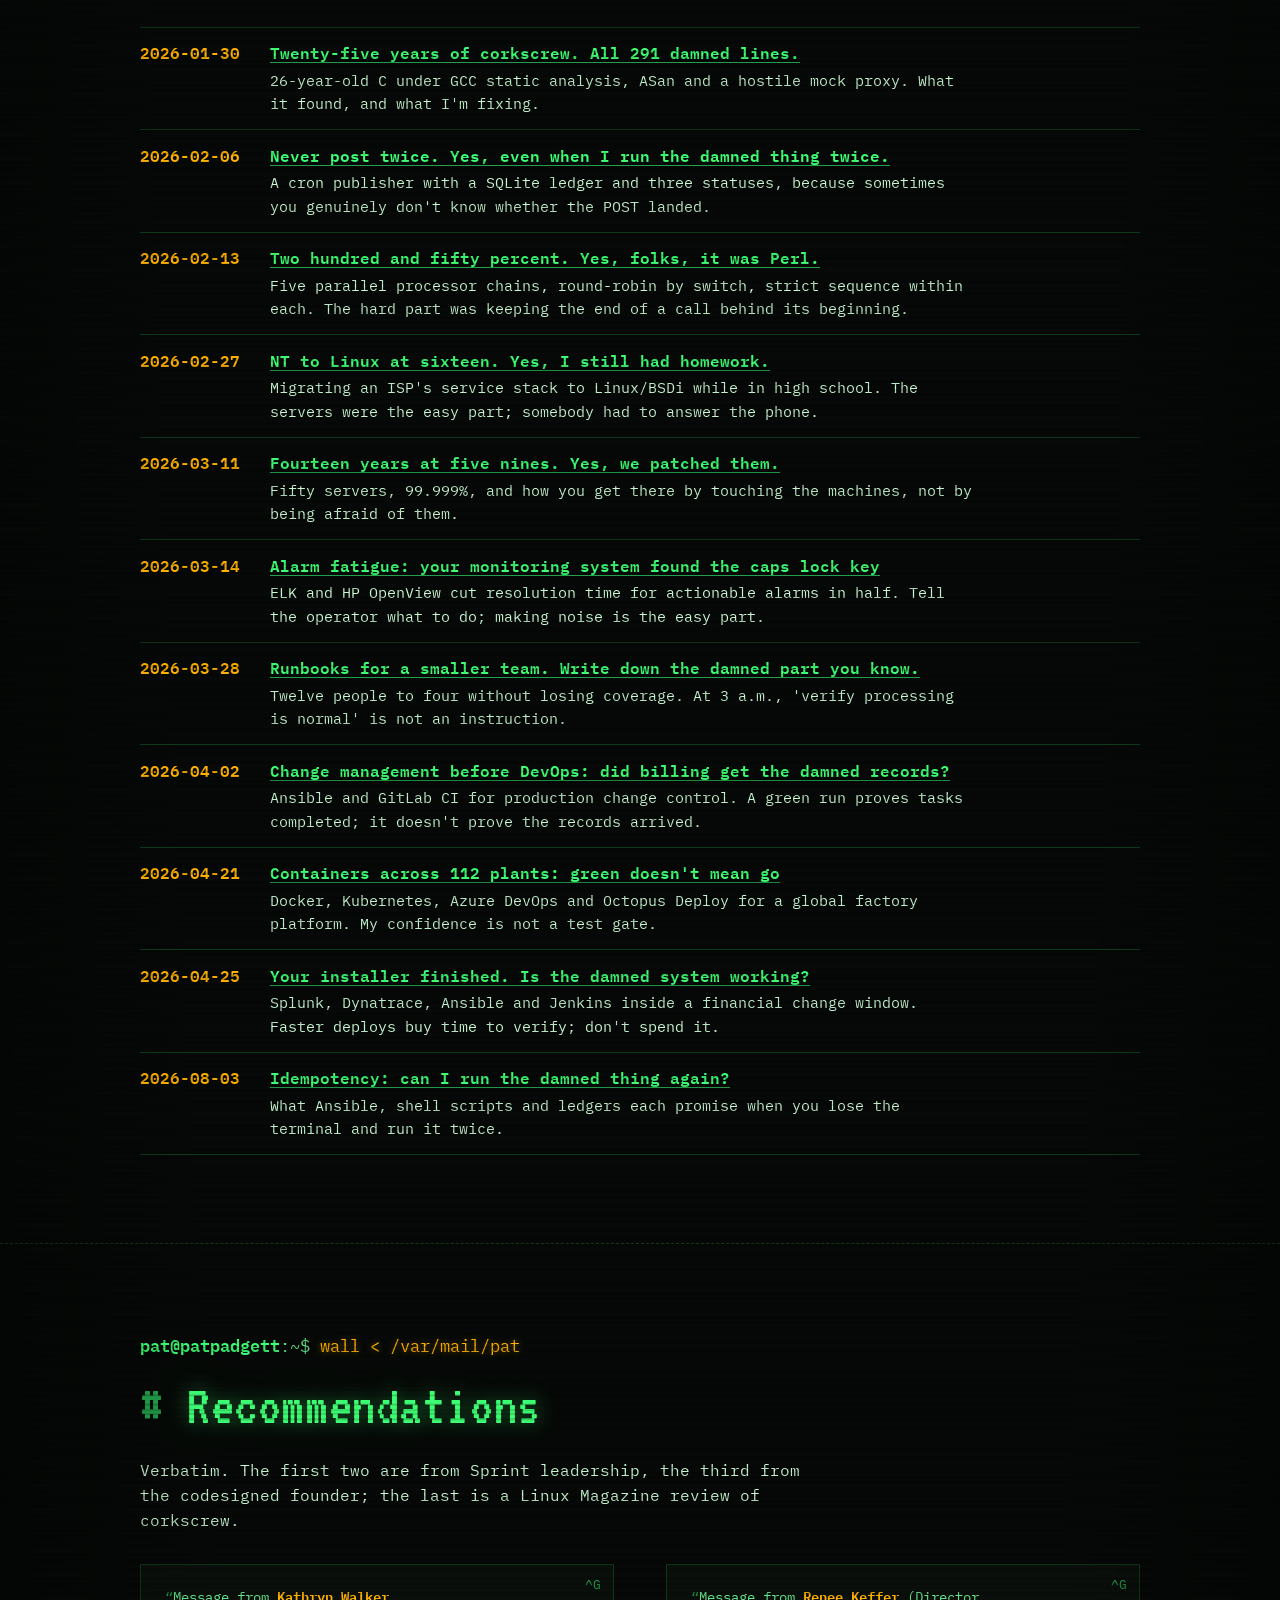
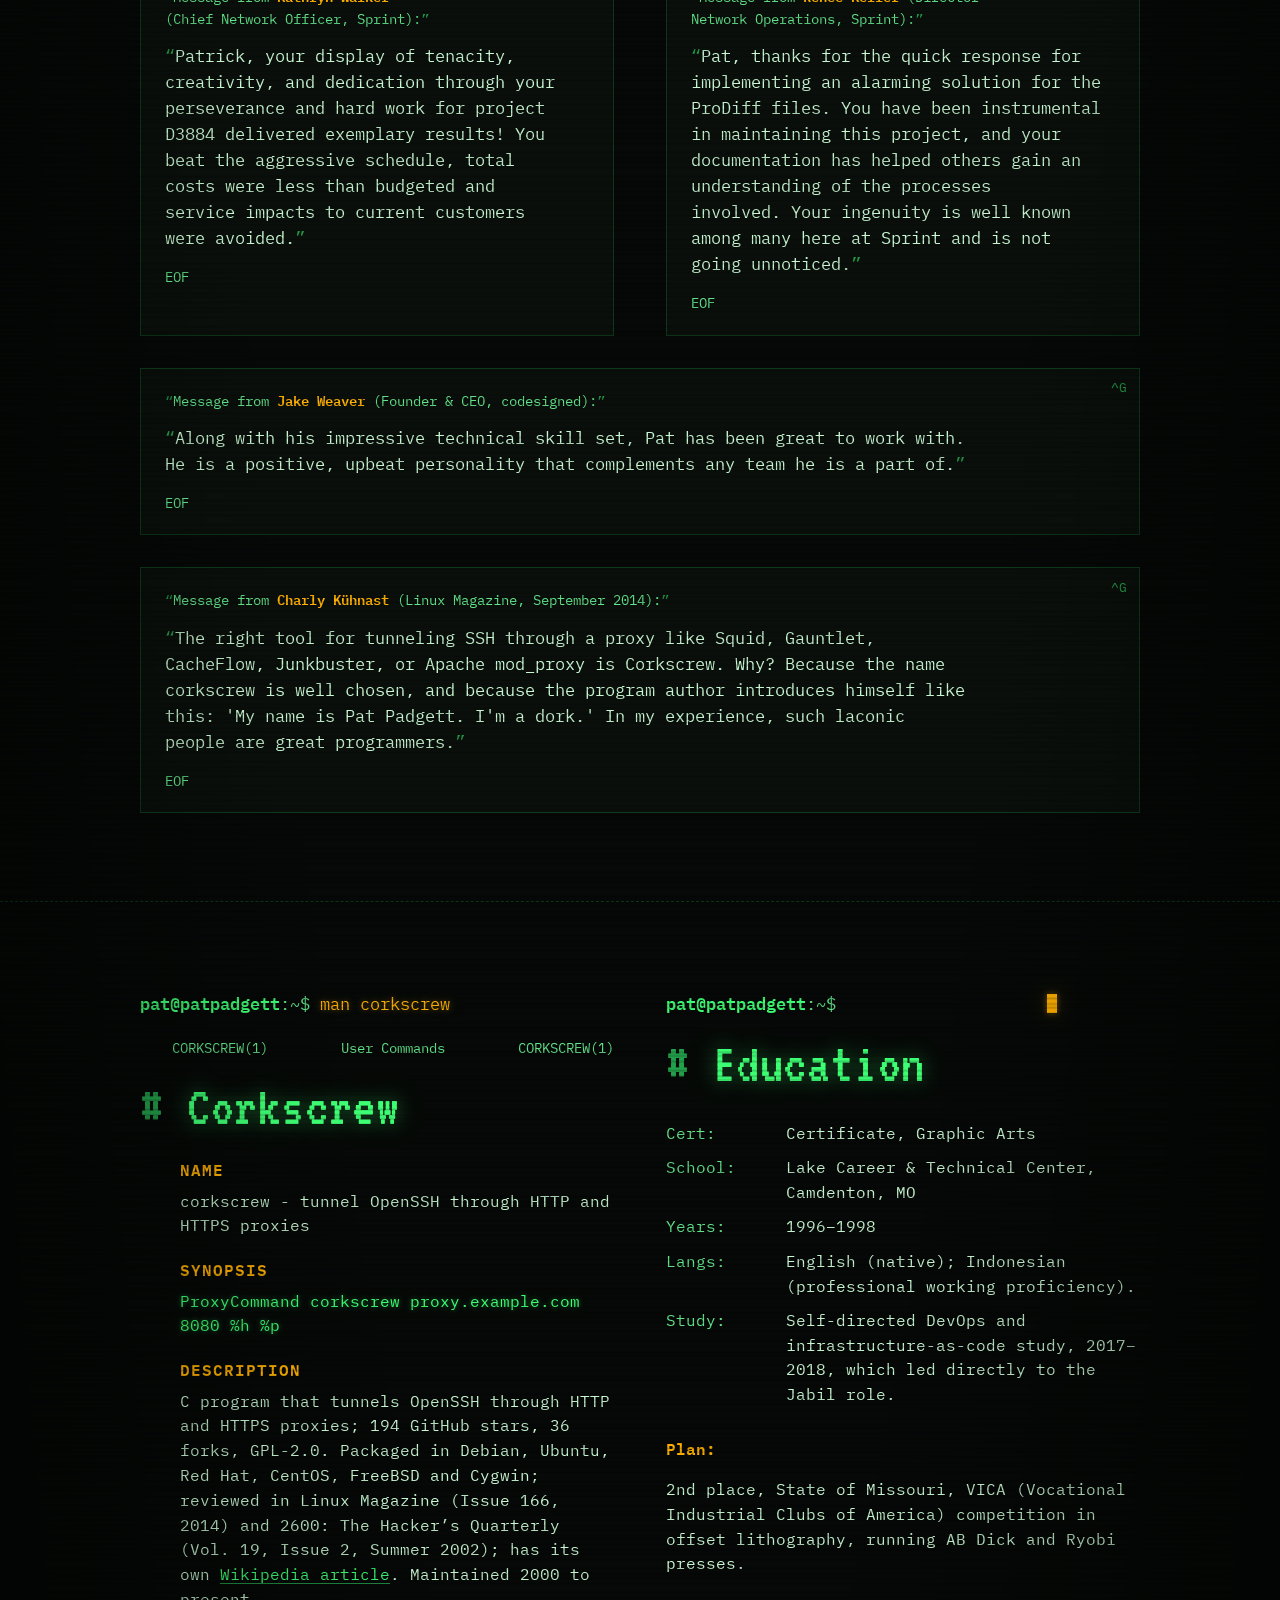
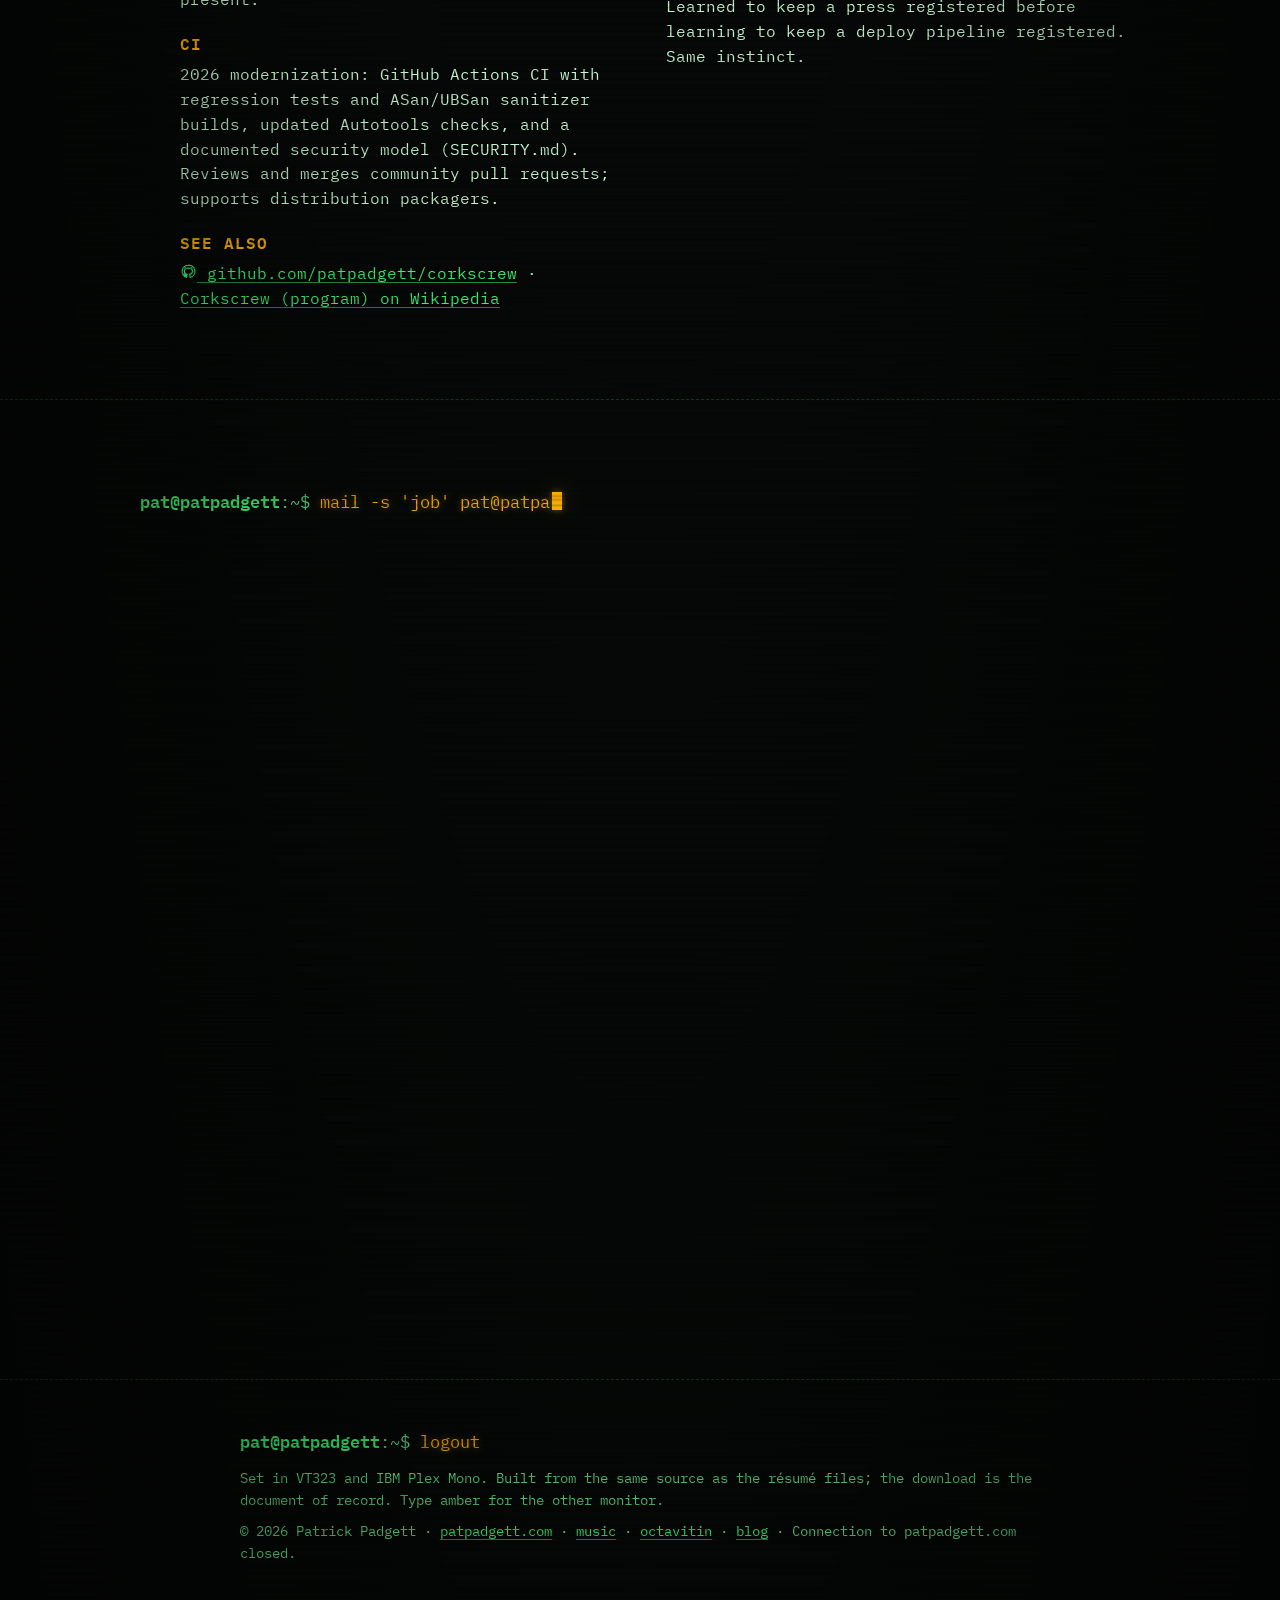
==== commit a96ff115: "Field notes: dates follow the back-dated blog; all eleven posts live, none queued" ====
--- a/index.html
+++ b/index.html
@@ -525,8 +525,8 @@
     <span class="cmd" aria-hidden="true"><span class="ps1"><b>pat@patpadgett</b>:~$ </span><span class="typed" data-text="tail -n 11 ~/notes/ops.log">tail -n 11 ~/notes/ops.log</span><span class="cur"></span></span>
     <div class="out">
       <h2 id="h-notes">Field notes</h2>
-      <p class="section-note">Short posts on <a href="https://blog.patpadgett.com/">blog.patpadgett.com</a> about the work behind the bullets: what the number actually meant, what broke, what I&#x27;d insist on now. Posts publish on their dates; the ones ahead of today are queued.</p>
-      <ol class="notes" aria-label="Blog posts about the work"><li class="note"><time datetime="2026-09-21">2026-09-21</time><a href="https://blog.patpadgett.com/posts/corkscrew-twenty-five-years/">Twenty-five years of corkscrew. All 291 damned lines.</a><p>26-year-old C under GCC static analysis, ASan and a hostile mock proxy. What it found, and what I&#x27;m fixing.</p></li><li class="note"><time datetime="2026-09-25">2026-09-25</time><a href="https://blog.patpadgett.com/posts/never-post-twice/">Never post twice. Yes, even when I run the damned thing twice.</a><p>A cron publisher with a SQLite ledger and three statuses, because sometimes you genuinely don&#x27;t know whether the POST landed.</p></li><li class="note is-queued"><time datetime="2026-09-28">2026-09-28</time><span class="note-title" data-href="https://blog.patpadgett.com/posts/two-hundred-fifty-percent/">Two hundred and fifty percent. Yes, folks, it was Perl.</span><p>Five parallel processor chains, round-robin by switch, strict sequence within each. The hard part was keeping the end of a call behind its beginning.</p></li><li class="note is-queued"><time datetime="2026-10-07">2026-10-07</time><span class="note-title" data-href="https://blog.patpadgett.com/posts/nt-to-linux-at-sixteen/">NT to Linux at sixteen. Yes, I still had homework.</span><p>Migrating an ISP&#x27;s service stack to Linux/BSDi while in high school. The servers were the easy part; somebody had to answer the phone.</p></li><li class="note is-queued"><time datetime="2026-10-13">2026-10-13</time><span class="note-title" data-href="https://blog.patpadgett.com/posts/fourteen-years-at-five-nines/">Fourteen years at five nines. Yes, we patched them.</span><p>Fifty servers, 99.999%, and how you get there by touching the machines, not by being afraid of them.</p></li><li class="note is-queued"><time datetime="2026-10-16">2026-10-16</time><span class="note-title" data-href="https://blog.patpadgett.com/posts/alarm-fatigue/">Alarm fatigue: your monitoring system found the caps lock key</span><p>ELK and HP OpenView cut resolution time for actionable alarms in half. Tell the operator what to do; making noise is the easy part.</p></li><li class="note is-queued"><time datetime="2026-10-25">2026-10-25</time><span class="note-title" data-href="https://blog.patpadgett.com/posts/runbooks-for-a-smaller-team/">Runbooks for a smaller team. Write down the damned part you know.</span><p>Twelve people to four without losing coverage. At 3 a.m., &#x27;verify processing is normal&#x27; is not an instruction.</p></li><li class="note is-queued"><time datetime="2026-10-28">2026-10-28</time><span class="note-title" data-href="https://blog.patpadgett.com/posts/change-management-before-devops/">Change management before DevOps: did billing get the damned records?</span><p>Ansible and GitLab CI for production change control. A green run proves tasks completed; it doesn&#x27;t prove the records arrived.</p></li><li class="note is-queued"><time datetime="2026-11-12">2026-11-12</time><span class="note-title" data-href="https://blog.patpadgett.com/posts/containers-across-112-plants/">Containers across 112 plants: green doesn&#x27;t mean go</span><p>Docker, Kubernetes, Azure DevOps and Octopus Deploy for a global factory platform. My confidence is not a test gate.</p></li><li class="note is-queued"><time datetime="2026-11-15">2026-11-15</time><span class="note-title" data-href="https://blog.patpadgett.com/posts/monitoring-inside-change-windows/">Your installer finished. Is the damned system working?</span><p>Splunk, Dynatrace, Ansible and Jenkins inside a financial change window. Faster deploys buy time to verify; don&#x27;t spend it.</p></li><li class="note is-queued"><time datetime="2027-03-18">2027-03-18</time><span class="note-title" data-href="https://blog.patpadgett.com/posts/idempotency-for-sysadmins/">Idempotency: can I run the damned thing again?</span><p>What Ansible, shell scripts and ledgers each promise when you lose the terminal and run it twice.</p></li></ol>
+      <p class="section-note">Short posts on <a href="https://blog.patpadgett.com/">blog.patpadgett.com</a> about the work behind the bullets: what the number actually meant, what broke, what I&#x27;d insist on now.</p>
+      <ol class="notes" aria-label="Blog posts about the work"><li class="note"><time datetime="2026-01-30">2026-01-30</time><a href="https://blog.patpadgett.com/posts/corkscrew-twenty-five-years/">Twenty-five years of corkscrew. All 291 damned lines.</a><p>26-year-old C under GCC static analysis, ASan and a hostile mock proxy. What it found, and what I&#x27;m fixing.</p></li><li class="note"><time datetime="2026-02-06">2026-02-06</time><a href="https://blog.patpadgett.com/posts/never-post-twice/">Never post twice. Yes, even when I run the damned thing twice.</a><p>A cron publisher with a SQLite ledger and three statuses, because sometimes you genuinely don&#x27;t know whether the POST landed.</p></li><li class="note"><time datetime="2026-02-13">2026-02-13</time><a href="https://blog.patpadgett.com/posts/two-hundred-fifty-percent/">Two hundred and fifty percent. Yes, folks, it was Perl.</a><p>Five parallel processor chains, round-robin by switch, strict sequence within each. The hard part was keeping the end of a call behind its beginning.</p></li><li class="note"><time datetime="2026-02-27">2026-02-27</time><a href="https://blog.patpadgett.com/posts/nt-to-linux-at-sixteen/">NT to Linux at sixteen. Yes, I still had homework.</a><p>Migrating an ISP&#x27;s service stack to Linux/BSDi while in high school. The servers were the easy part; somebody had to answer the phone.</p></li><li class="note"><time datetime="2026-03-11">2026-03-11</time><a href="https://blog.patpadgett.com/posts/fourteen-years-at-five-nines/">Fourteen years at five nines. Yes, we patched them.</a><p>Fifty servers, 99.999%, and how you get there by touching the machines, not by being afraid of them.</p></li><li class="note"><time datetime="2026-03-14">2026-03-14</time><a href="https://blog.patpadgett.com/posts/alarm-fatigue/">Alarm fatigue: your monitoring system found the caps lock key</a><p>ELK and HP OpenView cut resolution time for actionable alarms in half. Tell the operator what to do; making noise is the easy part.</p></li><li class="note"><time datetime="2026-03-28">2026-03-28</time><a href="https://blog.patpadgett.com/posts/runbooks-for-a-smaller-team/">Runbooks for a smaller team. Write down the damned part you know.</a><p>Twelve people to four without losing coverage. At 3 a.m., &#x27;verify processing is normal&#x27; is not an instruction.</p></li><li class="note"><time datetime="2026-04-02">2026-04-02</time><a href="https://blog.patpadgett.com/posts/change-management-before-devops/">Change management before DevOps: did billing get the damned records?</a><p>Ansible and GitLab CI for production change control. A green run proves tasks completed; it doesn&#x27;t prove the records arrived.</p></li><li class="note"><time datetime="2026-04-21">2026-04-21</time><a href="https://blog.patpadgett.com/posts/containers-across-112-plants/">Containers across 112 plants: green doesn&#x27;t mean go</a><p>Docker, Kubernetes, Azure DevOps and Octopus Deploy for a global factory platform. My confidence is not a test gate.</p></li><li class="note"><time datetime="2026-04-25">2026-04-25</time><a href="https://blog.patpadgett.com/posts/monitoring-inside-change-windows/">Your installer finished. Is the damned system working?</a><p>Splunk, Dynatrace, Ansible and Jenkins inside a financial change window. Faster deploys buy time to verify; don&#x27;t spend it.</p></li><li class="note"><time datetime="2026-08-03">2026-08-03</time><a href="https://blog.patpadgett.com/posts/idempotency-for-sysadmins/">Idempotency: can I run the damned thing again?</a><p>What Ansible, shell scripts and ledgers each promise when you lose the terminal and run it twice.</p></li></ol>
     </div>
   </div>
 </section>
